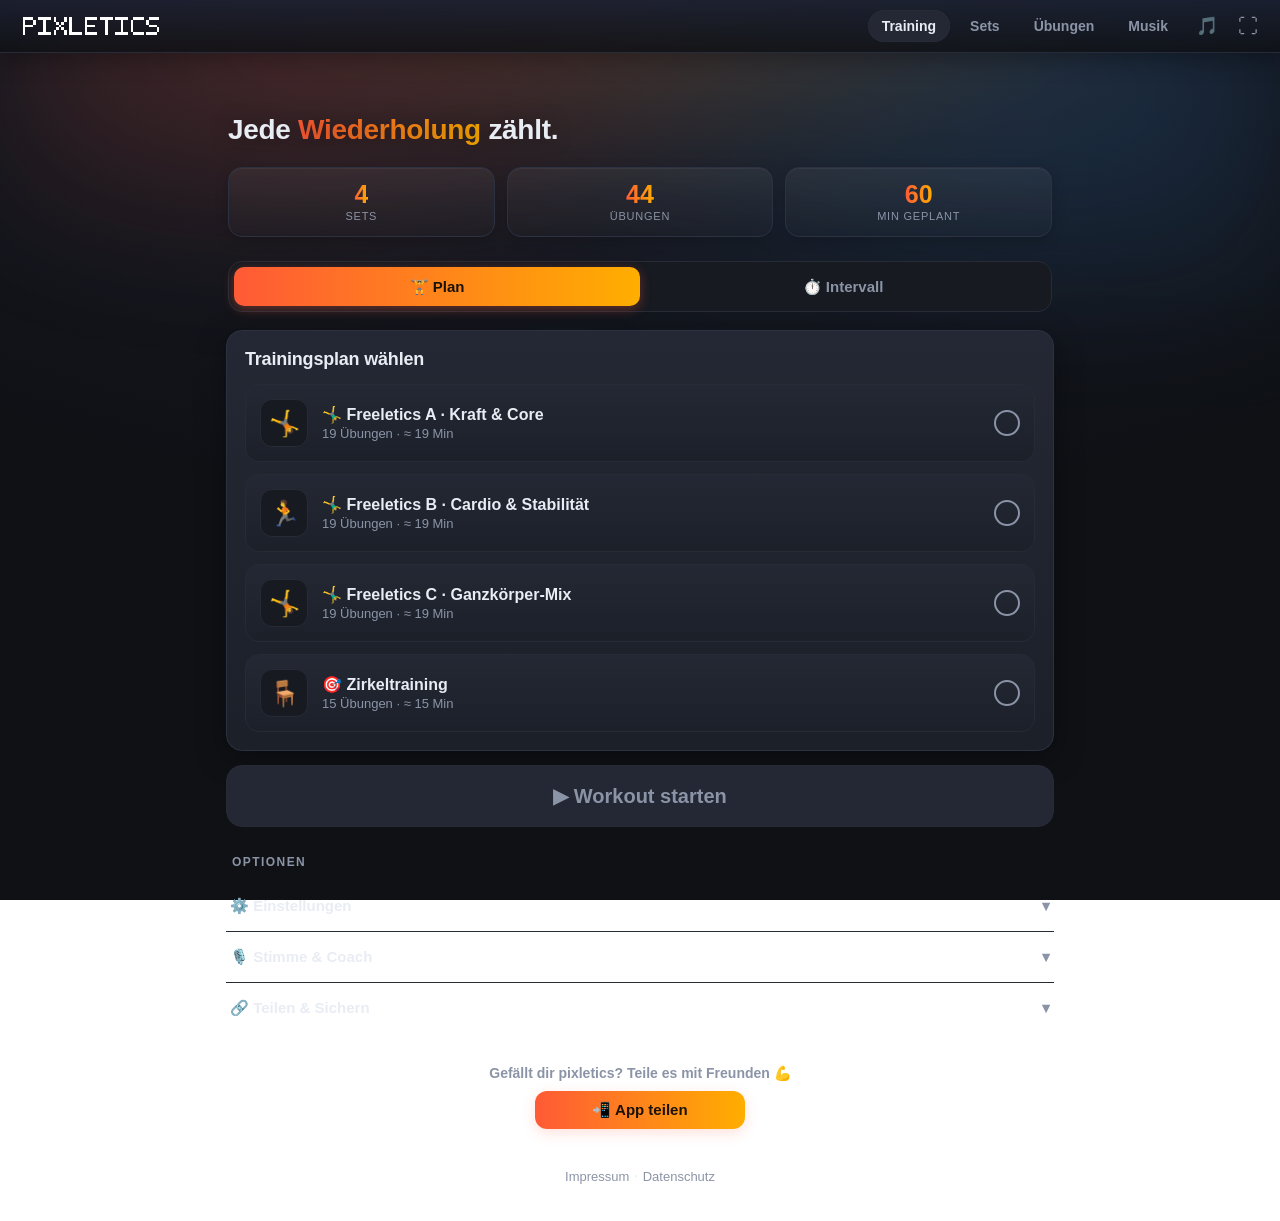
==== index.html @ 0c526937 "Merge main # Conflicts: #	assets/css/style.css #	assets/js/figure.js #	assets/js/main.js #	sw.js" ====
<!DOCTYPE html>
<html lang="de">
<head>
  <meta charset="UTF-8" />
  <meta name="viewport" content="width=device-width, initial-scale=1.0, viewport-fit=cover" />
  <meta name="theme-color" content="#0f1115" />
  <title>pixletics</title>
  <meta name="description" content="pixletics – browser-basierter Intervall-Timer für Bodyweight- und Zirkeltraining mit Coach-Sprachansagen, Radio und Spotify-Steuerung." />
  <link rel="stylesheet" href="assets/css/style.css" />
  <link rel="manifest" href="manifest.webmanifest" />
  <meta name="mobile-web-app-capable" content="yes" />
  <meta name="apple-mobile-web-app-capable" content="yes" />
  <meta name="apple-mobile-web-app-status-bar-style" content="black-translucent" />
  <meta name="apple-mobile-web-app-title" content="pixletics" />
  <link rel="apple-touch-icon" href="assets/icons/apple-touch-icon.png" />
  <script>
    // Installations-Event möglichst früh abfangen (feuert oft vor den Modulen).
    window.addEventListener('beforeinstallprompt', (e) => { e.preventDefault(); window.__bip = e; });
  </script>
  <link rel="icon" href="data:image/svg+xml,<svg xmlns='http://www.w3.org/2000/svg' viewBox='0 0 12 14' shape-rendering='crispEdges'><rect x='5' y='0' width='1' height='1' fill='%23ff5a36'/><rect x='6' y='0' width='1' height='1' fill='%23ff5a36'/><rect x='4' y='1' width='1' height='1' fill='%23ff5a36'/><rect x='5' y='1' width='1' height='1' fill='%23ff5a36'/><rect x='6' y='1' width='1' height='1' fill='%23ff5a36'/><rect x='7' y='1' width='1' height='1' fill='%23ff5a36'/><rect x='4' y='2' width='1' height='1' fill='%23ff5a36'/><rect x='5' y='2' width='1' height='1' fill='%23ff5a36'/><rect x='6' y='2' width='1' height='1' fill='%23ffae00'/><rect x='7' y='2' width='1' height='1' fill='%23ff5a36'/><rect x='3' y='3' width='1' height='1' fill='%23ff5a36'/><rect x='4' y='3' width='1' height='1' fill='%23ff5a36'/><rect x='5' y='3' width='1' height='1' fill='%23ffae00'/><rect x='6' y='3' width='1' height='1' fill='%23ffae00'/><rect x='7' y='3' width='1' height='1' fill='%23ff5a36'/><rect x='8' y='3' width='1' height='1' fill='%23ff5a36'/><rect x='3' y='4' width='1' height='1' fill='%23ff5a36'/><rect x='4' y='4' width='1' height='1' fill='%23ffae00'/><rect x='5' y='4' width='1' height='1' fill='%23ffae00'/><rect x='6' y='4' width='1' height='1' fill='%23ffae00'/><rect x='7' y='4' width='1' height='1' fill='%23ff5a36'/><rect x='2' y='5' width='1' height='1' fill='%23ff5a36'/><rect x='3' y='5' width='1' height='1' fill='%23ff5a36'/><rect x='4' y='5' width='1' height='1' fill='%23ffae00'/><rect x='5' y='5' width='1' height='1' fill='%23ffae00'/><rect x='6' y='5' width='1' height='1' fill='%23ffae00'/><rect x='7' y='5' width='1' height='1' fill='%23ff5a36'/><rect x='8' y='5' width='1' height='1' fill='%23ff5a36'/><rect x='2' y='6' width='1' height='1' fill='%23ff5a36'/><rect x='3' y='6' width='1' height='1' fill='%23ffae00'/><rect x='4' y='6' width='1' height='1' fill='%23ffae00'/><rect x='5' y='6' width='1' height='1' fill='%23ffae00'/><rect x='6' y='6' width='1' height='1' fill='%23ffae00'/><rect x='7' y='6' width='1' height='1' fill='%23ffae00'/><rect x='8' y='6' width='1' height='1' fill='%23ff5a36'/><rect x='1' y='7' width='1' height='1' fill='%23ff5a36'/><rect x='2' y='7' width='1' height='1' fill='%23ff5a36'/><rect x='3' y='7' width='1' height='1' fill='%23ffae00'/><rect x='4' y='7' width='1' height='1' fill='%23ffae00'/><rect x='5' y='7' width='1' height='1' fill='%23ffae00'/><rect x='6' y='7' width='1' height='1' fill='%23ffe06a'/><rect x='7' y='7' width='1' height='1' fill='%23ffae00'/><rect x='8' y='7' width='1' height='1' fill='%23ffae00'/><rect x='9' y='7' width='1' height='1' fill='%23ff5a36'/><rect x='1' y='8' width='1' height='1' fill='%23ff5a36'/><rect x='2' y='8' width='1' height='1' fill='%23ffae00'/><rect x='3' y='8' width='1' height='1' fill='%23ffae00'/><rect x='4' y='8' width='1' height='1' fill='%23ffae00'/><rect x='5' y='8' width='1' height='1' fill='%23ffe06a'/><rect x='6' y='8' width='1' height='1' fill='%23ffe06a'/><rect x='7' y='8' width='1' height='1' fill='%23ffae00'/><rect x='8' y='8' width='1' height='1' fill='%23ffae00'/><rect x='9' y='8' width='1' height='1' fill='%23ff5a36'/><rect x='1' y='9' width='1' height='1' fill='%23ff5a36'/><rect x='2' y='9' width='1' height='1' fill='%23ffae00'/><rect x='3' y='9' width='1' height='1' fill='%23ffae00'/><rect x='4' y='9' width='1' height='1' fill='%23ffae00'/><rect x='5' y='9' width='1' height='1' fill='%23ffe06a'/><rect x='6' y='9' width='1' height='1' fill='%23ffe06a'/><rect x='7' y='9' width='1' height='1' fill='%23ffe06a'/><rect x='8' y='9' width='1' height='1' fill='%23ffae00'/><rect x='9' y='9' width='1' height='1' fill='%23ff5a36'/><rect x='1' y='10' width='1' height='1' fill='%23ff5a36'/><rect x='2' y='10' width='1' height='1' fill='%23ff5a36'/><rect x='3' y='10' width='1' height='1' fill='%23ffae00'/><rect x='4' y='10' width='1' height='1' fill='%23ffae00'/><rect x='5' y='10' width='1' height='1' fill='%23ffae00'/><rect x='6' y='10' width='1' height='1' fill='%23ffe06a'/><rect x='7' y='10' width='1' height='1' fill='%23ffae00'/><rect x='8' y='10' width='1' height='1' fill='%23ffae00'/><rect x='9' y='10' width='1' height='1' fill='%23ff5a36'/><rect x='2' y='11' width='1' height='1' fill='%23ff5a36'/><rect x='3' y='11' width='1' height='1' fill='%23ffae00'/><rect x='4' y='11' width='1' height='1' fill='%23ffae00'/><rect x='5' y='11' width='1' height='1' fill='%23ffae00'/><rect x='6' y='11' width='1' height='1' fill='%23ffae00'/><rect x='7' y='11' width='1' height='1' fill='%23ffae00'/><rect x='8' y='11' width='1' height='1' fill='%23ff5a36'/><rect x='2' y='12' width='1' height='1' fill='%23ff5a36'/><rect x='3' y='12' width='1' height='1' fill='%23ff5a36'/><rect x='4' y='12' width='1' height='1' fill='%23ffae00'/><rect x='5' y='12' width='1' height='1' fill='%23ffae00'/><rect x='6' y='12' width='1' height='1' fill='%23ffae00'/><rect x='7' y='12' width='1' height='1' fill='%23ff5a36'/><rect x='8' y='12' width='1' height='1' fill='%23ff5a36'/><rect x='3' y='13' width='1' height='1' fill='%23ff5a36'/><rect x='4' y='13' width='1' height='1' fill='%23ff5a36'/><rect x='5' y='13' width='1' height='1' fill='%23ff5a36'/><rect x='6' y='13' width='1' height='1' fill='%23ff5a36'/><rect x='7' y='13' width='1' height='1' fill='%23ff5a36'/></svg>" />
</head>
<body>
  <div class="app-aurora" aria-hidden="true"></div>
  <!-- Wiederverwendbare SVG-Defs: Pixel-Wortmarke (Symbol), Farbverlauf & Gooey-Filter -->
  <svg class="svg-defs" width="0" height="0" aria-hidden="true">
    <defs>
      <linearGradient id="pxg" x1="0" y1="0" x2="1" y2="0">
        <stop offset="0" stop-color="#ff5a36"/><stop offset="0.55" stop-color="#ffae00"/><stop offset="1" stop-color="#3aa0ff"/>
      </linearGradient>
      <symbol id="px-word" viewBox="0 0 53 7"><g fill="#ffffff" shape-rendering="crispEdges"><rect x="0" y="0" width="1" height="1"/><rect x="1" y="0" width="1" height="1"/><rect x="2" y="0" width="1" height="1"/><rect x="3" y="0" width="1" height="1"/><rect x="0" y="1" width="1" height="1"/><rect x="4" y="1" width="1" height="1"/><rect x="0" y="2" width="1" height="1"/><rect x="4" y="2" width="1" height="1"/><rect x="0" y="3" width="1" height="1"/><rect x="1" y="3" width="1" height="1"/><rect x="2" y="3" width="1" height="1"/><rect x="3" y="3" width="1" height="1"/><rect x="0" y="4" width="1" height="1"/><rect x="0" y="5" width="1" height="1"/><rect x="0" y="6" width="1" height="1"/><rect x="6" y="0" width="1" height="1"/><rect x="7" y="0" width="1" height="1"/><rect x="8" y="0" width="1" height="1"/><rect x="9" y="0" width="1" height="1"/><rect x="10" y="0" width="1" height="1"/><rect x="8" y="1" width="1" height="1"/><rect x="8" y="2" width="1" height="1"/><rect x="8" y="3" width="1" height="1"/><rect x="8" y="4" width="1" height="1"/><rect x="8" y="5" width="1" height="1"/><rect x="6" y="6" width="1" height="1"/><rect x="7" y="6" width="1" height="1"/><rect x="8" y="6" width="1" height="1"/><rect x="9" y="6" width="1" height="1"/><rect x="10" y="6" width="1" height="1"/><rect x="12" y="0" width="1" height="1"/><rect x="16" y="0" width="1" height="1"/><rect x="12" y="1" width="1" height="1"/><rect x="16" y="1" width="1" height="1"/><rect x="13" y="2" width="1" height="1"/><rect x="15" y="2" width="1" height="1"/><rect x="14" y="3" width="1" height="1"/><rect x="13" y="4" width="1" height="1"/><rect x="15" y="4" width="1" height="1"/><rect x="12" y="5" width="1" height="1"/><rect x="16" y="5" width="1" height="1"/><rect x="12" y="6" width="1" height="1"/><rect x="16" y="6" width="1" height="1"/><rect x="18" y="0" width="1" height="1"/><rect x="18" y="1" width="1" height="1"/><rect x="18" y="2" width="1" height="1"/><rect x="18" y="3" width="1" height="1"/><rect x="18" y="4" width="1" height="1"/><rect x="18" y="5" width="1" height="1"/><rect x="18" y="6" width="1" height="1"/><rect x="19" y="6" width="1" height="1"/><rect x="20" y="6" width="1" height="1"/><rect x="21" y="6" width="1" height="1"/><rect x="22" y="6" width="1" height="1"/><rect x="24" y="0" width="1" height="1"/><rect x="25" y="0" width="1" height="1"/><rect x="26" y="0" width="1" height="1"/><rect x="27" y="0" width="1" height="1"/><rect x="28" y="0" width="1" height="1"/><rect x="24" y="1" width="1" height="1"/><rect x="24" y="2" width="1" height="1"/><rect x="24" y="3" width="1" height="1"/><rect x="25" y="3" width="1" height="1"/><rect x="26" y="3" width="1" height="1"/><rect x="27" y="3" width="1" height="1"/><rect x="24" y="4" width="1" height="1"/><rect x="24" y="5" width="1" height="1"/><rect x="24" y="6" width="1" height="1"/><rect x="25" y="6" width="1" height="1"/><rect x="26" y="6" width="1" height="1"/><rect x="27" y="6" width="1" height="1"/><rect x="28" y="6" width="1" height="1"/><rect x="30" y="0" width="1" height="1"/><rect x="31" y="0" width="1" height="1"/><rect x="32" y="0" width="1" height="1"/><rect x="33" y="0" width="1" height="1"/><rect x="34" y="0" width="1" height="1"/><rect x="32" y="1" width="1" height="1"/><rect x="32" y="2" width="1" height="1"/><rect x="32" y="3" width="1" height="1"/><rect x="32" y="4" width="1" height="1"/><rect x="32" y="5" width="1" height="1"/><rect x="32" y="6" width="1" height="1"/><rect x="36" y="0" width="1" height="1"/><rect x="37" y="0" width="1" height="1"/><rect x="38" y="0" width="1" height="1"/><rect x="39" y="0" width="1" height="1"/><rect x="40" y="0" width="1" height="1"/><rect x="38" y="1" width="1" height="1"/><rect x="38" y="2" width="1" height="1"/><rect x="38" y="3" width="1" height="1"/><rect x="38" y="4" width="1" height="1"/><rect x="38" y="5" width="1" height="1"/><rect x="36" y="6" width="1" height="1"/><rect x="37" y="6" width="1" height="1"/><rect x="38" y="6" width="1" height="1"/><rect x="39" y="6" width="1" height="1"/><rect x="40" y="6" width="1" height="1"/><rect x="43" y="0" width="1" height="1"/><rect x="44" y="0" width="1" height="1"/><rect x="45" y="0" width="1" height="1"/><rect x="46" y="0" width="1" height="1"/><rect x="42" y="1" width="1" height="1"/><rect x="42" y="2" width="1" height="1"/><rect x="42" y="3" width="1" height="1"/><rect x="42" y="4" width="1" height="1"/><rect x="42" y="5" width="1" height="1"/><rect x="43" y="6" width="1" height="1"/><rect x="44" y="6" width="1" height="1"/><rect x="45" y="6" width="1" height="1"/><rect x="46" y="6" width="1" height="1"/><rect x="49" y="0" width="1" height="1"/><rect x="50" y="0" width="1" height="1"/><rect x="51" y="0" width="1" height="1"/><rect x="52" y="0" width="1" height="1"/><rect x="48" y="1" width="1" height="1"/><rect x="48" y="2" width="1" height="1"/><rect x="49" y="3" width="1" height="1"/><rect x="50" y="3" width="1" height="1"/><rect x="51" y="3" width="1" height="1"/><rect x="52" y="4" width="1" height="1"/><rect x="52" y="5" width="1" height="1"/><rect x="48" y="6" width="1" height="1"/><rect x="49" y="6" width="1" height="1"/><rect x="50" y="6" width="1" height="1"/><rect x="51" y="6" width="1" height="1"/></g></symbol>
      <symbol id="wo-word" viewBox="0 0 41 7"><g fill="#ffffff" shape-rendering="crispEdges"><rect x="0" y="0" width="1" height="1"/><rect x="4" y="0" width="1" height="1"/><rect x="0" y="1" width="1" height="1"/><rect x="4" y="1" width="1" height="1"/><rect x="0" y="2" width="1" height="1"/><rect x="4" y="2" width="1" height="1"/><rect x="0" y="3" width="1" height="1"/><rect x="2" y="3" width="1" height="1"/><rect x="4" y="3" width="1" height="1"/><rect x="0" y="4" width="1" height="1"/><rect x="2" y="4" width="1" height="1"/><rect x="4" y="4" width="1" height="1"/><rect x="0" y="5" width="1" height="1"/><rect x="1" y="5" width="1" height="1"/><rect x="3" y="5" width="1" height="1"/><rect x="4" y="5" width="1" height="1"/><rect x="0" y="6" width="1" height="1"/><rect x="4" y="6" width="1" height="1"/><rect x="7" y="0" width="1" height="1"/><rect x="8" y="0" width="1" height="1"/><rect x="9" y="0" width="1" height="1"/><rect x="6" y="1" width="1" height="1"/><rect x="10" y="1" width="1" height="1"/><rect x="6" y="2" width="1" height="1"/><rect x="10" y="2" width="1" height="1"/><rect x="6" y="3" width="1" height="1"/><rect x="10" y="3" width="1" height="1"/><rect x="6" y="4" width="1" height="1"/><rect x="10" y="4" width="1" height="1"/><rect x="6" y="5" width="1" height="1"/><rect x="10" y="5" width="1" height="1"/><rect x="7" y="6" width="1" height="1"/><rect x="8" y="6" width="1" height="1"/><rect x="9" y="6" width="1" height="1"/><rect x="12" y="0" width="1" height="1"/><rect x="13" y="0" width="1" height="1"/><rect x="14" y="0" width="1" height="1"/><rect x="15" y="0" width="1" height="1"/><rect x="12" y="1" width="1" height="1"/><rect x="16" y="1" width="1" height="1"/><rect x="12" y="2" width="1" height="1"/><rect x="16" y="2" width="1" height="1"/><rect x="12" y="3" width="1" height="1"/><rect x="13" y="3" width="1" height="1"/><rect x="14" y="3" width="1" height="1"/><rect x="15" y="3" width="1" height="1"/><rect x="12" y="4" width="1" height="1"/><rect x="14" y="4" width="1" height="1"/><rect x="12" y="5" width="1" height="1"/><rect x="15" y="5" width="1" height="1"/><rect x="12" y="6" width="1" height="1"/><rect x="16" y="6" width="1" height="1"/><rect x="18" y="0" width="1" height="1"/><rect x="22" y="0" width="1" height="1"/><rect x="18" y="1" width="1" height="1"/><rect x="21" y="1" width="1" height="1"/><rect x="18" y="2" width="1" height="1"/><rect x="20" y="2" width="1" height="1"/><rect x="18" y="3" width="1" height="1"/><rect x="19" y="3" width="1" height="1"/><rect x="18" y="4" width="1" height="1"/><rect x="20" y="4" width="1" height="1"/><rect x="18" y="5" width="1" height="1"/><rect x="21" y="5" width="1" height="1"/><rect x="18" y="6" width="1" height="1"/><rect x="22" y="6" width="1" height="1"/><rect x="25" y="0" width="1" height="1"/><rect x="26" y="0" width="1" height="1"/><rect x="27" y="0" width="1" height="1"/><rect x="24" y="1" width="1" height="1"/><rect x="28" y="1" width="1" height="1"/><rect x="24" y="2" width="1" height="1"/><rect x="28" y="2" width="1" height="1"/><rect x="24" y="3" width="1" height="1"/><rect x="28" y="3" width="1" height="1"/><rect x="24" y="4" width="1" height="1"/><rect x="28" y="4" width="1" height="1"/><rect x="24" y="5" width="1" height="1"/><rect x="28" y="5" width="1" height="1"/><rect x="25" y="6" width="1" height="1"/><rect x="26" y="6" width="1" height="1"/><rect x="27" y="6" width="1" height="1"/><rect x="30" y="0" width="1" height="1"/><rect x="34" y="0" width="1" height="1"/><rect x="30" y="1" width="1" height="1"/><rect x="34" y="1" width="1" height="1"/><rect x="30" y="2" width="1" height="1"/><rect x="34" y="2" width="1" height="1"/><rect x="30" y="3" width="1" height="1"/><rect x="34" y="3" width="1" height="1"/><rect x="30" y="4" width="1" height="1"/><rect x="34" y="4" width="1" height="1"/><rect x="30" y="5" width="1" height="1"/><rect x="34" y="5" width="1" height="1"/><rect x="31" y="6" width="1" height="1"/><rect x="32" y="6" width="1" height="1"/><rect x="33" y="6" width="1" height="1"/><rect x="36" y="0" width="1" height="1"/><rect x="37" y="0" width="1" height="1"/><rect x="38" y="0" width="1" height="1"/><rect x="39" y="0" width="1" height="1"/><rect x="40" y="0" width="1" height="1"/><rect x="38" y="1" width="1" height="1"/><rect x="38" y="2" width="1" height="1"/><rect x="38" y="3" width="1" height="1"/><rect x="38" y="4" width="1" height="1"/><rect x="38" y="5" width="1" height="1"/><rect x="38" y="6" width="1" height="1"/></g></symbol>
      <filter id="goo-head" color-interpolation-filters="sRGB">
        <feTurbulence type="fractalNoise" baseFrequency="0.03" numOctaves="2" seed="11" result="t-head">
          <animate attributeName="baseFrequency" dur="7s" values="0.024;0.05;0.024" repeatCount="indefinite"/>
        </feTurbulence>
        <feDisplacementMap in="SourceGraphic" in2="t-head" scale="1.1" xChannelSelector="R" yChannelSelector="G" result="d-head"/>
        <feGaussianBlur in="d-head" stdDeviation="0" result="b-head"/>
        <feColorMatrix in="b-head" type="matrix" values="1 0 0 0 0  0 1 0 0 0  0 0 1 0 0  0 0 0 12 -4"/>
      </filter>
      <filter id="goo-slogan" color-interpolation-filters="sRGB">
        <feTurbulence type="fractalNoise" baseFrequency="0.018" numOctaves="2" seed="7" result="t-slo">
          <animate attributeName="baseFrequency" dur="9s" values="0.014;0.03;0.014" repeatCount="indefinite"/>
        </feTurbulence>
        <feDisplacementMap in="SourceGraphic" in2="t-slo" scale="0" xChannelSelector="R" yChannelSelector="G" result="d-slo"/>
        <feGaussianBlur in="d-slo" stdDeviation="0" result="b-slo"/>
        <feColorMatrix in="b-slo" type="matrix" values="1 0 0 0 0  0 1 0 0 0  0 0 1 0 0  0 0 0 18 -7"/>
      </filter>
    </defs>
  </svg>

  <header class="topbar">
    <div class="brand">
      <div class="brand-morph" id="brand-morph" role="img" aria-label="pixletics – workout">
        <div class="morph-layer" id="brand-a">
          <svg class="brand-name" viewBox="0 0 53 7" preserveAspectRatio="xMidYMid meet" aria-hidden="true"><use href="#px-word" width="53" height="7"/></svg>
        </div>
        <div class="morph-layer" id="brand-b">
          <svg class="brand-name brand-wt" viewBox="0 0 41 7" preserveAspectRatio="xMidYMid meet" aria-hidden="true"><use href="#wo-word" width="41" height="7"/></svg>
        </div>
      </div>
    </div>
    <div class="topbar-right">
      <nav class="tabs" id="tabs">
        <button class="tab active" data-view="train">Training</button>
        <button class="tab" data-view="sets">Sets</button>
        <button class="tab" data-view="exercises">Übungen</button>
        <button class="tab" data-view="musik">Musik</button>
      </nav>
      <button class="icon-btn music-btn" id="btn-music" title="Musik: Sender wählen / Spotify" aria-label="Musik wählen">🎵</button>
      <button class="icon-btn fs-btn" id="btn-fullscreen" title="Vollbild umschalten" aria-label="Vollbild umschalten">⛶</button>
      <button class="icon-btn nav-toggle" id="btn-nav" aria-label="Menü" aria-expanded="false" aria-controls="tabs">☰</button>
    </div>
  </header>

  <main>
    <!-- ============ TRAINING ============ -->
    <section class="view active" id="view-train">

      <header class="train-hero">
        <h1 class="hero-title" id="hero-slogan">
          <span class="slogan-layer" id="slogan-a"><span class="hero-line">Bereit für <span class="hero-accent">Action</span>? 🔥</span></span>
          <span class="slogan-layer" id="slogan-b" aria-hidden="true"></span>
        </h1>
        <div class="hero-stats">
          <span class="hero-stat"><b id="hero-sets">0</b><span>Sets</span></span>
          <span class="hero-stat"><b id="hero-ex">0</b><span>Übungen</span></span>
          <span class="hero-stat"><b id="hero-min">0</b><span>Min geplant</span></span>
        </div>
        <button type="button" class="hero-resume" id="hero-resume" hidden>⏯︎ Workout pausiert – hier tippen, um unten fortzusetzen</button>
      </header>

      <div class="mode-switch" id="mode-switch" data-active="plan" role="tablist">
        <span class="mode-thumb" aria-hidden="true"></span>
        <button type="button" class="mode-btn on" data-mode="plan" role="tab" aria-selected="true">🏋️ Plan</button>
        <button type="button" class="mode-btn" data-mode="interval" role="tab" aria-selected="false">⏱️ Intervall</button>
      </div>

      <div id="mode-plan">
        <div class="card">
          <h2>Trainingsplan wählen</h2>
          <div id="set-picker" class="set-picker"></div>
        </div>

        <div class="start-cta">
          <button class="btn btn-primary btn-big" id="btn-resume" hidden>⏯︎ Workout fortsetzen</button>
          <button class="btn btn-primary btn-big" id="btn-start" disabled>
            <span class="cta-label">▶︎ Workout starten</span>
            <span class="cta-summary" id="plan-summary" hidden></span>
          </button>
        </div>
      </div>

      <div id="mode-interval" hidden>
        <div class="card">
          <h2>⏱️ Intervall-Timer</h2>
          <p class="muted">Reiner Timer ohne Übungen – ideal für Tabata, EMOM, AMRAP oder freie Intervalle.</p>
          <div class="preset-chips" id="preset-chips">
            <button class="chip" type="button" data-preset="tabata">Tabata</button>
            <button class="chip" type="button" data-preset="emom">EMOM</button>
            <button class="chip" type="button" data-preset="amrap">AMRAP</button>
            <button class="chip" type="button" data-preset="free">Frei</button>
          </div>
          <p class="muted small" id="preset-desc"></p>
          <div class="settings-grid interval-grid">
            <label id="iv-work-wrap">Belastung (Sek.)<input type="number" id="iv-work" min="5" max="600" step="5" /></label>
            <label id="iv-rest-wrap">Pause (Sek.)<input type="number" id="iv-rest" min="0" max="180" step="5" /></label>
            <label id="iv-rounds-wrap"><span id="iv-rounds-label">Runden</span><input type="number" id="iv-rounds" min="1" max="60" step="1" /></label>
          </div>
          <button class="btn btn-primary btn-big" id="btn-interval-start">▶︎ Intervall starten</button>
        </div>
      </div>

      <h3 class="section-head">Optionen</h3>

      <div class="card menu" id="settings-menu">
        <details class="collapsible" id="settings-card">
          <summary><span>⚙️ Einstellungen</span></summary>
          <div class="settings-grid">
            <label>Übung (Sek.)<input type="number" id="cfg-work" min="5" max="300" step="5" /></label>
            <label>Pause (Sek.)<input type="number" id="cfg-pause" min="5" max="180" step="5" /></label>
            <label>Gesamtdauer (Min.)<input type="number" id="cfg-total" min="1" max="120" step="1" /></label>
          </div>
          <p class="muted small">Die Pause enthält die Vorbereitung: Gleich zu Beginn der Pause wird die nächste Übung angesagt.</p>
          <div class="toggles">
            <label class="switch"><input type="checkbox" id="cfg-voice" /> <span>Sprachansagen</span></label>
            <label class="switch"><input type="checkbox" id="cfg-beeps" /> <span>Signaltöne</span></label>
            <label class="switch"><input type="checkbox" id="cfg-duck" /> <span>Musik bei Ansage leiser</span></label>
          </div>
        </details>
      </div>

      <div class="card menu">
        <details class="collapsible voice-card" id="voice-card">
          <summary><span>🎙️ Stimme &amp; Coach</span></summary>
          <p class="muted">Wähle einen Coach-Charakter mit eigenem Tonfall und Sprüchen – je ein Spruch pro Pause und pro Übung. Feinjustiere Stimmlage und Tempo. (Nutzt die Stimmen deines Geräts.)</p>
          <div id="persona-list" class="persona-list"></div>
          <div class="voice-grid">
            <label class="voice-full">Ansagen
              <select id="cfg-verbosity">
                <option value="full">Voll – Sprüche + Übungsnamen</option>
                <option value="phrases">Sprüche, ohne Übungsnamen</option>
                <option value="concise">Knapp – nur das Wichtigste</option>
                <option value="minimal">Minimal – nur Countdown</option>
              </select>
            </label>
            <label>Dein Name (optional)<input id="cfg-coachname" type="text" maxlength="20" placeholder="z. B. Alex" /></label>
            <label>Gerätestimme<select id="cfg-voiceuri"></select></label>
          </div>
          <div class="toggles">
            <label class="switch"><input type="checkbox" id="cfg-comments" /> <span>Motivationssprüche &amp; Kommentare</span></label>
          </div>
          <p class="muted small">Aus = nur die wichtigen Ansagen (Übungsname, „Als Nächstes“, Countdown), ohne Sprüche.</p>
          <p class="muted small">⭐ = besonders natürliche Stimme. Tipp: Android nutzt „Google Deutsch"; am iPhone unter <em>Einstellungen → Bedienungshilfen → Gesprochene Inhalte → Stimmen</em> eine deutsche <em>Premium</em>-/<em>Enhanced</em>-Stimme laden – die App wählt sie dann automatisch.</p>
          <div class="slider-row">
            <label>
              <span class="slider-head">🔊 Lautstärke <span class="slider-val" id="val-voicevol"></span></span>
              <input type="range" id="cfg-voicevol" min="0" max="100" step="5" />
            </label>
            <label>
              <span class="slider-head">Stimmlage <span class="slider-val" id="val-pitch"></span></span>
              <input type="range" id="cfg-pitch" min="0.8" max="1.2" step="0.05" />
            </label>
            <label>
              <span class="slider-head">Tempo <span class="slider-val" id="val-rate"></span></span>
              <input type="range" id="cfg-rate" min="0.85" max="1.25" step="0.05" />
            </label>
          </div>
          <button class="btn" id="btn-voice-test">▶︎ Stimme testen</button>
        </details>
      </div>

      <div class="card menu">
        <details class="collapsible" id="share-card">
          <summary><span>🔗 Teilen &amp; Sichern</span></summary>
          <p class="muted">Übungen, Sets, Radiosender &amp; Einstellungen als Link teilen oder als Datei sichern – ganz ohne Server.</p>
          <div class="share-actions">
            <button class="btn btn-primary" id="btn-share-link">🔗 Teilen-Link erstellen</button>
            <button class="btn" id="btn-export">⬇︎ Export</button>
            <label class="btn" for="import-file">⬆︎ Import</label>
            <input id="import-file" type="file" accept="application/json,.json" hidden />
          </div>
          <textarea id="share-output" class="share-output" rows="3" readonly hidden></textarea>
        </details>
      </div>
    </section>

    <!-- ============ SETS ============ -->
    <section class="view" id="view-sets">
      <div class="card">
        <div class="row-between">
          <h2>Deine Übungssets</h2>
          <div class="set-head-btns">
            <button class="btn btn-accent" id="btn-auto-set">✨ Auto-Set</button>
            <button class="btn" id="btn-new-set">+ Neues Set</button>
          </div>
        </div>
        <p class="muted">Tippe auf ein Set zum Bearbeiten. Hake die gewünschten Übungen an und ziehe sie per Drag &amp; Drop in die richtige Reihenfolge.</p>
        <div id="sets-list" class="sets-list"></div>
      </div>
    </section>

    <!-- ============ ÜBUNGEN ============ -->
    <section class="view" id="view-exercises">
      <div class="card">
        <div class="row-between">
          <h2>Übungen</h2>
          <button class="btn" id="btn-new-ex">+ Neue Übung</button>
        </div>
        <p class="muted">Tippe auf eine Übung, um Name, Beschreibung, Emoji und Wiederholungen zu bearbeiten. Beidseitige Übungen (z. B. je Bein/Arm) stehen standardmäßig auf 4 Wiederholungen, sonst 3.</p>
        <div id="exercises-filter" class="radio-filter"></div>
        <div id="exercises-list" class="sets-list"></div>
      </div>
    </section>

    <!-- ============ MUSIK (Radio + Spotify) ============ -->
    <section class="view" id="view-musik">
      <div class="card">
        <div class="row-between">
          <h2>📻 Radio</h2>
          <button class="btn" id="btn-new-station">+ Sender</button>
        </div>
        <p class="muted">Internet-Radio – kein Login, kein Key, kein Premium nötig. Tippe einen Sender zum Abspielen. Eigene Sender (HTTPS-Stream-URL) kannst du hinzufügen.</p>
        <div class="sp-now" id="radio-now"></div>
        <div id="radio-filter" class="radio-filter"></div>
        <div id="radio-list" class="radio-list"></div>
      </div>

      <div class="card">
        <h2>Spotify steuern</h2>
        <p class="muted">Optional. Verbinde einfach deinen <strong>eigenen Spotify-Account</strong> – läuft im Browser mit, steuerbar von hier und wird bei Ansagen automatisch leiser. Benötigt <strong>Spotify Premium</strong>. Kein Key nötig.</p>
        <div id="spotify-panel"></div>
        <details class="help">
          <summary>So funktioniert’s</summary>
          <ul>
            <li>Tippe <strong>„Mit Spotify verbinden“</strong> und melde dich mit deinem Account an.</li>
            <li>Starte in der Spotify-App einen Song und wähle als Wiedergabegerät <strong>„pixletics“</strong>.</li>
            <li>Hinweis: In der Test-Phase der App können sich nur vom Betreiber freigeschaltete Accounts anmelden (max. 25).</li>
          </ul>
        </details>
      </div>
    </section>

    <div class="app-share">
      <span class="app-share-text">Gefällt dir pixletics? Teile es mit Freunden 💪</span>
      <button class="btn btn-primary" id="btn-share-app">📲 App teilen</button>
    </div>

    <footer class="app-footer">
      <a href="impressum.html">Impressum</a>
      <span aria-hidden="true">·</span>
      <a href="privacy.html">Datenschutz</a>
    </footer>
  </main>

  <!-- ============ RUNNER (Vollbild) ============ -->
  <div class="runner" id="runner" hidden>
    <div class="runner-bg" id="runner-bg"><div class="runner-aurora" aria-hidden="true"></div></div>
    <div class="runner-top">
      <div class="runner-meta">
        <span id="runner-round"></span>
        <span id="runner-session"></span>
      </div>
      <div class="runner-top-btns">
        <button class="icon-btn" id="btn-fs-runner" title="Vollbild umschalten" aria-label="Vollbild umschalten">⛶</button>
        <button class="icon-btn" id="btn-close-runner" title="Beenden">✕</button>
      </div>
    </div>

    <div class="runner-center">
      <div class="phase-label" id="phase-label">Bereit</div>
      <div class="exercise-name" id="exercise-name"></div>
      <div class="exercise-cue" id="exercise-cue"></div>
      <button class="howto-pill" id="btn-runner-howto" hidden>ℹ️ So geht's – Anleitung</button>
      <div class="timer-ring" id="timer-ring">
        <div class="big-timer" id="big-timer">00</div>
        <div class="exercise-figure" id="exercise-figure" hidden><svg id="exercise-figure-svg" aria-hidden="true"></svg></div>
      </div>
      <div class="phase-icon" id="phase-icon"></div>
      <div class="exercise-figure" id="exercise-figure" hidden><svg id="exercise-figure-svg" aria-hidden="true"></svg></div>
      <div class="next-up" id="next-up"></div>
      <button class="btn btn-primary btn-big runner-start" id="btn-runner-start" hidden>▶︎ Start</button>
    </div>

    <div class="runner-progress"><div id="runner-progress-bar"></div></div>

    <!-- Workout-Steuerung -->
    <div class="runner-section" id="runner-workout-sec">
      <span class="runner-section-label">Workout</span>
      <div class="runner-controls">
        <button class="ctrl ctrl-skip" id="btn-prev" title="Eine Übung zurück">⏮︎ Übung</button>
        <button class="ctrl" id="btn-pause" title="Workout pausieren">⏸</button>
        <button class="ctrl ctrl-skip" id="btn-skip" title="Übung überspringen">⏭︎ Übung</button>
      </div>
    </div>

    <!-- Schnellzugriff: Coach & Musik -->
    <div class="runner-section runner-access">
      <button class="access-btn" id="btn-runner-coach" title="Coach-Einstellungen">
        <span class="ab-ic">🎙️</span><span class="ab-tx">Coach</span>
      </button>
      <button class="access-btn" id="btn-runner-music" title="Musik wählen – Sender oder Spotify">
        <span class="ab-ic">🎵</span><span class="ab-tx">Musik</span>
      </button>
    </div>
    <div class="runner-nowline" id="runner-nowplaying"><span class="muted small">Tippen, um Sender/Spotify zu wählen</span></div>
  </div>

  <!-- ============ SET-EDITOR (Modal) ============ -->
  <div class="modal" id="set-editor" hidden>
    <div class="modal-card">
      <div class="row-between">
        <input class="set-name-input" id="editor-name" placeholder="Set-Name" />
        <button class="icon-btn" id="btn-close-editor">✕</button>
      </div>
      <textarea class="set-desc-input" id="editor-desc" rows="2" placeholder="Beschreibung (optional) – wofür ist dieses Set, wie wirkt es?"></textarea>
      <p class="muted small">Angehakte Übungen sind im Set. Ziehe am ⠿ Griff, um die Reihenfolge zu ändern.</p>
      <div class="editor-cols">
        <div>
          <h3>Im Set <span class="count" id="chosen-count"></span></h3>
          <ul class="sortable" id="chosen-list"></ul>
        </div>
        <div>
          <h3>Übungsbibliothek</h3>
          <ul class="library" id="library-list"></ul>
        </div>
      </div>
      <div class="row-between editor-actions">
        <button class="btn btn-danger" id="btn-delete-set">Set löschen</button>
        <div class="set-head-btns">
          <button class="btn" id="btn-regenerate-set" hidden>🎲 Neu würfeln</button>
          <button class="btn btn-primary" id="btn-save-set">Fertig</button>
        </div>
      </div>
    </div>
  </div>

  <!-- ============ AUTO-SET-ASSISTENT (Modal) ============ -->
  <div class="modal" id="set-wizard" hidden>
    <div class="modal-card wizard-card">
      <div class="row-between">
        <h2 style="margin:0">✨ Set automatisch erstellen</h2>
        <button class="icon-btn" id="btn-close-wizard">✕</button>
      </div>
      <p class="muted small">Beantworte ein paar Fragen – pixletics stellt dir ein passendes, abwechslungsreiches Set zusammen.</p>

      <div class="wiz-field">
        <label class="wiz-label">Intensität</label>
        <div class="seg" id="wiz-intensity">
          <button type="button" data-v="locker">Locker</button>
          <button type="button" data-v="mittel" class="on">Mittel</button>
          <button type="button" data-v="intensiv">Intensiv</button>
        </div>
      </div>

      <div class="wiz-field">
        <label class="wiz-label">Schwerpunkt</label>
        <div class="seg" id="wiz-goal">
          <button type="button" data-v="kraft">Kraft</button>
          <button type="button" data-v="mix" class="on">Mix</button>
          <button type="button" data-v="ausdauer">Ausdauer</button>
        </div>
      </div>

      <div class="wiz-field">
        <label class="wiz-label">Körperfokus <span class="muted small">(Mehrfachauswahl)</span></label>
        <div class="chips" id="wiz-focus">
          <button type="button" data-v="ganzkoerper" class="on">Ganzkörper</button>
          <button type="button" data-v="oberkoerper">Oberkörper</button>
          <button type="button" data-v="unterkoerper">Unterkörper</button>
          <button type="button" data-v="core">Bauch &amp; Core</button>
          <button type="button" data-v="cardio">Cardio</button>
        </div>
      </div>

      <div class="wiz-field">
        <label class="wiz-label" for="wiz-duration">Gewünschte Dauer: <strong id="wiz-duration-val">20</strong> Min.</label>
        <input type="range" id="wiz-duration" min="8" max="60" step="2" value="20" />
      </div>

      <div class="row-between editor-actions">
        <span class="muted small" id="wiz-hint"></span>
        <button class="btn btn-primary" id="btn-generate-set">Set erstellen</button>
      </div>
    </div>
  </div>

  <!-- ============ ÜBUNGS-EDITOR (Modal) ============ -->
  <div class="modal" id="exercise-editor" hidden>
    <div class="modal-card">
      <div class="row-between">
        <h3 id="ex-editor-title">Übung bearbeiten</h3>
        <button class="icon-btn" id="btn-close-ex-editor">✕</button>
      </div>
      <div class="ex-form">
        <label class="ex-form-emoji">Emoji<input id="ex-emoji" maxlength="4" placeholder="🏋️" /></label>
        <label class="ex-form-name">Name<input id="ex-name" placeholder="z. B. Kniebeugen" /></label>
        <label>Bereich<input id="ex-area" list="ex-area-options" placeholder="wählen oder eintippen" /></label>
        <datalist id="ex-area-options"></datalist>
        <label>Wiederholungen<input type="number" id="ex-reps" min="1" max="6" step="1" /></label>
        <label class="ex-form-cue">Beschreibung<input id="ex-cue" placeholder="kurzer Bewegungshinweis" /></label>
      </div>
      <div class="ex-howto-section">
        <div class="ex-howto ex-howto-view" id="ex-howto-view"></div>
        <button type="button" class="btn btn-small" id="btn-edit-howto">✏️ Anleitung bearbeiten</button>
        <div class="ex-howto-edit" id="ex-howto-edit" hidden>
          <label class="ex-howto-field">So führst du sie aus <span class="muted small">– Durchführung, eine Anweisung pro Zeile</span>
            <textarea id="ex-steps" rows="4" placeholder="Eine Anweisung pro Zeile, z. B.&#10;Schulterbreiter Stand, Fußspitzen leicht nach außen.&#10;Hüfte zurückschieben und in die Knie gehen …"></textarea>
          </label>
          <label class="ex-howto-field">⚠️ Worauf besonders achten <span class="muted small">– ein Punkt pro Zeile</span>
            <textarea id="ex-tips" rows="4" placeholder="Ein Hinweis pro Zeile, z. B.&#10;Knie folgen der Richtung der Fußspitzen.&#10;Fersen bleiben am Boden."></textarea>
          </label>
        </div>
      </div>
      <div class="row-between editor-actions">
        <button class="btn btn-danger" id="btn-delete-ex">Löschen</button>
        <button class="btn btn-primary" id="btn-save-ex">Speichern</button>
      </div>
    </div>
  </div>

  <!-- ============ ÜBUNGSANLEITUNG (Modal) ============ -->
  <div class="modal" id="howto-modal" hidden>
    <div class="modal-card howto-modal-card">
      <div class="row-between">
        <h3 id="howto-title" style="margin:0"></h3>
        <button class="icon-btn" id="btn-close-howto">✕</button>
      </div>
      <div class="ex-howto" id="howto-body"></div>
    </div>
  </div>

  <!-- ============ SENDER-EDITOR (Modal) ============ -->
  <div class="modal" id="station-editor" hidden>
    <div class="modal-card">
      <div class="row-between">
        <h3 id="station-editor-title">Sender</h3>
        <button class="icon-btn" id="btn-close-station-editor">✕</button>
      </div>
      <div class="ex-form">
        <label class="ex-form-name">Name<input id="station-name" placeholder="z. B. ROCK ANTENNE" /></label>
        <label>Genre<input id="station-genre" list="station-genre-options" placeholder="wählen oder eintippen" /></label>
        <datalist id="station-genre-options"></datalist>
        <label>Musikrichtung (Filter)<select id="station-cat"></select></label>
        <label class="ex-form-cue">Stream-URL (HTTPS)<input id="station-url" placeholder="https://…/stream.mp3" /></label>
      </div>
      <p class="muted small">Tipp: Es muss ein direkter HTTPS-Stream (MP3/AAC) sein – keine Webseite und kein HLS/.m3u8.</p>
      <div class="row-between editor-actions">
        <button class="btn btn-danger" id="btn-delete-station">Löschen</button>
        <button class="btn btn-primary" id="btn-save-station">Speichern</button>
      </div>
    </div>
  </div>

  <!-- ============ MUSIK-SCHNELLWAHL (Modal) ============ -->
  <div class="modal music-modal" id="music-modal" hidden>
    <div class="modal-card music-modal-card">
      <div class="row-between">
        <h3>🎵 Musik</h3>
        <button class="icon-btn" id="btn-close-music" title="Schließen">✕</button>
      </div>
      <label class="mm-vol">
        <span class="slider-head">🔊 Musik-Lautstärke <span class="slider-val" id="val-musicvol"></span></span>
        <input type="range" id="cfg-musicvol" min="0" max="100" step="5" />
      </label>
      <p class="muted small">Sender antippen zum Abspielen.</p>
      <div id="mm-filter" class="radio-filter"></div>
      <div id="mm-radio" class="mm-radio"></div>
      <div id="mm-spotify" class="mm-spotify"></div>
      <div class="rm-row">
        <div class="rm-group">
          <button class="ctrl ctrl-sp" id="btn-radio-toggle" title="Radio an/aus">📻</button>
          <span class="rm-label">Radio</span>
        </div>
        <span class="rm-sep" aria-hidden="true"></span>
        <div class="rm-group">
          <button class="ctrl ctrl-sp" id="btn-prev-track" title="Vorheriger Titel">⏮</button>
          <button class="ctrl ctrl-sp" id="btn-sp-toggle" title="Play/Pause">⏯</button>
          <button class="ctrl ctrl-sp" id="btn-next-track" title="Nächster Titel">⏭</button>
          <span class="rm-label">Spotify</span>
        </div>
      </div>
    </div>
  </div>

  <!-- ============ COACH (Modal, im laufenden Workout) ============ -->
  <div class="modal" id="coach-modal" hidden>
    <div class="modal-card">
      <div class="row-between">
        <h3>🎙️ Coach</h3>
        <button class="icon-btn" id="btn-close-coach" title="Schließen">✕</button>
      </div>
      <div class="voice-grid">
        <label class="voice-full">Charakter<select id="rc-persona"></select></label>
        <label class="voice-full">Ansagen
          <select id="rc-verbosity">
            <option value="full">Voll – Sprüche + Übungsnamen</option>
            <option value="phrases">Sprüche, ohne Übungsnamen</option>
            <option value="concise">Knapp – nur das Wichtigste</option>
            <option value="minimal">Minimal – nur Countdown</option>
          </select>
        </label>
      </div>
      <div class="toggles">
        <label class="switch"><input type="checkbox" id="rc-voice" /> <span>Sprachansagen</span></label>
        <label class="switch"><input type="checkbox" id="rc-comments" /> <span>Motivationssprüche</span></label>
        <label class="switch"><input type="checkbox" id="rc-beeps" /> <span>Signaltöne</span></label>
        <label class="switch"><input type="checkbox" id="rc-duck" /> <span>Musik bei Ansage leiser</span></label>
      </div>
      <label class="mm-vol">
        <span class="slider-head">🔊 Coach-Lautstärke <span class="slider-val" id="rc-val-voicevol"></span></span>
        <input type="range" id="rc-voicevol" min="0" max="100" step="5" />
      </label>
    </div>
  </div>

  <!-- ============ PWA: Installieren ============ -->
  <div class="install-banner" id="install-banner" hidden>
    <svg class="ib-icon" viewBox="0 0 12 14" shape-rendering="crispEdges" aria-hidden="true"><rect x="5" y="0" width="1" height="1" fill="#ff5a36"/><rect x="6" y="0" width="1" height="1" fill="#ff5a36"/><rect x="4" y="1" width="1" height="1" fill="#ff5a36"/><rect x="5" y="1" width="1" height="1" fill="#ff5a36"/><rect x="6" y="1" width="1" height="1" fill="#ff5a36"/><rect x="7" y="1" width="1" height="1" fill="#ff5a36"/><rect x="4" y="2" width="1" height="1" fill="#ff5a36"/><rect x="5" y="2" width="1" height="1" fill="#ff5a36"/><rect x="6" y="2" width="1" height="1" fill="#ffae00"/><rect x="7" y="2" width="1" height="1" fill="#ff5a36"/><rect x="3" y="3" width="1" height="1" fill="#ff5a36"/><rect x="4" y="3" width="1" height="1" fill="#ff5a36"/><rect x="5" y="3" width="1" height="1" fill="#ffae00"/><rect x="6" y="3" width="1" height="1" fill="#ffae00"/><rect x="7" y="3" width="1" height="1" fill="#ff5a36"/><rect x="8" y="3" width="1" height="1" fill="#ff5a36"/><rect x="3" y="4" width="1" height="1" fill="#ff5a36"/><rect x="4" y="4" width="1" height="1" fill="#ffae00"/><rect x="5" y="4" width="1" height="1" fill="#ffae00"/><rect x="6" y="4" width="1" height="1" fill="#ffae00"/><rect x="7" y="4" width="1" height="1" fill="#ff5a36"/><rect x="2" y="5" width="1" height="1" fill="#ff5a36"/><rect x="3" y="5" width="1" height="1" fill="#ff5a36"/><rect x="4" y="5" width="1" height="1" fill="#ffae00"/><rect x="5" y="5" width="1" height="1" fill="#ffae00"/><rect x="6" y="5" width="1" height="1" fill="#ffae00"/><rect x="7" y="5" width="1" height="1" fill="#ff5a36"/><rect x="8" y="5" width="1" height="1" fill="#ff5a36"/><rect x="2" y="6" width="1" height="1" fill="#ff5a36"/><rect x="3" y="6" width="1" height="1" fill="#ffae00"/><rect x="4" y="6" width="1" height="1" fill="#ffae00"/><rect x="5" y="6" width="1" height="1" fill="#ffae00"/><rect x="6" y="6" width="1" height="1" fill="#ffae00"/><rect x="7" y="6" width="1" height="1" fill="#ffae00"/><rect x="8" y="6" width="1" height="1" fill="#ff5a36"/><rect x="1" y="7" width="1" height="1" fill="#ff5a36"/><rect x="2" y="7" width="1" height="1" fill="#ff5a36"/><rect x="3" y="7" width="1" height="1" fill="#ffae00"/><rect x="4" y="7" width="1" height="1" fill="#ffae00"/><rect x="5" y="7" width="1" height="1" fill="#ffae00"/><rect x="6" y="7" width="1" height="1" fill="#ffe06a"/><rect x="7" y="7" width="1" height="1" fill="#ffae00"/><rect x="8" y="7" width="1" height="1" fill="#ffae00"/><rect x="9" y="7" width="1" height="1" fill="#ff5a36"/><rect x="1" y="8" width="1" height="1" fill="#ff5a36"/><rect x="2" y="8" width="1" height="1" fill="#ffae00"/><rect x="3" y="8" width="1" height="1" fill="#ffae00"/><rect x="4" y="8" width="1" height="1" fill="#ffae00"/><rect x="5" y="8" width="1" height="1" fill="#ffe06a"/><rect x="6" y="8" width="1" height="1" fill="#ffe06a"/><rect x="7" y="8" width="1" height="1" fill="#ffae00"/><rect x="8" y="8" width="1" height="1" fill="#ffae00"/><rect x="9" y="8" width="1" height="1" fill="#ff5a36"/><rect x="1" y="9" width="1" height="1" fill="#ff5a36"/><rect x="2" y="9" width="1" height="1" fill="#ffae00"/><rect x="3" y="9" width="1" height="1" fill="#ffae00"/><rect x="4" y="9" width="1" height="1" fill="#ffae00"/><rect x="5" y="9" width="1" height="1" fill="#ffe06a"/><rect x="6" y="9" width="1" height="1" fill="#ffe06a"/><rect x="7" y="9" width="1" height="1" fill="#ffe06a"/><rect x="8" y="9" width="1" height="1" fill="#ffae00"/><rect x="9" y="9" width="1" height="1" fill="#ff5a36"/><rect x="1" y="10" width="1" height="1" fill="#ff5a36"/><rect x="2" y="10" width="1" height="1" fill="#ff5a36"/><rect x="3" y="10" width="1" height="1" fill="#ffae00"/><rect x="4" y="10" width="1" height="1" fill="#ffae00"/><rect x="5" y="10" width="1" height="1" fill="#ffae00"/><rect x="6" y="10" width="1" height="1" fill="#ffe06a"/><rect x="7" y="10" width="1" height="1" fill="#ffae00"/><rect x="8" y="10" width="1" height="1" fill="#ffae00"/><rect x="9" y="10" width="1" height="1" fill="#ff5a36"/><rect x="2" y="11" width="1" height="1" fill="#ff5a36"/><rect x="3" y="11" width="1" height="1" fill="#ffae00"/><rect x="4" y="11" width="1" height="1" fill="#ffae00"/><rect x="5" y="11" width="1" height="1" fill="#ffae00"/><rect x="6" y="11" width="1" height="1" fill="#ffae00"/><rect x="7" y="11" width="1" height="1" fill="#ffae00"/><rect x="8" y="11" width="1" height="1" fill="#ff5a36"/><rect x="2" y="12" width="1" height="1" fill="#ff5a36"/><rect x="3" y="12" width="1" height="1" fill="#ff5a36"/><rect x="4" y="12" width="1" height="1" fill="#ffae00"/><rect x="5" y="12" width="1" height="1" fill="#ffae00"/><rect x="6" y="12" width="1" height="1" fill="#ffae00"/><rect x="7" y="12" width="1" height="1" fill="#ff5a36"/><rect x="8" y="12" width="1" height="1" fill="#ff5a36"/><rect x="3" y="13" width="1" height="1" fill="#ff5a36"/><rect x="4" y="13" width="1" height="1" fill="#ff5a36"/><rect x="5" y="13" width="1" height="1" fill="#ff5a36"/><rect x="6" y="13" width="1" height="1" fill="#ff5a36"/><rect x="7" y="13" width="1" height="1" fill="#ff5a36"/></svg>
    <span class="ib-text">pixletics als App installieren</span>
    <button class="btn btn-primary" id="ib-install">Installieren</button>
    <button class="icon-btn" id="ib-dismiss" title="Später" aria-label="Schließen">✕</button>
  </div>

  <!-- iOS: Anleitung „Zum Home-Bildschirm“ -->
  <div class="modal ios-install" id="ios-install" hidden>
    <div class="modal-card ios-install-card">
      <h3>Auf dem iPhone installieren</h3>
      <p class="muted">Safari kann pixletics als App ablegen:</p>
      <ol>
        <li>Unten auf das <strong>Teilen-Symbol</strong> tippen (Quadrat mit Pfeil nach oben).</li>
        <li><strong>„Zum Home-Bildschirm“</strong> wählen.</li>
        <li>Mit <strong>„Hinzufügen“</strong> bestätigen – fertig. 🔥</li>
      </ol>
      <div class="row-between editor-actions">
        <span></span>
        <button class="btn btn-primary" id="ios-close">Verstanden</button>
      </div>
    </div>
  </div>

  <script type="module" src="assets/js/main.js"></script>
</body>
</html>
---- assets/css/style.css ----
:root {
  --bg: #0f1115;
  --bg-2: #171a21;
  --card: #1c2029;
  --card-2: #232834;
  --text: #e8ecf3;
  --muted: #8b94a7;
  --accent: #ff5a36;
  --accent-2: #ffae00;
  --green: #2ecc71;
  --blue: #3aa0ff;
  --danger: #e0463e;
  --border: #262b36;
  --topbar: rgba(15, 17, 21, 0.85);
  --grad-top: #1b2030;
  --radius: 16px;
  --shadow: 0 8px 30px rgba(0, 0, 0, 0.35);
}

* { box-sizing: border-box; }
html, body { margin: 0; padding: 0; }
body {
  font-family: -apple-system, BlinkMacSystemFont, "Segoe UI", Roboto, Helvetica, Arial, sans-serif;
  background:
    radial-gradient(1100px 520px at 50% -12%, rgba(255, 110, 60, 0.07), transparent 55%),
    radial-gradient(1200px 600px at 50% -10%, var(--grad-top), var(--bg));
  background-attachment: fixed;
  color: var(--text);
  min-height: 100vh;
  overflow-x: clip; /* nie horizontal scrollen/„rauszoomen“ (Deko darf nicht überstehen) */
  -webkit-tap-highlight-color: transparent;
  /* App-weit keine versehentliche Textmarkierung (z. B. beim Drag & Drop). */
  -webkit-user-select: none;
  user-select: none;
  -webkit-touch-callout: none;
}
/* Echte Eingabefelder dürfen natürlich markiert/bearbeitet werden. */
input, textarea, [contenteditable="true"], [contenteditable=""] {
  -webkit-user-select: text;
  user-select: text;
  -webkit-touch-callout: default;
}

/* ---------- Moderne, schlanke Overflow-/Scrollbars ---------- */
* { scrollbar-width: thin; scrollbar-color: rgba(255, 90, 54, 0.55) transparent; }
::-webkit-scrollbar { width: 9px; height: 9px; }
::-webkit-scrollbar-track { background: transparent; }
::-webkit-scrollbar-thumb {
  background: linear-gradient(180deg, var(--accent), var(--accent-2));
  border-radius: 999px; border: 2px solid transparent; background-clip: padding-box;
}
::-webkit-scrollbar-thumb:hover { background: var(--accent); }
::-webkit-scrollbar-corner { background: transparent; }

/* Touch: Taps sofort auslösen (kein 300ms-Delay / Doppeltipp-Zoom verschluckt sie). */
button, a, label, summary, .picker-item, .radio-item, .set-row, .persona-item, [role="button"], [role="tab"] {
  touch-action: manipulation;
}

/* ---------- Topbar ---------- */
.topbar {
  position: sticky; top: 0; z-index: 20;
  display: flex; align-items: center; justify-content: space-between;
  gap: 12px;
  /* Safe Area: nicht unter Kamera/Notch (oben) bzw. Display-Ecken (seitlich). */
  padding: max(10px, env(safe-area-inset-top)) max(16px, env(safe-area-inset-right)) 10px max(16px, env(safe-area-inset-left));
  background: linear-gradient(180deg, rgba(27, 32, 48, 0.92), var(--topbar));
  backdrop-filter: blur(14px) saturate(1.2);
  border-bottom: 1px solid rgba(255, 255, 255, 0.05);
  box-shadow: 0 8px 22px rgba(0, 0, 0, 0.28);
}
.topbar-right { display: flex; align-items: center; gap: 8px; }
.brand { display: flex; align-items: center; flex: none; }
.brand-morph {
  position: relative; width: 150px; height: 18px; flex: none;
  filter: drop-shadow(0 1px 4px rgba(0, 0, 0, 0.55));
}
.brand-morph .morph-layer {
  position: absolute; inset: 0; display: grid; place-items: center; will-change: opacity, filter;
}
.brand-morph #brand-b { opacity: 0; }
.brand-morph .brand-name { width: 100%; height: 100%; display: block; }

/* ---------- Gooey (Kopfzeilen-Logo) ---------- */
.svg-defs { position: absolute; width: 0; height: 0; overflow: hidden; }
.fs-btn { font-size: 20px; line-height: 1; padding: 4px 6px; border-radius: 8px; }
.fs-btn:hover { color: var(--text); background: var(--card-2); }
.tabs { display: flex; gap: 6px; flex-wrap: wrap; }
.tab {
  border: 0; background: transparent; color: var(--muted);
  padding: 8px 14px; border-radius: 999px; cursor: pointer; font-weight: 600; font-size: 14px;
}
.tab.active { background: var(--card-2); color: var(--text); box-shadow: inset 0 0 0 1px var(--border); }
.nav-toggle { display: none; font-size: 20px; line-height: 1; padding: 4px 8px; border-radius: 8px; }
.nav-toggle:hover { color: var(--text); background: var(--card-2); }

main {
  max-width: 860px; margin: 0 auto;
  /* Safe Area: Seiten/Unten (Android-Navigationsleiste, Display-Ecken). */
  padding: 20px max(16px, env(safe-area-inset-right)) max(28px, env(safe-area-inset-bottom)) max(16px, env(safe-area-inset-left));
}

.view { display: none; animation: fade 0.25s ease; }
.view.active { display: block; }
@keyframes fade { from { opacity: 0; transform: translateY(6px); } to { opacity: 1; transform: none; } }

/* ---------- Cards ---------- */
.card {
  background: linear-gradient(180deg, var(--card-2), var(--card));
  border: 1px solid #2c3242; border-radius: var(--radius);
  padding: 18px; margin-bottom: 14px; box-shadow: var(--shadow);
}
.card h2 { margin: 0 0 12px; font-size: 18px; letter-spacing: -0.2px; }
/* Menü-Karten („Optionen“): flache, getrennte Liste statt schwerer Panels. */
.card.menu {
  background: transparent; border: 0; border-bottom: 1px solid var(--border);
  border-radius: 0; box-shadow: none; margin-bottom: 0; padding: 0 4px;
}
.card.menu:last-of-type { border-bottom: 0; }
.card.menu > .collapsible > summary { padding: 16px 0; font-size: 15px; }
.card.menu > .collapsible[open] { padding-bottom: 16px; }
.muted { color: var(--muted); font-size: 14px; line-height: 1.5; }
.small { font-size: 13px; }
.row-between { display: flex; align-items: center; justify-content: space-between; gap: 12px; }

/* ---------- Buttons ---------- */
.btn {
  border: 1px solid var(--border); background: var(--card-2); color: var(--text);
  padding: 10px 16px; border-radius: 12px; cursor: pointer; font-weight: 600; font-size: 15px;
  transition: transform 0.05s ease, filter 0.15s ease;
}
.btn:active { transform: scale(0.97); }
.btn:hover { filter: brightness(1.1); }
.btn-primary { background: linear-gradient(90deg, var(--accent), var(--accent-2)); border: 0; color: #1a1208; box-shadow: 0 4px 14px rgba(255, 90, 54, 0.18); }
.btn-primary:hover { box-shadow: 0 6px 18px rgba(255, 90, 54, 0.26); }
.btn-danger { background: transparent; border-color: var(--danger); color: #ff8a82; }
.btn-accent { border-color: var(--accent); color: var(--accent); background: rgba(255, 90, 54, 0.08); }
.set-head-btns { display: flex; gap: 8px; align-items: center; }
.btn-big { width: 100%; padding: 18px; font-size: 20px; border-radius: 16px; margin-bottom: 18px; }
.collapsible .btn-big { margin-bottom: 0; }

/* ---------- Training: Modus-Umschalter (Plan / Intervall) ---------- */
.mode-switch {
  position: relative; display: flex; padding: 5px; margin: 0 2px 18px;
  background: var(--bg-2); border: 1px solid var(--border); border-radius: 14px;
  touch-action: manipulation; -webkit-user-select: none; user-select: none;
}
.mode-switch .mode-btn {
  position: relative; z-index: 1; flex: 1 1 0; min-width: 0;
  padding: 12px 8px; border: 0; background: transparent; color: var(--muted);
  font: inherit; font-weight: 800; font-size: 15px; line-height: 1; cursor: pointer;
  border-radius: 10px; touch-action: manipulation; transition: color 0.2s ease;
}
.mode-switch .mode-btn.on { color: #1a1208; }
.mode-switch .mode-btn:active { transform: scale(0.96); }
.mode-thumb {
  position: absolute; z-index: 0; top: 5px; bottom: 5px; left: 5px;
  width: calc(50% - 5px); border-radius: 10px; pointer-events: none;
  background: linear-gradient(90deg, var(--accent), var(--accent-2));
  box-shadow: 0 3px 12px rgba(255, 90, 54, 0.35);
  transition: transform 0.32s cubic-bezier(0.34, 1.25, 0.64, 1);
}
.mode-switch[data-active="interval"] .mode-thumb { transform: translateX(100%); }
/* Inhalt beim Moduswechsel sanft einblenden (Tab-Wechsel-Animation). */
#mode-plan, #mode-interval { animation: mode-in 0.32s cubic-bezier(0.22, 1, 0.36, 1); }
@keyframes mode-in { from { opacity: 0; transform: translateY(10px); } to { opacity: 1; transform: none; } }
@media (prefers-reduced-motion: reduce) {
  .mode-thumb { transition: none; }
  #mode-plan, #mode-interval { animation: none; }
}

/* ---------- Training: Hero + Aurora ---------- */
#view-train { position: relative; }
/* Randlose, fixe Hintergrund-Aurora über das ganze Canvas (hinter allem). */
.app-aurora {
  position: fixed; left: 0; right: 0; top: -40px; height: 64vh; z-index: -1; pointer-events: none;
  background:
    radial-gradient(58% 60% at 22% 14%, rgba(255, 90, 54, 0.22), transparent 70%),
    radial-gradient(62% 64% at 84% 26%, rgba(58, 160, 255, 0.15), transparent 72%),
    radial-gradient(54% 56% at 58% 2%, rgba(255, 174, 0, 0.14), transparent 70%);
  filter: blur(60px);
  -webkit-mask-image: linear-gradient(to bottom, #000 55%, transparent);
          mask-image: linear-gradient(to bottom, #000 55%, transparent);
  animation: auroraDrift 26s ease-in-out infinite alternate;
}
@media (prefers-reduced-motion: reduce) { .app-aurora { animation: none; } }
.train-hero { margin: 6px 2px 24px; animation: pi-in 0.45s ease both; }
.hero-title {
  position: relative; margin: 0 0 20px; min-height: 2.44em;
  font-size: clamp(23px, 6.4vw, 28px); font-weight: 900; line-height: 1.22;
  letter-spacing: -0.3px; color: var(--text); text-shadow: 0 2px 22px rgba(0, 0, 0, 0.45);
}
/* Zwei übereinanderliegende Slogan-Layer für den Gooey-Morph (wie das Logo). */
.slogan-layer {
  position: absolute; left: 0; right: 0; bottom: 0;
  display: flex; align-items: flex-end; will-change: opacity, filter;
}
#slogan-b { opacity: 0; }
/* Akzent-Wort im Slogan (zweifarbig) */
.hero-accent {
  background: linear-gradient(90deg, var(--accent), var(--accent-2));
  -webkit-background-clip: text; background-clip: text; color: transparent;
}
@media (prefers-reduced-motion: reduce) {
  .hero-title { transition: none; }
  .hero-title.swap { opacity: 1; filter: none; transform: none; }
}
.hero-stats { display: flex; gap: 12px; }
.hero-stat {
  flex: 1; display: flex; flex-direction: column; align-items: center; gap: 3px;
  padding: 14px 6px; border-radius: 14px;
  background: linear-gradient(180deg, rgba(255, 255, 255, 0.06), rgba(255, 255, 255, 0.015));
  border: 1px solid #2c3242; box-shadow: inset 0 1px 0 rgba(255, 255, 255, 0.05), 0 4px 14px rgba(0, 0, 0, 0.18);
}
.hero-stat b {
  font-size: 25px; font-weight: 900; line-height: 1; font-variant-numeric: tabular-nums;
  background: linear-gradient(90deg, var(--accent), var(--accent-2));
  -webkit-background-clip: text; background-clip: text; color: transparent;
}
.hero-stat > span { font-size: 11px; color: var(--muted); letter-spacing: 0.07em; text-transform: uppercase; }
.hero-resume {
  display: block; width: 100%; text-align: left; cursor: pointer; font: inherit;
  margin-top: 16px; padding: 11px 14px; border-radius: 12px; font-size: 13px; font-weight: 700;
  color: var(--accent-2); background: rgba(255, 174, 0, 0.10); border: 1px solid rgba(255, 174, 0, 0.30);
  transition: filter 0.15s ease, transform 0.05s ease;
}
.hero-resume:hover { filter: brightness(1.12); }
.hero-resume:active { transform: scale(0.99); }
.hero-resume[hidden] { display: none; }
/* Kurzer „Hüpfer“ + Glow auf dem Ziel-Button (Fortsetzen). */
@keyframes btn-flash {
  0% { transform: scale(1); }
  35% { transform: scale(1.06); box-shadow: 0 0 0 3px rgba(255, 90, 54, 0.55), 0 10px 28px rgba(255, 90, 54, 0.5); }
  100% { transform: scale(1); }
}
.btn.flash { animation: btn-flash 0.7s ease; }
@media (prefers-reduced-motion: reduce) { .btn.flash { animation: none; } }

/* Abschnitts-Überschrift („Optionen“) */
.section-head {
  margin: 28px 6px 12px; font-size: 12px; font-weight: 800;
  letter-spacing: 0.12em; text-transform: uppercase; color: var(--muted);
}

/* ---------- Training: Start-CTA ---------- */
.start-cta { margin: 4px 0 6px; }
.start-cta .btn-big { margin-bottom: 12px; }
#btn-start { display: flex; flex-direction: column; align-items: center; gap: 3px; }
#btn-start .cta-summary { font-size: 13px; font-weight: 700; color: rgba(26, 18, 8, 0.72); font-variant-numeric: tabular-nums; }
#btn-start .cta-summary[hidden] { display: none; }
#btn-start:disabled {
  background: var(--card-2); color: var(--muted); border: 1px solid var(--border);
  box-shadow: none; cursor: not-allowed;
}
#btn-start:disabled:active { transform: none; }

/* ---------- Training: Set-Picker ---------- */
.set-picker { display: grid; gap: 12px; margin-top: 14px; }
.picker-item {
  display: flex; align-items: center; gap: 14px; padding: 14px;
  background: linear-gradient(180deg, var(--card-2), var(--card));
  border: 1px solid var(--border); border-radius: 14px; cursor: pointer;
  transition: transform 0.06s ease, border-color 0.15s ease, box-shadow 0.2s ease;
}
.picker-item:hover { border-color: #39425a; }
.picker-item:active { transform: scale(0.99); }
.picker-item.selected {
  border-color: var(--accent);
  background:
    linear-gradient(180deg, rgba(255, 90, 54, 0.12), rgba(255, 90, 54, 0.02)),
    linear-gradient(180deg, var(--card-2), var(--card));
  box-shadow: 0 0 0 1px var(--accent), 0 4px 16px rgba(255, 90, 54, 0.14);
}
.picker-item .pi-icon {
  width: 48px; height: 48px; flex: none; border-radius: 12px;
  display: grid; place-items: center; font-size: 25px;
  background: var(--bg-2); border: 1px solid var(--border);
  transition: background 0.2s ease, border-color 0.2s ease;
}
.picker-item.selected .pi-icon { background: rgba(255, 90, 54, 0.16); border-color: var(--accent); }
.picker-item .pi-body { flex: 1; min-width: 0; }
.picker-item .pi-name { font-weight: 700; }
.picker-item .pi-sub { color: var(--muted); font-size: 13px; margin-top: 2px; font-variant-numeric: tabular-nums; }
.picker-item .pi-chips { display: flex; flex-wrap: wrap; gap: 6px; margin-top: 8px; }
.picker-item .pi-chip {
  font-size: 11px; font-weight: 700; color: var(--accent-2);
  background: rgba(255, 174, 0, 0.10); border: 1px solid rgba(255, 174, 0, 0.28);
  border-radius: 999px; padding: 2px 9px; line-height: 1.5;
}
.picker-item .pi-state { display: flex; align-items: center; gap: 10px; flex: none; }
.order-badge {
  font-size: 12px; color: #1a1208; font-weight: 800; line-height: 1;
  background: linear-gradient(90deg, var(--accent), var(--accent-2));
  border-radius: 999px; padding: 4px 9px;
}
.picker-item .pi-check {
  width: 26px; height: 26px; border-radius: 50%; border: 2px solid var(--muted);
  display: grid; place-items: center; flex: none; font-size: 14px;
  transition: background 0.15s ease, border-color 0.15s ease;
}
.picker-item.selected .pi-check { background: var(--accent); border-color: var(--accent); color: #1a1208; }

/* Einzug (gestaffelt, nur 1. Render) + Auswahl-Puls */
@keyframes pi-in { from { opacity: 0; transform: translateY(10px); } to { opacity: 1; transform: none; } }
.set-picker.intro .picker-item { animation: pi-in 0.34s ease both; }
.set-picker.intro .picker-item:nth-child(1) { animation-delay: 0.03s; }
.set-picker.intro .picker-item:nth-child(2) { animation-delay: 0.08s; }
.set-picker.intro .picker-item:nth-child(3) { animation-delay: 0.13s; }
.set-picker.intro .picker-item:nth-child(4) { animation-delay: 0.18s; }
.set-picker.intro .picker-item:nth-child(n+5) { animation-delay: 0.22s; }
@keyframes pi-pick {
  0% { box-shadow: 0 0 0 1px var(--accent), 0 0 0 rgba(255, 90, 54, 0); }
  45% { box-shadow: 0 0 0 1px var(--accent), 0 0 16px rgba(255, 90, 54, 0.38); }
  100% { box-shadow: 0 0 0 1px var(--accent), 0 4px 16px rgba(255, 90, 54, 0.14); }
}
.picker-item.just-picked { animation: pi-pick 0.5s ease; }

@media (prefers-reduced-motion: reduce) {
  .train-aurora, .train-hero,
  .set-picker.intro .picker-item, .picker-item.just-picked { animation: none; }
}

/* ---------- Settings ---------- */
.settings-grid { display: grid; grid-template-columns: repeat(2, 1fr); gap: 12px; margin: 12px 0; }
.settings-grid label { display: flex; flex-direction: column; gap: 6px; font-size: 13px; color: var(--muted); font-weight: 600; }
.settings-grid input {
  background: var(--bg-2); border: 1px solid var(--border); color: var(--text);
  padding: 12px; border-radius: 10px; font-size: 16px;
}
.toggles { display: flex; flex-wrap: wrap; gap: 16px; margin-top: 6px; }
.switch { display: flex; align-items: center; gap: 8px; font-size: 14px; cursor: pointer; }
.switch input { width: 18px; height: 18px; accent-color: var(--accent); }

/* ---------- Einklappbare Menü-Karten ---------- */
.collapsible > summary {
  cursor: pointer; font-weight: 700; font-size: 16px; list-style: none;
  display: flex; align-items: center; gap: 10px;
}
.collapsible > summary::-webkit-details-marker { display: none; }
.collapsible > summary > span:first-child { margin-right: auto; white-space: nowrap; }
.collapsible > summary::after { content: "▾"; color: var(--muted); transition: transform 0.2s ease; flex: none; }
.collapsible[open] > summary::after { transform: rotate(180deg); }
.collapsible > summary .small { font-weight: 600; text-align: right; min-width: 0; }
.collapsible > p { margin-top: 10px; }

/* ---------- Stimme & Coach ---------- */
.voice-card #voice-current { font-weight: 600; }
.plan-summary { margin-top: 12px; font-weight: 600; color: var(--text); }

.persona-list { display: grid; grid-template-columns: 1fr 1fr; gap: 10px; margin: 12px 0; }
.persona-item {
  display: flex; align-items: center; gap: 10px; padding: 12px;
  background: var(--card-2); border: 1px solid var(--border); border-radius: 12px; cursor: pointer;
}
.persona-item.selected { border-color: var(--accent); box-shadow: inset 0 0 0 1px var(--accent); }
.persona-item .persona-emoji { font-size: 24px; flex: none; }
.persona-item .persona-body { display: flex; flex-direction: column; gap: 2px; min-width: 0; flex: 1; }
.persona-item .persona-name { font-weight: 700; }
.persona-item .persona-desc { color: var(--muted); font-size: 12px; line-height: 1.35; }
.persona-item .persona-check { color: var(--accent); font-weight: 700; flex: none; width: 14px; text-align: center; }

.voice-grid { display: grid; grid-template-columns: 1fr 1fr; gap: 12px; margin: 6px 0 14px; }
.voice-grid .voice-full { grid-column: 1 / -1; }
.voice-grid label { display: flex; flex-direction: column; gap: 6px; font-size: 13px; color: var(--muted); font-weight: 600; }
.voice-grid input, .voice-grid select {
  background: var(--bg-2); border: 1px solid var(--border); color: var(--text);
  padding: 12px; border-radius: 10px; font-size: 15px;
}
.slider-row { display: grid; gap: 14px; margin-bottom: 14px; }
.slider-row label { display: flex; flex-direction: column; gap: 8px; font-size: 13px; color: var(--muted); font-weight: 600; }
.slider-row .slider-head { display: flex; justify-content: space-between; align-items: baseline; }
.slider-row .slider-val { color: var(--accent); font-weight: 700; }
.slider-row input[type="range"] { width: 100%; accent-color: var(--accent); height: 24px; }

/* ---------- Sets-Liste ---------- */
.sets-list { display: grid; gap: 10px; margin-top: 12px; grid-template-columns: minmax(0, 1fr); }
.set-row {
  display: flex; align-items: center; justify-content: space-between; gap: 12px; padding: 14px;
  background: var(--card-2); border: 1px solid var(--border); border-radius: 12px; cursor: pointer;
}
.set-row:hover { border-color: var(--muted); }
.set-row .sr-name { font-weight: 700; }
.set-row .sr-desc { color: var(--text); font-size: 13px; margin-top: 4px; line-height: 1.45; opacity: 0.85;
  display: -webkit-box; -webkit-line-clamp: 3; -webkit-box-orient: vertical; overflow: hidden; }
.set-row .sr-sub { color: var(--muted); font-size: 13px; margin-top: 4px; }

/* Set-Beschreibung im Editor */
.set-desc-input {
  width: 100%; margin: 10px 0 2px; background: var(--bg-2); border: 1px solid var(--border);
  color: var(--text); border-radius: 10px; padding: 10px 12px; font: inherit; font-size: 14px;
  line-height: 1.5; resize: vertical; box-sizing: border-box;
}

/* Auto-Set-Assistent */
.wizard-card { width: min(520px, 100%); }
.wiz-field { margin: 16px 0; }
.wiz-label { display: block; font-weight: 700; margin-bottom: 8px; font-size: 15px; }
.seg { display: flex; gap: 6px; background: var(--bg-2); border: 1px solid var(--border); border-radius: 12px; padding: 4px; }
.seg button {
  flex: 1; padding: 10px 8px; border: 0; background: transparent; color: var(--muted);
  font: inherit; font-weight: 700; border-radius: 9px; cursor: pointer; transition: all 0.12s ease;
}
.seg button.on { background: linear-gradient(90deg, var(--accent), var(--accent-2)); color: #1a1208; }
.chips { display: flex; flex-wrap: wrap; gap: 8px; }
.chips button {
  padding: 9px 14px; border: 1px solid var(--border); background: var(--bg-2); color: var(--text);
  font: inherit; font-weight: 600; border-radius: 999px; cursor: pointer; transition: all 0.12s ease;
}
.chips button.on { border-color: var(--accent); color: var(--accent); background: rgba(255, 90, 54, 0.10); }
#wiz-duration { width: 100%; accent-color: var(--accent); height: 24px; }
#wiz-duration-val { color: var(--accent); }
.set-row .ex-row-main { display: flex; align-items: center; gap: 12px; min-width: 0; }
.set-row .ex-row-main .emoji { font-size: 22px; flex: none; }
.set-row .ex-row-end { display: flex; align-items: center; gap: 10px; flex: none; }

/* Wiederholungs-Badge (×3, ×4 …) */
.reps-badge {
  font-size: 12px; font-weight: 700; color: var(--accent); flex: none;
  background: var(--card); border: 1px solid var(--border);
  border-radius: 999px; padding: 2px 8px;
}
/* Wiederholungen pro Übung im Set einstellen (− N +) */
.reps-step { display: inline-flex; align-items: center; gap: 6px; flex: none; }
.reps-step .reps-btn {
  width: 30px; height: 30px; border-radius: 8px; cursor: pointer;
  border: 1px solid var(--border); background: var(--card); color: var(--text);
  font-size: 20px; line-height: 1; display: grid; place-items: center; touch-action: manipulation;
}
.reps-step .reps-btn:active { transform: scale(0.9); }
.reps-step .reps-val { min-width: 30px; text-align: center; font-weight: 700; color: var(--accent); font-size: 14px; }

/* Übungs-Editor-Formular */
.ex-form { display: grid; grid-template-columns: 1fr 1fr; gap: 12px; margin: 16px 0; }
.ex-form label { display: flex; flex-direction: column; gap: 6px; font-size: 13px; color: var(--muted); font-weight: 600; }
.ex-form input, .ex-form select {
  background: var(--bg-2); border: 1px solid var(--border); color: var(--text);
  font-size: 15px; padding: 10px 12px; border-radius: 10px;
}
.ex-form .ex-form-cue { grid-column: 1 / -1; }

/* ---------- Modal / Editor ---------- */
.modal {
  position: fixed; inset: 0; z-index: 40; background: rgba(5, 7, 10, 0.7);
  display: grid; place-items: center; backdrop-filter: blur(4px);
  /* Safe Area: Karte bleibt unter Notch und über der Android-Navigationsleiste. */
  padding: max(14px, env(safe-area-inset-top)) max(14px, env(safe-area-inset-right)) max(14px, env(safe-area-inset-bottom)) max(14px, env(safe-area-inset-left));
}
.modal[hidden] { display: none; }
.modal-card {
  background: var(--card); border: 1px solid var(--border); border-radius: var(--radius);
  width: min(760px, 100%); overflow: auto; padding: 18px; box-shadow: var(--shadow);
  max-height: 90vh; /* Fallback */
  max-height: calc(100dvh - max(14px, env(safe-area-inset-top)) - max(14px, env(safe-area-inset-bottom)) - 8px);
}
.set-name-input {
  background: var(--bg-2); border: 1px solid var(--border); color: var(--text);
  font-size: 18px; font-weight: 700; padding: 10px 12px; border-radius: 10px; flex: 1;
}
.editor-cols { display: grid; grid-template-columns: 1fr 1fr; gap: 16px; margin: 14px 0; }
.editor-cols h3 { font-size: 14px; color: var(--muted); margin: 0 0 8px; }
.count { color: var(--accent); }
.sortable, .library { list-style: none; margin: 0; padding: 0; display: grid; gap: 8px; min-height: 60px; }
.sortable:empty::after { content: "Noch keine Übung – links anhaken →"; color: var(--muted); font-size: 13px; }

.ex-item {
  display: flex; align-items: center; gap: 10px; padding: 10px 12px;
  background: var(--card-2); border: 1px solid var(--border); border-radius: 10px;
  will-change: transform;
}
.ex-item .emoji { font-size: 20px; flex: none; }
.ex-item .ex-name { font-weight: 600; flex: 1; min-width: 0; }
.ex-item .ex-area { font-size: 12px; color: var(--muted); }
.ex-item .handle { cursor: grab; color: var(--muted); font-size: 18px; padding: 0 4px; touch-action: none; }
.ex-item.dragging {
  position: relative; z-index: 20; opacity: 0.97; cursor: grabbing;
  border-color: var(--accent); box-shadow: 0 12px 30px rgba(0, 0, 0, 0.55);
}
.ex-item.dragging .handle { cursor: grabbing; }
body.dragging-active { user-select: none; -webkit-user-select: none; cursor: grabbing; }
.ex-item.drag-over { border-color: var(--accent); }
.app-share {
  display: flex; flex-direction: column; align-items: center; gap: 10px;
  text-align: center; max-width: 420px; margin: 16px auto 4px; padding: 16px;
}
.app-share-text { color: var(--muted); font-size: 14px; font-weight: 600; }
.app-share .btn { min-width: 210px; }
.app-footer { text-align: center; padding: 18px 0 8px; }
.app-footer a { color: var(--muted); font-size: 13px; text-decoration: none; }
.app-footer a:hover { color: var(--text); }
.ex-item .rm { background: transparent; border: 0; color: #ff8a82; cursor: pointer; font-size: 18px; }

.library .ex-item { cursor: pointer; }
.library .ex-item.in-set { opacity: 0.45; }
.library .ex-item .lib-check { margin-left: auto; font-size: 18px; color: var(--green); }

.editor-actions { margin-top: 8px; }
.icon-btn { background: transparent; border: 0; color: var(--muted); font-size: 20px; cursor: pointer; }

.help { margin-top: 14px; color: var(--muted); font-size: 14px; }
.help summary { cursor: pointer; font-weight: 600; color: var(--text); }
.help code { background: var(--bg-2); padding: 2px 6px; border-radius: 6px; word-break: break-all; }
.help a { color: var(--blue); }

/* ---------- Spotify panel ---------- */
.sp-row { display: flex; gap: 10px; flex-wrap: wrap; align-items: center; margin: 12px 0; }
.sp-row input {
  flex: 1; min-width: 200px; background: var(--bg-2); border: 1px solid var(--border); color: var(--text);
  padding: 12px; border-radius: 10px; font-size: 15px;
}
.sp-now { display: flex; align-items: center; gap: 12px; margin-top: 12px; }
.sp-now img { width: 56px; height: 56px; border-radius: 8px; }
.sp-here-btn { margin-top: 10px; width: 100%; }
.sp-controls { display: flex; gap: 8px; margin-top: 12px; }
.sp-controls button { font-size: 18px; padding: 10px 18px; }
.status-dot { display: inline-block; width: 9px; height: 9px; border-radius: 50%; background: var(--muted); margin-right: 6px; }
.status-dot.on { background: var(--green); }

/* ---------- Radio ---------- */
/* Genre-Filter: horizontal scrollbare Chip-Leiste (mit moderner Overflow-Bar) */
.radio-filter {
  display: flex; gap: 8px; overflow-x: auto; padding: 4px 0 8px;
  -webkit-overflow-scrolling: touch;
}
.radio-filter-chip {
  flex: none; padding: 7px 14px; border-radius: 999px; border: 1px solid var(--border);
  background: var(--bg-2); color: var(--muted); font: inherit; font-weight: 700; font-size: 13px;
  cursor: pointer; white-space: nowrap; touch-action: manipulation; transition: color 0.15s ease, border-color 0.15s ease;
}
.radio-filter-chip.on {
  border-color: transparent; color: #1a1208;
  background: linear-gradient(90deg, var(--accent), var(--accent-2));
}
.radio-list { display: grid; gap: 8px; grid-template-columns: minmax(0, 1fr); }
.radio-genre { font-size: 12px; text-transform: uppercase; letter-spacing: 0.06em; color: var(--muted); margin: 14px 0 2px; }
.radio-item { display: flex; align-items: center; gap: 12px; min-width: 0; padding: 10px 12px; background: var(--card-2); border: 1px solid var(--border); border-radius: 10px; }
.radio-item.playing { border-color: var(--accent); box-shadow: inset 0 0 0 1px var(--accent); }
.radio-item .radio-play {
  width: 42px; height: 42px; flex: none; border-radius: 50%; border: 1px solid var(--border);
  background: var(--bg-2); color: var(--text); font-size: 16px; cursor: pointer; display: grid; place-items: center;
}
.radio-item .radio-body { flex: 1; min-width: 0; }
.radio-item .radio-name { font-weight: 700; }
.radio-item .radio-url { overflow: hidden; text-overflow: ellipsis; white-space: nowrap; }

/* ---------- Teilen & Sichern ---------- */
.share-actions { display: flex; flex-wrap: wrap; gap: 10px; margin-top: 8px; }
.share-actions label.btn { cursor: pointer; }
.share-output {
  width: 100%; margin-top: 10px; box-sizing: border-box; resize: vertical;
  background: var(--bg-2); border: 1px solid var(--border); color: var(--text);
  border-radius: 10px; padding: 10px; font-size: 12px; font-family: inherit;
}

/* ---------- Runner ---------- */
.runner {
  position: fixed; inset: 0; z-index: 60; display: flex; flex-direction: column;
  background: var(--bg); overflow: hidden;
}
.runner[hidden] { display: none; }
.runner-bg { position: absolute; inset: 0; transition: background 0.6s ease; opacity: 0.95; z-index: 0; overflow: hidden; }
.runner-bg.prepare { background: radial-gradient(900px 520px at 50% -5%, #2a3550, var(--bg)); }
.runner-bg.work { background: radial-gradient(900px 520px at 50% -5%, #5a2113, var(--bg)); }
.runner-bg.rest { background: radial-gradient(900px 520px at 50% -5%, #103f28, var(--bg)); }
.runner > *:not(.runner-bg) { position: relative; z-index: 1; }

/* Lebendiger, langsam driftender Aurora-Schleier über dem Phasen-Verlauf. */
.runner-aurora {
  position: absolute; inset: -25%; pointer-events: none;
  background:
    radial-gradient(38% 38% at 28% 26%, rgba(255, 90, 54, 0.20), transparent 70%),
    radial-gradient(42% 42% at 74% 62%, rgba(58, 160, 255, 0.16), transparent 70%),
    radial-gradient(36% 36% at 60% 18%, rgba(255, 174, 0, 0.12), transparent 70%);
  filter: blur(40px);
  animation: auroraDrift 22s ease-in-out infinite alternate;
}
@keyframes auroraDrift {
  0%   { transform: translate3d(-4%, -3%, 0) scale(1.05) rotate(0deg); }
  100% { transform: translate3d(4%, 4%, 0) scale(1.18) rotate(8deg); }
}
@media (prefers-reduced-motion: reduce) { .runner-aurora { animation: none; } }

.runner-top { display: flex; justify-content: space-between; align-items: center; padding: 16px 18px; padding-top: max(16px, env(safe-area-inset-top)); }
.runner-top-btns { display: flex; align-items: center; gap: 6px; }
.icon-btn.active { color: var(--accent); }
.runner-meta { display: flex; flex-direction: column; gap: 2px; font-size: 14px; color: var(--muted); }
.runner-meta #runner-round { font-weight: 700; color: var(--text); }

.runner-center { flex: 1; display: flex; flex-direction: column; align-items: center; justify-content: center; text-align: center; padding: 10px; }
.phase-label { text-transform: uppercase; letter-spacing: 4px; font-size: 15px; color: var(--accent-2); font-weight: 800; text-shadow: 0 0 18px rgba(255, 174, 0, 0.45); }
.exercise-name { font-size: clamp(30px, 8vw, 60px); font-weight: 900; margin: 6px 0 2px; letter-spacing: -0.5px; }
.exercise-cue { color: var(--muted); font-size: 16px; min-height: 22px; }
/* Auffällige „So geht's"-Anleitungs-Pille im Runner (statt unscheinbarem Icon) */
.howto-pill {
  display: inline-flex; align-items: center; gap: 6px; margin: 10px auto 2px;
  padding: 8px 16px; border-radius: 999px; border: 1px solid var(--accent);
  background: rgba(255, 90, 54, 0.12); color: var(--accent); font-weight: 700;
  font-size: 14px; cursor: pointer; transition: transform 0.05s ease, filter 0.15s ease;
}
.howto-pill:active { transform: scale(0.96); }
.howto-pill[hidden] { display: none; }
/* Timer-Ring: kreisförmiger Fortschritt (leert sich über die Phase) + Glow.
   --p = 1 (voll) … 0 (leer); --ring = Akzentfarbe je Phase (per JS). */
.timer-ring {
  --p: 1; --ring: var(--accent);
  position: relative; width: min(64vw, 300px); aspect-ratio: 1; margin: 6px 0;
  display: grid; place-items: center; flex: none;
}
.timer-ring::before {
  content: ''; position: absolute; inset: 0; border-radius: 50%;
  background: conic-gradient(from -90deg, var(--ring) calc(var(--p) * 360deg), rgba(255, 255, 255, 0.07) 0);
  -webkit-mask: radial-gradient(farthest-side, transparent calc(100% - 13px), #000 calc(100% - 12px));
          mask: radial-gradient(farthest-side, transparent calc(100% - 13px), #000 calc(100% - 12px));
  filter: drop-shadow(0 0 10px color-mix(in srgb, var(--ring) 55%, transparent));
  transition: filter 0.3s ease;
}
.big-timer {
  position: relative; z-index: 1;
  font-size: clamp(80px, 30vw, 220px); font-weight: 900; line-height: 1;
  font-variant-numeric: tabular-nums; letter-spacing: -2px;
  text-shadow: 0 0 28px rgba(0, 0, 0, 0.35);
}
.big-timer.pulse { animation: pulse 0.5s ease; }
@keyframes pulse { 0% { transform: scale(1); } 40% { transform: scale(1.1); } 100% { transform: scale(1); } }
/* Letzte Sekunden: Zahl + Ring werden Akzent, kräftigeres Glühen. */
.timer-ring.final { --ring: var(--accent); }
.timer-ring.final .big-timer { color: var(--accent); text-shadow: 0 0 34px rgba(255, 90, 54, 0.7); }
.timer-ring.final::before { filter: drop-shadow(0 0 18px var(--accent)); }
.phase-icon { font-size: 44px; min-height: 48px; }
/* Übungs-Vorführung: schematische Holzpuppe – mittig im Timer-Ring */
.exercise-figure { position: absolute; left: 13%; right: 13%; top: 35%; bottom: 9%; z-index: 1; }
.exercise-figure[hidden] { display: none; }
.exercise-figure svg { width: 100%; height: 100%; display: block;
  filter: drop-shadow(0 4px 10px rgba(0, 0, 0, 0.5)); }
.fig-limb { stroke: #d7a76b; }
.fig-torso { stroke: #c98f54; stroke-linecap: round; }
.fig-joint { fill: #a9743f; }
.fig-head { fill: #d7a76b; stroke: #a9743f; stroke-width: 1; }
.fig-ground { stroke: #5a6172; }
/* Bei aktiver Figur die Countdown-Zahl kleiner an den oberen Ring-Rand rücken. */
.timer-ring.has-figure .big-timer {
  position: absolute; top: 12%; left: 0; right: 0; text-align: center;
  font-size: clamp(26px, 8vw, 40px); letter-spacing: -1px;
}
.runner-start { width: auto; min-width: 220px; margin: 18px 0 0; padding: 16px 40px; }
.runner-start[hidden] { display: none; }
.next-up { color: var(--muted); font-size: 15px; min-height: 20px; }

.runner-progress { height: 6px; background: rgba(255, 255, 255, 0.06); margin: 0 18px; border-radius: 3px; overflow: hidden; }
#runner-progress-bar {
  height: 100%; width: 0%; border-radius: 3px;
  background: linear-gradient(90deg, var(--accent), var(--accent-2));
  box-shadow: 0 0 12px rgba(255, 90, 54, 0.65);
  transition: width 0.25s linear;
}

.runner-section { padding: 0 16px; }
.runner-section-label { display: block; text-align: center; color: var(--muted); font-size: 11px; letter-spacing: 0.14em; text-transform: uppercase; margin: 2px 0 6px; }
.runner-controls { display: flex; justify-content: center; align-items: center; gap: 12px; padding: 0 0 10px; flex-wrap: wrap; }
.ctrl {
  background: rgba(255, 255, 255, 0.07); border: 1px solid rgba(255, 255, 255, 0.14); color: var(--text);
  font-size: 22px; width: 64px; height: 64px; border-radius: 50%; cursor: pointer; display: grid; place-items: center;
  -webkit-backdrop-filter: blur(10px); backdrop-filter: blur(10px);
  transition: transform 0.06s ease, filter 0.15s ease;
}
.ctrl:active { transform: scale(0.94); }
.ctrl-skip { width: auto; border-radius: 999px; padding: 0 22px; font-size: 16px; font-weight: 700; }
/* Pause = zentrale Aktion: Akzent + Glühen. */
#btn-pause {
  background: linear-gradient(135deg, var(--accent), var(--accent-2)); border: 0; color: #1a1208;
  box-shadow: 0 6px 20px rgba(255, 90, 54, 0.45);
}

/* Schnellzugriff im Runner: zwei saubere Buttons (Coach & Musik) */
.runner-access { display: flex; gap: 12px; justify-content: center; padding: 2px 0 6px; }
.access-btn {
  flex: 1; max-width: 200px; display: flex; align-items: center; justify-content: center; gap: 10px;
  padding: 14px 16px; border-radius: 14px; cursor: pointer; font-weight: 700; font-size: 16px; color: var(--text);
  background: rgba(255, 255, 255, 0.06); border: 1px solid rgba(255, 255, 255, 0.12);
  -webkit-backdrop-filter: blur(10px); backdrop-filter: blur(10px);
}
.access-btn:active { transform: scale(0.97); }
.access-btn:hover { filter: brightness(1.1); }
.access-btn .ab-ic { font-size: 22px; }
.runner-nowline {
  text-align: center; min-height: 18px; padding: 0 16px;
  padding-bottom: max(10px, env(safe-area-inset-bottom));
}
.runner-nowline .rm-src { font-weight: 700; font-size: 13px; color: var(--text); }
.runner-nowline .rm-track { color: var(--muted); font-size: 13px; margin-top: 1px; overflow: hidden; text-overflow: ellipsis; white-space: nowrap; }
.rm-row { display: flex; justify-content: center; align-items: center; gap: 10px; flex-wrap: wrap; }
.rm-group { display: flex; align-items: center; gap: 6px; }
.rm-label { color: var(--muted); font-size: 11px; letter-spacing: 0.06em; text-transform: uppercase; }
.rm-sep { width: 1px; align-self: stretch; background: #2a3142; margin: 2px 2px; }
.ctrl-sp { width: 46px; height: 46px; font-size: 18px; }

@media (max-width: 560px) {
  .editor-cols { grid-template-columns: 1fr; }
  .settings-grid { grid-template-columns: 1fr 1fr; }
  .ex-form { grid-template-columns: 1fr 1fr; }
  .persona-list { grid-template-columns: 1fr; }
  .voice-grid { grid-template-columns: 1fr; }
  .brand-morph { width: 132px; height: 16px; }
  .topbar-right { gap: 4px; }
  .fs-btn { font-size: 18px; }
  /* Tabs auf kleinen Screens hinter einem Hamburger-Menü bündeln. */
  .nav-toggle { display: inline-flex; align-items: center; justify-content: center; }
  #tabs {
    position: absolute; top: calc(100% + 8px); right: 12px;
    flex-direction: column; gap: 4px; min-width: 172px; flex-wrap: nowrap;
    background: var(--card); border: 1px solid var(--border); border-radius: 14px;
    padding: 8px; box-shadow: var(--shadow); z-index: 30; display: none;
  }
  #tabs.open { display: flex; }
  #tabs .tab { width: 100%; text-align: left; padding: 11px 14px; font-size: 15px; border-radius: 10px; }
  #tabs .tab.active { background: var(--card-2); box-shadow: inset 0 0 0 1px var(--accent); color: var(--text); }
}
@media (max-width: 420px) {
  .brand-morph { width: 112px; height: 15px; }
}

/* ---------- PWA: Install-Banner ---------- */
.install-banner {
  position: fixed; left: 50%; transform: translateX(-50%);
  bottom: max(12px, env(safe-area-inset-bottom));
  width: min(560px, calc(100% - 24px)); z-index: 35;
  display: flex; align-items: center; gap: 12px;
  background: var(--card); border: 1px solid var(--border); border-radius: 14px;
  padding: 11px 14px; box-shadow: var(--shadow);
  animation: ib-up 0.35s ease;
}
.install-banner[hidden] { display: none; }
@keyframes ib-up { from { opacity: 0; transform: translate(-50%, 12px); } to { opacity: 1; transform: translate(-50%, 0); } }
.install-banner .ib-icon { width: 28px; height: 33px; flex: none; image-rendering: pixelated; filter: drop-shadow(0 1px 4px rgba(255, 90, 54, 0.5)); }
.install-banner .ib-text { flex: 1; min-width: 0; font-weight: 700; font-size: 14px; }
.install-banner #ib-install { padding: 9px 16px; flex: none; }
.install-banner #ib-dismiss { flex: none; }

.ios-install-card { width: min(420px, 100%); }
.ios-install-card ol { margin: 12px 0 4px; padding-left: 22px; color: var(--text); font-size: 14px; line-height: 1.7; }
.ios-install-card ol strong { color: var(--accent); }

/* ---------- Intervall-Timer: Preset-Chips ---------- */
.preset-chips { display: flex; flex-wrap: wrap; gap: 8px; margin: 12px 0 6px; }
.preset-chips .chip {
  border: 1px solid var(--border); background: var(--card-2); color: var(--text);
  padding: 9px 16px; border-radius: 999px; cursor: pointer; font-weight: 700; font-size: 14px;
  transition: transform 0.05s ease, filter 0.15s ease;
}
.preset-chips .chip:active { transform: scale(0.97); }
.preset-chips .chip.active { background: var(--accent); border-color: var(--accent); color: #1a1208; }
#preset-desc { margin: 2px 0 8px; }
.interval-grid label[hidden] { display: none; }
#interval-summary { font-weight: 600; }

/* ---------- Musik-Schnellwahl (Modal) ---------- */
.music-btn { font-size: 18px; line-height: 1; padding: 4px 6px; border-radius: 8px; }
.music-btn:hover { color: var(--text); background: var(--card-2); }
#music-modal, #coach-modal { z-index: 70; } /* über dem Runner (z-index 60) */
.music-modal-card { width: min(440px, 100%); }
.mm-radio { display: grid; gap: 6px; margin: 4px 0 8px; max-height: 52vh; overflow: auto; }
.mm-station {
  display: flex; align-items: center; gap: 10px; width: 100%; text-align: left;
  padding: 11px 12px; background: var(--card-2); border: 1px solid var(--border);
  border-radius: 10px; color: var(--text); cursor: pointer; font-size: 15px;
}
.mm-station:active { transform: scale(0.99); }
.mm-station.playing { border-color: var(--accent); box-shadow: inset 0 0 0 1px var(--accent); }
.mm-station .mm-ic { color: var(--accent); font-size: 13px; flex: none; width: 18px; text-align: center; }
.mm-station .mm-name { font-weight: 600; min-width: 0; overflow: hidden; text-overflow: ellipsis; white-space: nowrap; }
.mm-spotify { padding-top: 12px; border-top: 1px solid var(--border); }
.mm-sp-row { display: flex; align-items: center; gap: 10px; flex-wrap: wrap; }
.mm-sp-row .btn { margin-left: auto; }
.mm-vol { display: flex; flex-direction: column; gap: 8px; margin: 6px 0 14px; font-size: 13px; color: var(--muted); font-weight: 600; }
.mm-vol .slider-head { display: flex; justify-content: space-between; align-items: baseline; }
.mm-vol .slider-val { color: var(--accent); font-weight: 700; }
.mm-vol input[type="range"] { width: 100%; accent-color: var(--accent); height: 24px; }
/* Transport-Reihe (Radio/Spotify) im Musik-Modal etwas Abstand geben */
.music-modal-card .rm-row { margin-top: 14px; }

/* ---------------- Übungsanleitung (So geht's / Worauf achten) ---------------- */
#howto-modal { z-index: 70; } /* über dem Runner (z-index 60) */
.howto-modal-card { width: min(440px, 100%); }
/* Anleitung im Übungs-Editor: erst ansehen, Bearbeiten per Button */
.ex-howto-section { border-top: 1px solid var(--border); margin-top: 14px; padding-top: 12px; }
.ex-howto-view { margin-bottom: 10px; }
.btn-small { padding: 7px 12px; font-size: 13px; }
.ex-howto-edit { display: grid; gap: 12px; margin-top: 4px; }
.ex-howto-edit[hidden] { display: none; }
.ex-howto-field { display: flex; flex-direction: column; gap: 6px; font-weight: 700; font-size: 14px; }
.ex-howto-field textarea {
  background: var(--bg-2); border: 1px solid var(--border); color: var(--text);
  border-radius: 10px; padding: 10px 12px; font: inherit; font-size: 14px; font-weight: 400;
  line-height: 1.5; resize: vertical; box-sizing: border-box; width: 100%;
}
.howto-block { margin: 12px 0; }
.howto-block h4 { font-size: 14px; margin: 0 0 6px; color: var(--accent-2); font-weight: 800; }
.howto-steps, .howto-tips { margin: 0; padding-left: 22px; }
.howto-steps li, .howto-tips li { color: var(--text); line-height: 1.5; margin: 5px 0; font-size: 14px; }
.howto-steps li::marker { color: var(--accent); font-weight: 700; }
.howto-tips li::marker { color: var(--accent); }
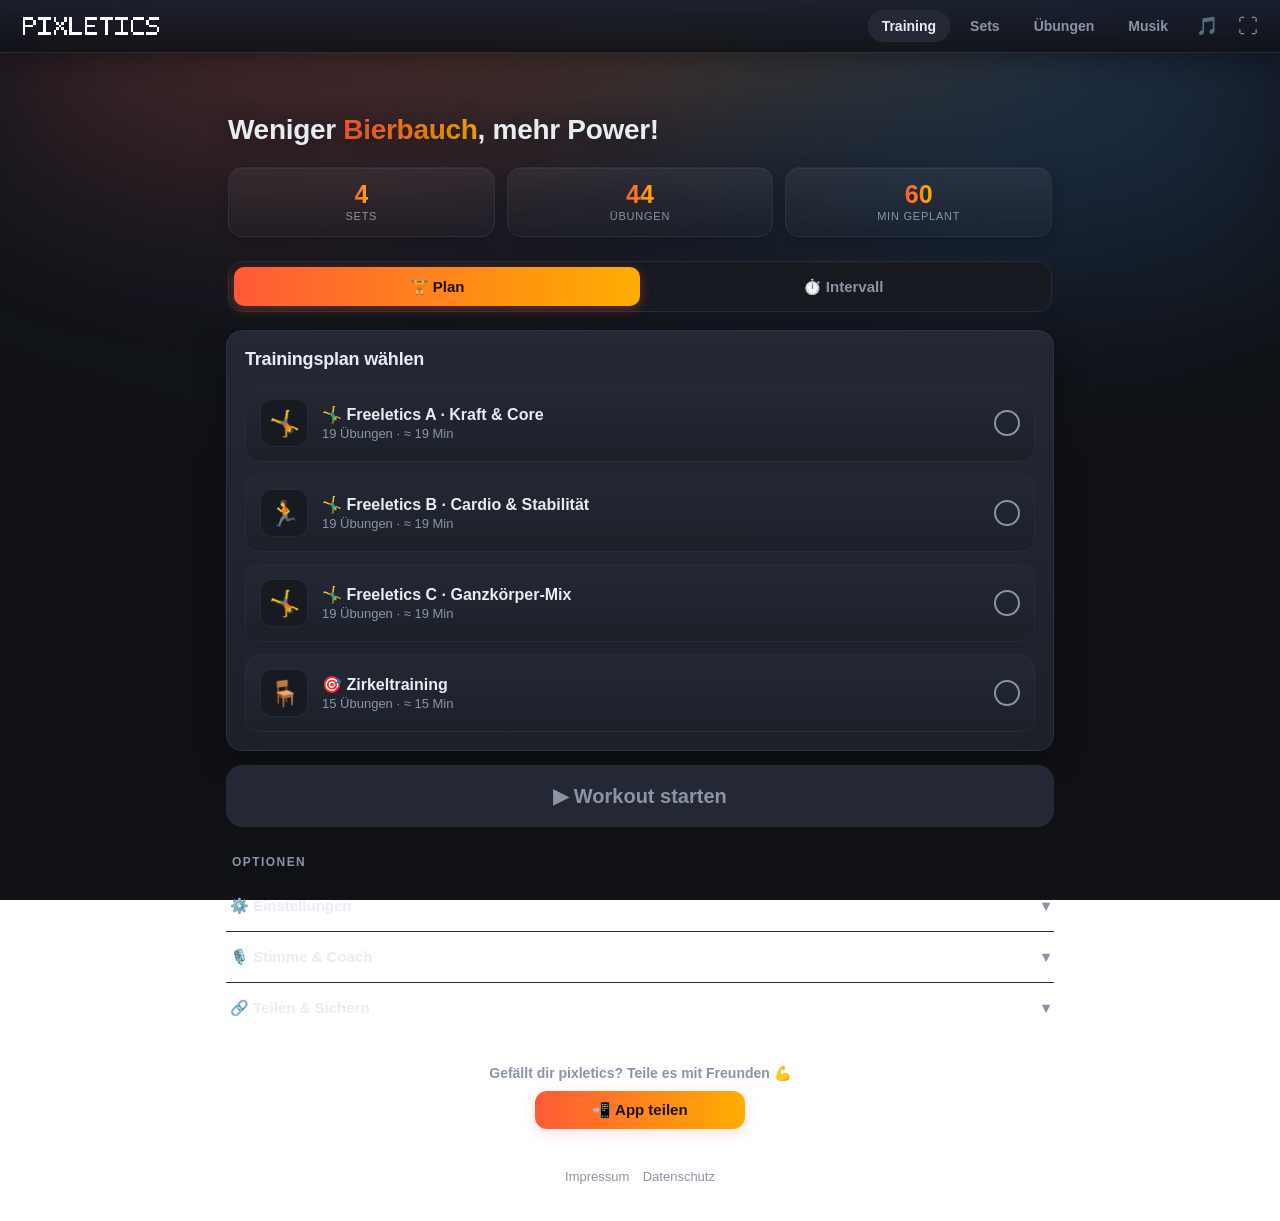
==== commit bab41d71: "Holzpuppe verfeinert: Kugelgelenke + Holz-Schattierung (Manequin-Look) - Gliedmaßen mit vertikalem H" ====
--- a/index.html
+++ b/index.html
@@ -27,6 +27,13 @@
       <linearGradient id="pxg" x1="0" y1="0" x2="1" y2="0">
         <stop offset="0" stop-color="#ff5a36"/><stop offset="0.55" stop-color="#ffae00"/><stop offset="1" stop-color="#3aa0ff"/>
       </linearGradient>
+      <!-- Holz-Schattierung für die Gliederpuppe -->
+      <linearGradient id="woodGrad" gradientUnits="userSpaceOnUse" x1="0" y1="16" x2="0" y2="114">
+        <stop offset="0" stop-color="#eec291"/><stop offset="0.55" stop-color="#d7a76b"/><stop offset="1" stop-color="#ac7846"/>
+      </linearGradient>
+      <radialGradient id="woodBall" cx="0.35" cy="0.3" r="0.85">
+        <stop offset="0" stop-color="#f2d3a4"/><stop offset="0.6" stop-color="#cf9a60"/><stop offset="1" stop-color="#9a6836"/>
+      </radialGradient>
       <symbol id="px-word" viewBox="0 0 53 7"><g fill="#ffffff" shape-rendering="crispEdges"><rect x="0" y="0" width="1" height="1"/><rect x="1" y="0" width="1" height="1"/><rect x="2" y="0" width="1" height="1"/><rect x="3" y="0" width="1" height="1"/><rect x="0" y="1" width="1" height="1"/><rect x="4" y="1" width="1" height="1"/><rect x="0" y="2" width="1" height="1"/><rect x="4" y="2" width="1" height="1"/><rect x="0" y="3" width="1" height="1"/><rect x="1" y="3" width="1" height="1"/><rect x="2" y="3" width="1" height="1"/><rect x="3" y="3" width="1" height="1"/><rect x="0" y="4" width="1" height="1"/><rect x="0" y="5" width="1" height="1"/><rect x="0" y="6" width="1" height="1"/><rect x="6" y="0" width="1" height="1"/><rect x="7" y="0" width="1" height="1"/><rect x="8" y="0" width="1" height="1"/><rect x="9" y="0" width="1" height="1"/><rect x="10" y="0" width="1" height="1"/><rect x="8" y="1" width="1" height="1"/><rect x="8" y="2" width="1" height="1"/><rect x="8" y="3" width="1" height="1"/><rect x="8" y="4" width="1" height="1"/><rect x="8" y="5" width="1" height="1"/><rect x="6" y="6" width="1" height="1"/><rect x="7" y="6" width="1" height="1"/><rect x="8" y="6" width="1" height="1"/><rect x="9" y="6" width="1" height="1"/><rect x="10" y="6" width="1" height="1"/><rect x="12" y="0" width="1" height="1"/><rect x="16" y="0" width="1" height="1"/><rect x="12" y="1" width="1" height="1"/><rect x="16" y="1" width="1" height="1"/><rect x="13" y="2" width="1" height="1"/><rect x="15" y="2" width="1" height="1"/><rect x="14" y="3" width="1" height="1"/><rect x="13" y="4" width="1" height="1"/><rect x="15" y="4" width="1" height="1"/><rect x="12" y="5" width="1" height="1"/><rect x="16" y="5" width="1" height="1"/><rect x="12" y="6" width="1" height="1"/><rect x="16" y="6" width="1" height="1"/><rect x="18" y="0" width="1" height="1"/><rect x="18" y="1" width="1" height="1"/><rect x="18" y="2" width="1" height="1"/><rect x="18" y="3" width="1" height="1"/><rect x="18" y="4" width="1" height="1"/><rect x="18" y="5" width="1" height="1"/><rect x="18" y="6" width="1" height="1"/><rect x="19" y="6" width="1" height="1"/><rect x="20" y="6" width="1" height="1"/><rect x="21" y="6" width="1" height="1"/><rect x="22" y="6" width="1" height="1"/><rect x="24" y="0" width="1" height="1"/><rect x="25" y="0" width="1" height="1"/><rect x="26" y="0" width="1" height="1"/><rect x="27" y="0" width="1" height="1"/><rect x="28" y="0" width="1" height="1"/><rect x="24" y="1" width="1" height="1"/><rect x="24" y="2" width="1" height="1"/><rect x="24" y="3" width="1" height="1"/><rect x="25" y="3" width="1" height="1"/><rect x="26" y="3" width="1" height="1"/><rect x="27" y="3" width="1" height="1"/><rect x="24" y="4" width="1" height="1"/><rect x="24" y="5" width="1" height="1"/><rect x="24" y="6" width="1" height="1"/><rect x="25" y="6" width="1" height="1"/><rect x="26" y="6" width="1" height="1"/><rect x="27" y="6" width="1" height="1"/><rect x="28" y="6" width="1" height="1"/><rect x="30" y="0" width="1" height="1"/><rect x="31" y="0" width="1" height="1"/><rect x="32" y="0" width="1" height="1"/><rect x="33" y="0" width="1" height="1"/><rect x="34" y="0" width="1" height="1"/><rect x="32" y="1" width="1" height="1"/><rect x="32" y="2" width="1" height="1"/><rect x="32" y="3" width="1" height="1"/><rect x="32" y="4" width="1" height="1"/><rect x="32" y="5" width="1" height="1"/><rect x="32" y="6" width="1" height="1"/><rect x="36" y="0" width="1" height="1"/><rect x="37" y="0" width="1" height="1"/><rect x="38" y="0" width="1" height="1"/><rect x="39" y="0" width="1" height="1"/><rect x="40" y="0" width="1" height="1"/><rect x="38" y="1" width="1" height="1"/><rect x="38" y="2" width="1" height="1"/><rect x="38" y="3" width="1" height="1"/><rect x="38" y="4" width="1" height="1"/><rect x="38" y="5" width="1" height="1"/><rect x="36" y="6" width="1" height="1"/><rect x="37" y="6" width="1" height="1"/><rect x="38" y="6" width="1" height="1"/><rect x="39" y="6" width="1" height="1"/><rect x="40" y="6" width="1" height="1"/><rect x="43" y="0" width="1" height="1"/><rect x="44" y="0" width="1" height="1"/><rect x="45" y="0" width="1" height="1"/><rect x="46" y="0" width="1" height="1"/><rect x="42" y="1" width="1" height="1"/><rect x="42" y="2" width="1" height="1"/><rect x="42" y="3" width="1" height="1"/><rect x="42" y="4" width="1" height="1"/><rect x="42" y="5" width="1" height="1"/><rect x="43" y="6" width="1" height="1"/><rect x="44" y="6" width="1" height="1"/><rect x="45" y="6" width="1" height="1"/><rect x="46" y="6" width="1" height="1"/><rect x="49" y="0" width="1" height="1"/><rect x="50" y="0" width="1" height="1"/><rect x="51" y="0" width="1" height="1"/><rect x="52" y="0" width="1" height="1"/><rect x="48" y="1" width="1" height="1"/><rect x="48" y="2" width="1" height="1"/><rect x="49" y="3" width="1" height="1"/><rect x="50" y="3" width="1" height="1"/><rect x="51" y="3" width="1" height="1"/><rect x="52" y="4" width="1" height="1"/><rect x="52" y="5" width="1" height="1"/><rect x="48" y="6" width="1" height="1"/><rect x="49" y="6" width="1" height="1"/><rect x="50" y="6" width="1" height="1"/><rect x="51" y="6" width="1" height="1"/></g></symbol>
       <symbol id="wo-word" viewBox="0 0 41 7"><g fill="#ffffff" shape-rendering="crispEdges"><rect x="0" y="0" width="1" height="1"/><rect x="4" y="0" width="1" height="1"/><rect x="0" y="1" width="1" height="1"/><rect x="4" y="1" width="1" height="1"/><rect x="0" y="2" width="1" height="1"/><rect x="4" y="2" width="1" height="1"/><rect x="0" y="3" width="1" height="1"/><rect x="2" y="3" width="1" height="1"/><rect x="4" y="3" width="1" height="1"/><rect x="0" y="4" width="1" height="1"/><rect x="2" y="4" width="1" height="1"/><rect x="4" y="4" width="1" height="1"/><rect x="0" y="5" width="1" height="1"/><rect x="1" y="5" width="1" height="1"/><rect x="3" y="5" width="1" height="1"/><rect x="4" y="5" width="1" height="1"/><rect x="0" y="6" width="1" height="1"/><rect x="4" y="6" width="1" height="1"/><rect x="7" y="0" width="1" height="1"/><rect x="8" y="0" width="1" height="1"/><rect x="9" y="0" width="1" height="1"/><rect x="6" y="1" width="1" height="1"/><rect x="10" y="1" width="1" height="1"/><rect x="6" y="2" width="1" height="1"/><rect x="10" y="2" width="1" height="1"/><rect x="6" y="3" width="1" height="1"/><rect x="10" y="3" width="1" height="1"/><rect x="6" y="4" width="1" height="1"/><rect x="10" y="4" width="1" height="1"/><rect x="6" y="5" width="1" height="1"/><rect x="10" y="5" width="1" height="1"/><rect x="7" y="6" width="1" height="1"/><rect x="8" y="6" width="1" height="1"/><rect x="9" y="6" width="1" height="1"/><rect x="12" y="0" width="1" height="1"/><rect x="13" y="0" width="1" height="1"/><rect x="14" y="0" width="1" height="1"/><rect x="15" y="0" width="1" height="1"/><rect x="12" y="1" width="1" height="1"/><rect x="16" y="1" width="1" height="1"/><rect x="12" y="2" width="1" height="1"/><rect x="16" y="2" width="1" height="1"/><rect x="12" y="3" width="1" height="1"/><rect x="13" y="3" width="1" height="1"/><rect x="14" y="3" width="1" height="1"/><rect x="15" y="3" width="1" height="1"/><rect x="12" y="4" width="1" height="1"/><rect x="14" y="4" width="1" height="1"/><rect x="12" y="5" width="1" height="1"/><rect x="15" y="5" width="1" height="1"/><rect x="12" y="6" width="1" height="1"/><rect x="16" y="6" width="1" height="1"/><rect x="18" y="0" width="1" height="1"/><rect x="22" y="0" width="1" height="1"/><rect x="18" y="1" width="1" height="1"/><rect x="21" y="1" width="1" height="1"/><rect x="18" y="2" width="1" height="1"/><rect x="20" y="2" width="1" height="1"/><rect x="18" y="3" width="1" height="1"/><rect x="19" y="3" width="1" height="1"/><rect x="18" y="4" width="1" height="1"/><rect x="20" y="4" width="1" height="1"/><rect x="18" y="5" width="1" height="1"/><rect x="21" y="5" width="1" height="1"/><rect x="18" y="6" width="1" height="1"/><rect x="22" y="6" width="1" height="1"/><rect x="25" y="0" width="1" height="1"/><rect x="26" y="0" width="1" height="1"/><rect x="27" y="0" width="1" height="1"/><rect x="24" y="1" width="1" height="1"/><rect x="28" y="1" width="1" height="1"/><rect x="24" y="2" width="1" height="1"/><rect x="28" y="2" width="1" height="1"/><rect x="24" y="3" width="1" height="1"/><rect x="28" y="3" width="1" height="1"/><rect x="24" y="4" width="1" height="1"/><rect x="28" y="4" width="1" height="1"/><rect x="24" y="5" width="1" height="1"/><rect x="28" y="5" width="1" height="1"/><rect x="25" y="6" width="1" height="1"/><rect x="26" y="6" width="1" height="1"/><rect x="27" y="6" width="1" height="1"/><rect x="30" y="0" width="1" height="1"/><rect x="34" y="0" width="1" height="1"/><rect x="30" y="1" width="1" height="1"/><rect x="34" y="1" width="1" height="1"/><rect x="30" y="2" width="1" height="1"/><rect x="34" y="2" width="1" height="1"/><rect x="30" y="3" width="1" height="1"/><rect x="34" y="3" width="1" height="1"/><rect x="30" y="4" width="1" height="1"/><rect x="34" y="4" width="1" height="1"/><rect x="30" y="5" width="1" height="1"/><rect x="34" y="5" width="1" height="1"/><rect x="31" y="6" width="1" height="1"/><rect x="32" y="6" width="1" height="1"/><rect x="33" y="6" width="1" height="1"/><rect x="36" y="0" width="1" height="1"/><rect x="37" y="0" width="1" height="1"/><rect x="38" y="0" width="1" height="1"/><rect x="39" y="0" width="1" height="1"/><rect x="40" y="0" width="1" height="1"/><rect x="38" y="1" width="1" height="1"/><rect x="38" y="2" width="1" height="1"/><rect x="38" y="3" width="1" height="1"/><rect x="38" y="4" width="1" height="1"/><rect x="38" y="5" width="1" height="1"/><rect x="38" y="6" width="1" height="1"/></g></symbol>
       <filter id="goo-head" color-interpolation-filters="sRGB">
--- a/assets/css/style.css
+++ b/assets/css/style.css
@@ -626,21 +626,25 @@
 .timer-ring.final .big-timer { color: var(--accent); text-shadow: 0 0 34px rgba(255, 90, 54, 0.7); }
 .timer-ring.final::before { filter: drop-shadow(0 0 18px var(--accent)); }
 .phase-icon { font-size: 44px; min-height: 48px; }
-/* Übungs-Vorführung: schematische Holzpuppe – mittig im Timer-Ring */
-.exercise-figure { position: absolute; left: 13%; right: 13%; top: 35%; bottom: 9%; z-index: 1; }
+/* Übungs-Vorführung: schematische Holzpuppe – groß & zentriert im Timer-Ring */
+.exercise-figure { position: absolute; left: 7%; right: 7%; top: 7%; bottom: 7%; z-index: 1; }
 .exercise-figure[hidden] { display: none; }
 .exercise-figure svg { width: 100%; height: 100%; display: block;
   filter: drop-shadow(0 4px 10px rgba(0, 0, 0, 0.5)); }
-.fig-limb { stroke: #d7a76b; }
-.fig-torso { stroke: #c98f54; stroke-linecap: round; }
-.fig-joint { fill: #a9743f; }
-.fig-head { fill: #d7a76b; stroke: #a9743f; stroke-width: 1; }
-.fig-ground { stroke: #5a6172; }
-/* Bei aktiver Figur die Countdown-Zahl kleiner an den oberen Ring-Rand rücken. */
+.fig-limb { stroke: url(#woodGrad); }
+.fig-torso { stroke: url(#woodGrad); stroke-linecap: round; }
+.fig-joint { fill: url(#woodBall); }
+.fig-head { fill: url(#woodBall); stroke: #8a5e34; stroke-width: 0.8; }
+/* Mit Figur: Figur allein groß im Ring, Countdown UNTER dem Ring (mit Abstand). */
+.timer-ring.has-figure { margin-bottom: 52px; }
 .timer-ring.has-figure .big-timer {
-  position: absolute; top: 12%; left: 0; right: 0; text-align: center;
-  font-size: clamp(26px, 8vw, 40px); letter-spacing: -1px;
-}
+  position: absolute; left: 0; right: 0; top: calc(100% + 14px); text-align: center;
+  font-size: clamp(34px, 11vw, 54px); letter-spacing: -1px;
+}
+.timer-ring.has-figure + .phase-icon { display: none; }
+/* Figur als Icon in der Übungs-Übersicht (statt Emoji) */
+.ex-fig { width: 38px; height: 38px; display: inline-grid; place-items: center; flex: none; }
+.ex-fig svg { width: 100%; height: 100%; display: block; }
 .runner-start { width: auto; min-width: 220px; margin: 18px 0 0; padding: 16px 40px; }
 .runner-start[hidden] { display: none; }
 .next-up { color: var(--muted); font-size: 15px; min-height: 20px; }
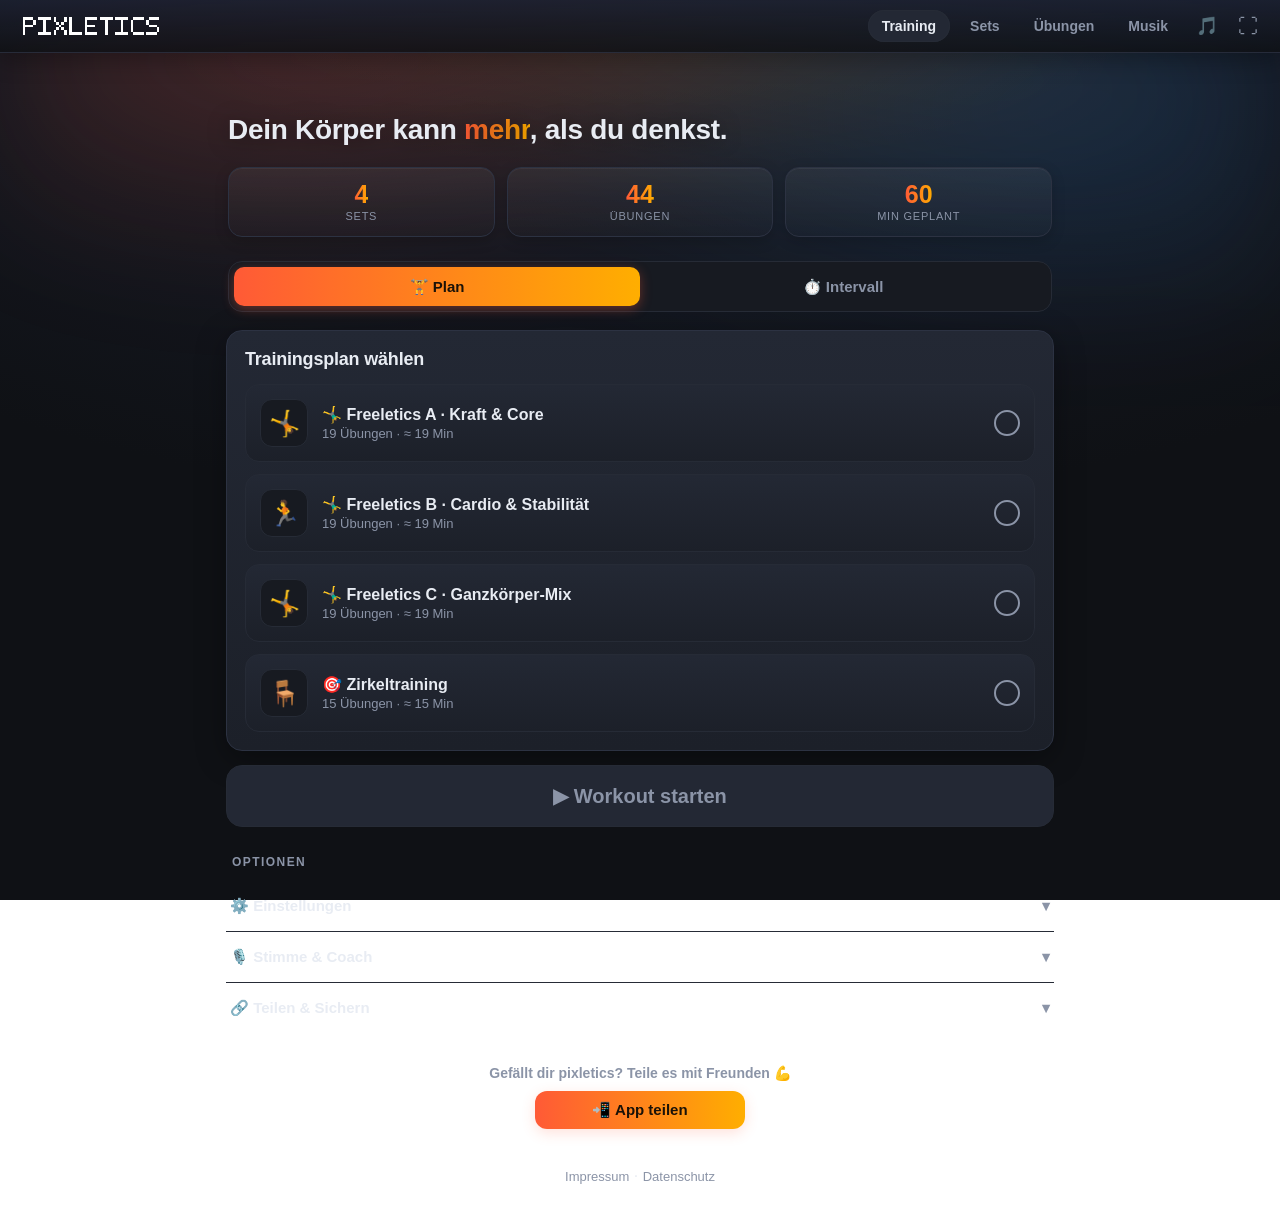
==== commit 3e59e5d5: "Holzpuppe: Verfeinerung (#93) zurückgenommen – wieder schlichter Holz-Look Auf Wunsch zurück zur vor" ====
--- a/index.html
+++ b/index.html
@@ -27,13 +27,6 @@
       <linearGradient id="pxg" x1="0" y1="0" x2="1" y2="0">
         <stop offset="0" stop-color="#ff5a36"/><stop offset="0.55" stop-color="#ffae00"/><stop offset="1" stop-color="#3aa0ff"/>
       </linearGradient>
-      <!-- Holz-Schattierung für die Gliederpuppe -->
-      <linearGradient id="woodGrad" gradientUnits="userSpaceOnUse" x1="0" y1="16" x2="0" y2="114">
-        <stop offset="0" stop-color="#eec291"/><stop offset="0.55" stop-color="#d7a76b"/><stop offset="1" stop-color="#ac7846"/>
-      </linearGradient>
-      <radialGradient id="woodBall" cx="0.35" cy="0.3" r="0.85">
-        <stop offset="0" stop-color="#f2d3a4"/><stop offset="0.6" stop-color="#cf9a60"/><stop offset="1" stop-color="#9a6836"/>
-      </radialGradient>
       <symbol id="px-word" viewBox="0 0 53 7"><g fill="#ffffff" shape-rendering="crispEdges"><rect x="0" y="0" width="1" height="1"/><rect x="1" y="0" width="1" height="1"/><rect x="2" y="0" width="1" height="1"/><rect x="3" y="0" width="1" height="1"/><rect x="0" y="1" width="1" height="1"/><rect x="4" y="1" width="1" height="1"/><rect x="0" y="2" width="1" height="1"/><rect x="4" y="2" width="1" height="1"/><rect x="0" y="3" width="1" height="1"/><rect x="1" y="3" width="1" height="1"/><rect x="2" y="3" width="1" height="1"/><rect x="3" y="3" width="1" height="1"/><rect x="0" y="4" width="1" height="1"/><rect x="0" y="5" width="1" height="1"/><rect x="0" y="6" width="1" height="1"/><rect x="6" y="0" width="1" height="1"/><rect x="7" y="0" width="1" height="1"/><rect x="8" y="0" width="1" height="1"/><rect x="9" y="0" width="1" height="1"/><rect x="10" y="0" width="1" height="1"/><rect x="8" y="1" width="1" height="1"/><rect x="8" y="2" width="1" height="1"/><rect x="8" y="3" width="1" height="1"/><rect x="8" y="4" width="1" height="1"/><rect x="8" y="5" width="1" height="1"/><rect x="6" y="6" width="1" height="1"/><rect x="7" y="6" width="1" height="1"/><rect x="8" y="6" width="1" height="1"/><rect x="9" y="6" width="1" height="1"/><rect x="10" y="6" width="1" height="1"/><rect x="12" y="0" width="1" height="1"/><rect x="16" y="0" width="1" height="1"/><rect x="12" y="1" width="1" height="1"/><rect x="16" y="1" width="1" height="1"/><rect x="13" y="2" width="1" height="1"/><rect x="15" y="2" width="1" height="1"/><rect x="14" y="3" width="1" height="1"/><rect x="13" y="4" width="1" height="1"/><rect x="15" y="4" width="1" height="1"/><rect x="12" y="5" width="1" height="1"/><rect x="16" y="5" width="1" height="1"/><rect x="12" y="6" width="1" height="1"/><rect x="16" y="6" width="1" height="1"/><rect x="18" y="0" width="1" height="1"/><rect x="18" y="1" width="1" height="1"/><rect x="18" y="2" width="1" height="1"/><rect x="18" y="3" width="1" height="1"/><rect x="18" y="4" width="1" height="1"/><rect x="18" y="5" width="1" height="1"/><rect x="18" y="6" width="1" height="1"/><rect x="19" y="6" width="1" height="1"/><rect x="20" y="6" width="1" height="1"/><rect x="21" y="6" width="1" height="1"/><rect x="22" y="6" width="1" height="1"/><rect x="24" y="0" width="1" height="1"/><rect x="25" y="0" width="1" height="1"/><rect x="26" y="0" width="1" height="1"/><rect x="27" y="0" width="1" height="1"/><rect x="28" y="0" width="1" height="1"/><rect x="24" y="1" width="1" height="1"/><rect x="24" y="2" width="1" height="1"/><rect x="24" y="3" width="1" height="1"/><rect x="25" y="3" width="1" height="1"/><rect x="26" y="3" width="1" height="1"/><rect x="27" y="3" width="1" height="1"/><rect x="24" y="4" width="1" height="1"/><rect x="24" y="5" width="1" height="1"/><rect x="24" y="6" width="1" height="1"/><rect x="25" y="6" width="1" height="1"/><rect x="26" y="6" width="1" height="1"/><rect x="27" y="6" width="1" height="1"/><rect x="28" y="6" width="1" height="1"/><rect x="30" y="0" width="1" height="1"/><rect x="31" y="0" width="1" height="1"/><rect x="32" y="0" width="1" height="1"/><rect x="33" y="0" width="1" height="1"/><rect x="34" y="0" width="1" height="1"/><rect x="32" y="1" width="1" height="1"/><rect x="32" y="2" width="1" height="1"/><rect x="32" y="3" width="1" height="1"/><rect x="32" y="4" width="1" height="1"/><rect x="32" y="5" width="1" height="1"/><rect x="32" y="6" width="1" height="1"/><rect x="36" y="0" width="1" height="1"/><rect x="37" y="0" width="1" height="1"/><rect x="38" y="0" width="1" height="1"/><rect x="39" y="0" width="1" height="1"/><rect x="40" y="0" width="1" height="1"/><rect x="38" y="1" width="1" height="1"/><rect x="38" y="2" width="1" height="1"/><rect x="38" y="3" width="1" height="1"/><rect x="38" y="4" width="1" height="1"/><rect x="38" y="5" width="1" height="1"/><rect x="36" y="6" width="1" height="1"/><rect x="37" y="6" width="1" height="1"/><rect x="38" y="6" width="1" height="1"/><rect x="39" y="6" width="1" height="1"/><rect x="40" y="6" width="1" height="1"/><rect x="43" y="0" width="1" height="1"/><rect x="44" y="0" width="1" height="1"/><rect x="45" y="0" width="1" height="1"/><rect x="46" y="0" width="1" height="1"/><rect x="42" y="1" width="1" height="1"/><rect x="42" y="2" width="1" height="1"/><rect x="42" y="3" width="1" height="1"/><rect x="42" y="4" width="1" height="1"/><rect x="42" y="5" width="1" height="1"/><rect x="43" y="6" width="1" height="1"/><rect x="44" y="6" width="1" height="1"/><rect x="45" y="6" width="1" height="1"/><rect x="46" y="6" width="1" height="1"/><rect x="49" y="0" width="1" height="1"/><rect x="50" y="0" width="1" height="1"/><rect x="51" y="0" width="1" height="1"/><rect x="52" y="0" width="1" height="1"/><rect x="48" y="1" width="1" height="1"/><rect x="48" y="2" width="1" height="1"/><rect x="49" y="3" width="1" height="1"/><rect x="50" y="3" width="1" height="1"/><rect x="51" y="3" width="1" height="1"/><rect x="52" y="4" width="1" height="1"/><rect x="52" y="5" width="1" height="1"/><rect x="48" y="6" width="1" height="1"/><rect x="49" y="6" width="1" height="1"/><rect x="50" y="6" width="1" height="1"/><rect x="51" y="6" width="1" height="1"/></g></symbol>
       <symbol id="wo-word" viewBox="0 0 41 7"><g fill="#ffffff" shape-rendering="crispEdges"><rect x="0" y="0" width="1" height="1"/><rect x="4" y="0" width="1" height="1"/><rect x="0" y="1" width="1" height="1"/><rect x="4" y="1" width="1" height="1"/><rect x="0" y="2" width="1" height="1"/><rect x="4" y="2" width="1" height="1"/><rect x="0" y="3" width="1" height="1"/><rect x="2" y="3" width="1" height="1"/><rect x="4" y="3" width="1" height="1"/><rect x="0" y="4" width="1" height="1"/><rect x="2" y="4" width="1" height="1"/><rect x="4" y="4" width="1" height="1"/><rect x="0" y="5" width="1" height="1"/><rect x="1" y="5" width="1" height="1"/><rect x="3" y="5" width="1" height="1"/><rect x="4" y="5" width="1" height="1"/><rect x="0" y="6" width="1" height="1"/><rect x="4" y="6" width="1" height="1"/><rect x="7" y="0" width="1" height="1"/><rect x="8" y="0" width="1" height="1"/><rect x="9" y="0" width="1" height="1"/><rect x="6" y="1" width="1" height="1"/><rect x="10" y="1" width="1" height="1"/><rect x="6" y="2" width="1" height="1"/><rect x="10" y="2" width="1" height="1"/><rect x="6" y="3" width="1" height="1"/><rect x="10" y="3" width="1" height="1"/><rect x="6" y="4" width="1" height="1"/><rect x="10" y="4" width="1" height="1"/><rect x="6" y="5" width="1" height="1"/><rect x="10" y="5" width="1" height="1"/><rect x="7" y="6" width="1" height="1"/><rect x="8" y="6" width="1" height="1"/><rect x="9" y="6" width="1" height="1"/><rect x="12" y="0" width="1" height="1"/><rect x="13" y="0" width="1" height="1"/><rect x="14" y="0" width="1" height="1"/><rect x="15" y="0" width="1" height="1"/><rect x="12" y="1" width="1" height="1"/><rect x="16" y="1" width="1" height="1"/><rect x="12" y="2" width="1" height="1"/><rect x="16" y="2" width="1" height="1"/><rect x="12" y="3" width="1" height="1"/><rect x="13" y="3" width="1" height="1"/><rect x="14" y="3" width="1" height="1"/><rect x="15" y="3" width="1" height="1"/><rect x="12" y="4" width="1" height="1"/><rect x="14" y="4" width="1" height="1"/><rect x="12" y="5" width="1" height="1"/><rect x="15" y="5" width="1" height="1"/><rect x="12" y="6" width="1" height="1"/><rect x="16" y="6" width="1" height="1"/><rect x="18" y="0" width="1" height="1"/><rect x="22" y="0" width="1" height="1"/><rect x="18" y="1" width="1" height="1"/><rect x="21" y="1" width="1" height="1"/><rect x="18" y="2" width="1" height="1"/><rect x="20" y="2" width="1" height="1"/><rect x="18" y="3" width="1" height="1"/><rect x="19" y="3" width="1" height="1"/><rect x="18" y="4" width="1" height="1"/><rect x="20" y="4" width="1" height="1"/><rect x="18" y="5" width="1" height="1"/><rect x="21" y="5" width="1" height="1"/><rect x="18" y="6" width="1" height="1"/><rect x="22" y="6" width="1" height="1"/><rect x="25" y="0" width="1" height="1"/><rect x="26" y="0" width="1" height="1"/><rect x="27" y="0" width="1" height="1"/><rect x="24" y="1" width="1" height="1"/><rect x="28" y="1" width="1" height="1"/><rect x="24" y="2" width="1" height="1"/><rect x="28" y="2" width="1" height="1"/><rect x="24" y="3" width="1" height="1"/><rect x="28" y="3" width="1" height="1"/><rect x="24" y="4" width="1" height="1"/><rect x="28" y="4" width="1" height="1"/><rect x="24" y="5" width="1" height="1"/><rect x="28" y="5" width="1" height="1"/><rect x="25" y="6" width="1" height="1"/><rect x="26" y="6" width="1" height="1"/><rect x="27" y="6" width="1" height="1"/><rect x="30" y="0" width="1" height="1"/><rect x="34" y="0" width="1" height="1"/><rect x="30" y="1" width="1" height="1"/><rect x="34" y="1" width="1" height="1"/><rect x="30" y="2" width="1" height="1"/><rect x="34" y="2" width="1" height="1"/><rect x="30" y="3" width="1" height="1"/><rect x="34" y="3" width="1" height="1"/><rect x="30" y="4" width="1" height="1"/><rect x="34" y="4" width="1" height="1"/><rect x="30" y="5" width="1" height="1"/><rect x="34" y="5" width="1" height="1"/><rect x="31" y="6" width="1" height="1"/><rect x="32" y="6" width="1" height="1"/><rect x="33" y="6" width="1" height="1"/><rect x="36" y="0" width="1" height="1"/><rect x="37" y="0" width="1" height="1"/><rect x="38" y="0" width="1" height="1"/><rect x="39" y="0" width="1" height="1"/><rect x="40" y="0" width="1" height="1"/><rect x="38" y="1" width="1" height="1"/><rect x="38" y="2" width="1" height="1"/><rect x="38" y="3" width="1" height="1"/><rect x="38" y="4" width="1" height="1"/><rect x="38" y="5" width="1" height="1"/><rect x="38" y="6" width="1" height="1"/></g></symbol>
       <filter id="goo-head" color-interpolation-filters="sRGB">
--- a/assets/css/style.css
+++ b/assets/css/style.css
@@ -631,10 +631,10 @@
 .exercise-figure[hidden] { display: none; }
 .exercise-figure svg { width: 100%; height: 100%; display: block;
   filter: drop-shadow(0 4px 10px rgba(0, 0, 0, 0.5)); }
-.fig-limb { stroke: url(#woodGrad); }
-.fig-torso { stroke: url(#woodGrad); stroke-linecap: round; }
-.fig-joint { fill: url(#woodBall); }
-.fig-head { fill: url(#woodBall); stroke: #8a5e34; stroke-width: 0.8; }
+.fig-limb { stroke: #d7a76b; }
+.fig-torso { stroke: #c98f54; stroke-linecap: round; }
+.fig-joint { fill: #a9743f; }
+.fig-head { fill: #d7a76b; stroke: #a9743f; stroke-width: 1; }
 /* Mit Figur: Figur allein groß im Ring, Countdown UNTER dem Ring (mit Abstand). */
 .timer-ring.has-figure { margin-bottom: 52px; }
 .timer-ring.has-figure .big-timer {
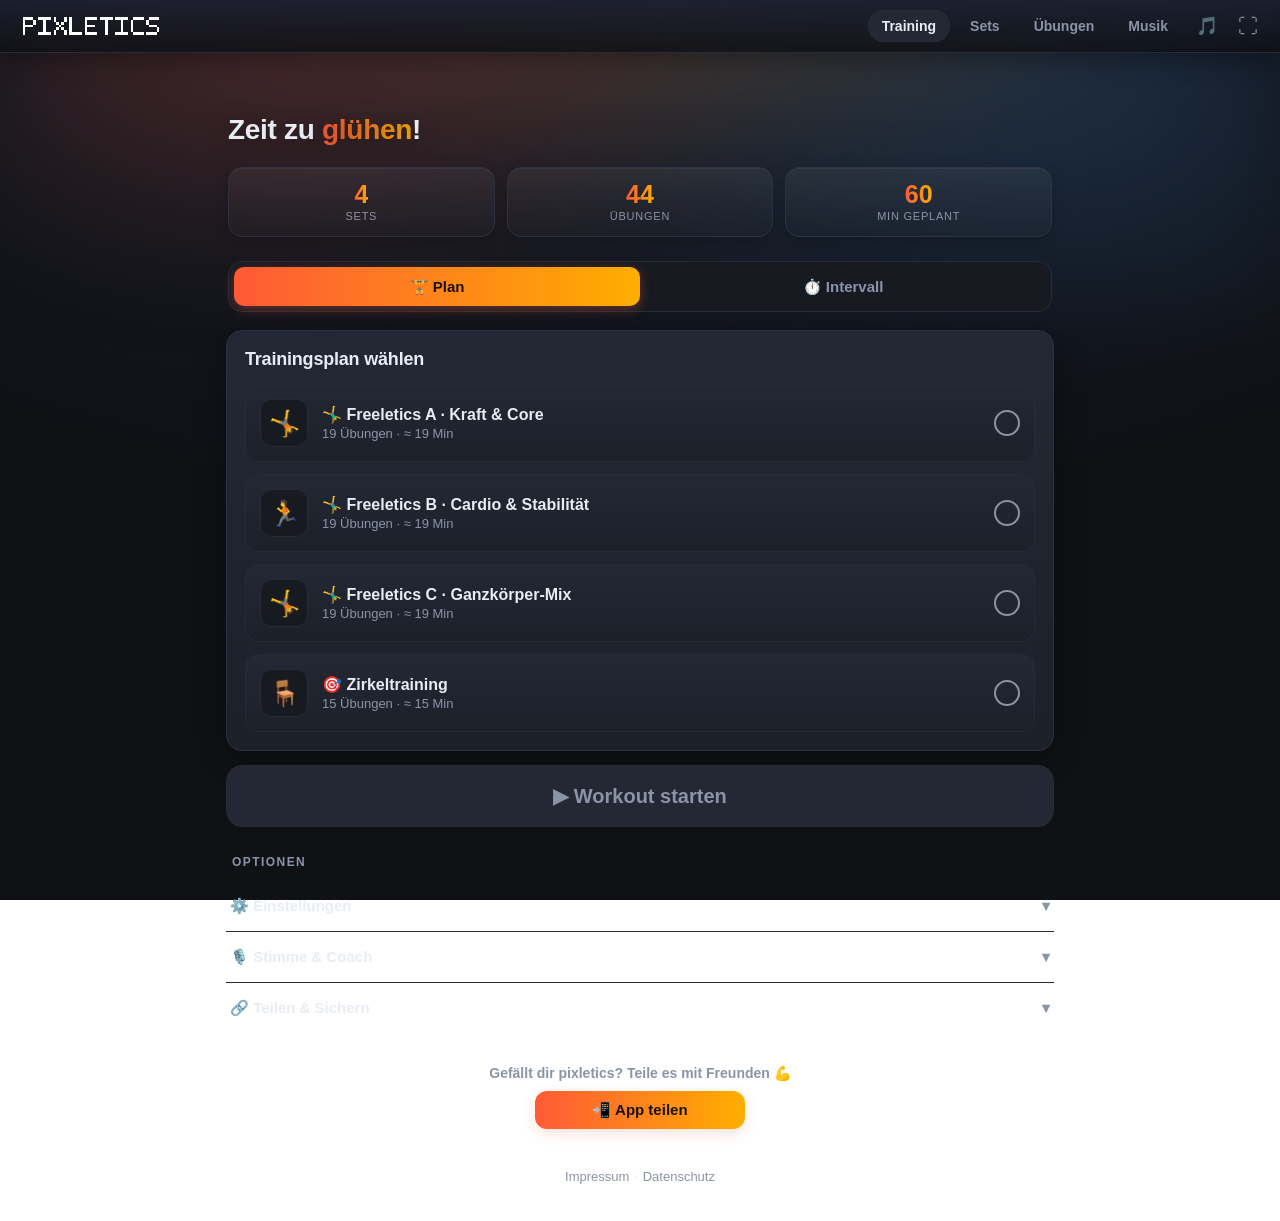
==== commit 9b7091a1: "Merge main # Conflicts: #	sw.js" ====
--- a/index.html
+++ b/index.html
@@ -27,6 +27,13 @@
       <linearGradient id="pxg" x1="0" y1="0" x2="1" y2="0">
         <stop offset="0" stop-color="#ff5a36"/><stop offset="0.55" stop-color="#ffae00"/><stop offset="1" stop-color="#3aa0ff"/>
       </linearGradient>
+      <!-- Holz-Schattierung für die Gliederpuppe -->
+      <linearGradient id="woodGrad" gradientUnits="userSpaceOnUse" x1="0" y1="16" x2="0" y2="114">
+        <stop offset="0" stop-color="#eec291"/><stop offset="0.55" stop-color="#d7a76b"/><stop offset="1" stop-color="#ac7846"/>
+      </linearGradient>
+      <radialGradient id="woodBall" cx="0.35" cy="0.3" r="0.85">
+        <stop offset="0" stop-color="#f2d3a4"/><stop offset="0.6" stop-color="#cf9a60"/><stop offset="1" stop-color="#9a6836"/>
+      </radialGradient>
       <symbol id="px-word" viewBox="0 0 53 7"><g fill="#ffffff" shape-rendering="crispEdges"><rect x="0" y="0" width="1" height="1"/><rect x="1" y="0" width="1" height="1"/><rect x="2" y="0" width="1" height="1"/><rect x="3" y="0" width="1" height="1"/><rect x="0" y="1" width="1" height="1"/><rect x="4" y="1" width="1" height="1"/><rect x="0" y="2" width="1" height="1"/><rect x="4" y="2" width="1" height="1"/><rect x="0" y="3" width="1" height="1"/><rect x="1" y="3" width="1" height="1"/><rect x="2" y="3" width="1" height="1"/><rect x="3" y="3" width="1" height="1"/><rect x="0" y="4" width="1" height="1"/><rect x="0" y="5" width="1" height="1"/><rect x="0" y="6" width="1" height="1"/><rect x="6" y="0" width="1" height="1"/><rect x="7" y="0" width="1" height="1"/><rect x="8" y="0" width="1" height="1"/><rect x="9" y="0" width="1" height="1"/><rect x="10" y="0" width="1" height="1"/><rect x="8" y="1" width="1" height="1"/><rect x="8" y="2" width="1" height="1"/><rect x="8" y="3" width="1" height="1"/><rect x="8" y="4" width="1" height="1"/><rect x="8" y="5" width="1" height="1"/><rect x="6" y="6" width="1" height="1"/><rect x="7" y="6" width="1" height="1"/><rect x="8" y="6" width="1" height="1"/><rect x="9" y="6" width="1" height="1"/><rect x="10" y="6" width="1" height="1"/><rect x="12" y="0" width="1" height="1"/><rect x="16" y="0" width="1" height="1"/><rect x="12" y="1" width="1" height="1"/><rect x="16" y="1" width="1" height="1"/><rect x="13" y="2" width="1" height="1"/><rect x="15" y="2" width="1" height="1"/><rect x="14" y="3" width="1" height="1"/><rect x="13" y="4" width="1" height="1"/><rect x="15" y="4" width="1" height="1"/><rect x="12" y="5" width="1" height="1"/><rect x="16" y="5" width="1" height="1"/><rect x="12" y="6" width="1" height="1"/><rect x="16" y="6" width="1" height="1"/><rect x="18" y="0" width="1" height="1"/><rect x="18" y="1" width="1" height="1"/><rect x="18" y="2" width="1" height="1"/><rect x="18" y="3" width="1" height="1"/><rect x="18" y="4" width="1" height="1"/><rect x="18" y="5" width="1" height="1"/><rect x="18" y="6" width="1" height="1"/><rect x="19" y="6" width="1" height="1"/><rect x="20" y="6" width="1" height="1"/><rect x="21" y="6" width="1" height="1"/><rect x="22" y="6" width="1" height="1"/><rect x="24" y="0" width="1" height="1"/><rect x="25" y="0" width="1" height="1"/><rect x="26" y="0" width="1" height="1"/><rect x="27" y="0" width="1" height="1"/><rect x="28" y="0" width="1" height="1"/><rect x="24" y="1" width="1" height="1"/><rect x="24" y="2" width="1" height="1"/><rect x="24" y="3" width="1" height="1"/><rect x="25" y="3" width="1" height="1"/><rect x="26" y="3" width="1" height="1"/><rect x="27" y="3" width="1" height="1"/><rect x="24" y="4" width="1" height="1"/><rect x="24" y="5" width="1" height="1"/><rect x="24" y="6" width="1" height="1"/><rect x="25" y="6" width="1" height="1"/><rect x="26" y="6" width="1" height="1"/><rect x="27" y="6" width="1" height="1"/><rect x="28" y="6" width="1" height="1"/><rect x="30" y="0" width="1" height="1"/><rect x="31" y="0" width="1" height="1"/><rect x="32" y="0" width="1" height="1"/><rect x="33" y="0" width="1" height="1"/><rect x="34" y="0" width="1" height="1"/><rect x="32" y="1" width="1" height="1"/><rect x="32" y="2" width="1" height="1"/><rect x="32" y="3" width="1" height="1"/><rect x="32" y="4" width="1" height="1"/><rect x="32" y="5" width="1" height="1"/><rect x="32" y="6" width="1" height="1"/><rect x="36" y="0" width="1" height="1"/><rect x="37" y="0" width="1" height="1"/><rect x="38" y="0" width="1" height="1"/><rect x="39" y="0" width="1" height="1"/><rect x="40" y="0" width="1" height="1"/><rect x="38" y="1" width="1" height="1"/><rect x="38" y="2" width="1" height="1"/><rect x="38" y="3" width="1" height="1"/><rect x="38" y="4" width="1" height="1"/><rect x="38" y="5" width="1" height="1"/><rect x="36" y="6" width="1" height="1"/><rect x="37" y="6" width="1" height="1"/><rect x="38" y="6" width="1" height="1"/><rect x="39" y="6" width="1" height="1"/><rect x="40" y="6" width="1" height="1"/><rect x="43" y="0" width="1" height="1"/><rect x="44" y="0" width="1" height="1"/><rect x="45" y="0" width="1" height="1"/><rect x="46" y="0" width="1" height="1"/><rect x="42" y="1" width="1" height="1"/><rect x="42" y="2" width="1" height="1"/><rect x="42" y="3" width="1" height="1"/><rect x="42" y="4" width="1" height="1"/><rect x="42" y="5" width="1" height="1"/><rect x="43" y="6" width="1" height="1"/><rect x="44" y="6" width="1" height="1"/><rect x="45" y="6" width="1" height="1"/><rect x="46" y="6" width="1" height="1"/><rect x="49" y="0" width="1" height="1"/><rect x="50" y="0" width="1" height="1"/><rect x="51" y="0" width="1" height="1"/><rect x="52" y="0" width="1" height="1"/><rect x="48" y="1" width="1" height="1"/><rect x="48" y="2" width="1" height="1"/><rect x="49" y="3" width="1" height="1"/><rect x="50" y="3" width="1" height="1"/><rect x="51" y="3" width="1" height="1"/><rect x="52" y="4" width="1" height="1"/><rect x="52" y="5" width="1" height="1"/><rect x="48" y="6" width="1" height="1"/><rect x="49" y="6" width="1" height="1"/><rect x="50" y="6" width="1" height="1"/><rect x="51" y="6" width="1" height="1"/></g></symbol>
       <symbol id="wo-word" viewBox="0 0 41 7"><g fill="#ffffff" shape-rendering="crispEdges"><rect x="0" y="0" width="1" height="1"/><rect x="4" y="0" width="1" height="1"/><rect x="0" y="1" width="1" height="1"/><rect x="4" y="1" width="1" height="1"/><rect x="0" y="2" width="1" height="1"/><rect x="4" y="2" width="1" height="1"/><rect x="0" y="3" width="1" height="1"/><rect x="2" y="3" width="1" height="1"/><rect x="4" y="3" width="1" height="1"/><rect x="0" y="4" width="1" height="1"/><rect x="2" y="4" width="1" height="1"/><rect x="4" y="4" width="1" height="1"/><rect x="0" y="5" width="1" height="1"/><rect x="1" y="5" width="1" height="1"/><rect x="3" y="5" width="1" height="1"/><rect x="4" y="5" width="1" height="1"/><rect x="0" y="6" width="1" height="1"/><rect x="4" y="6" width="1" height="1"/><rect x="7" y="0" width="1" height="1"/><rect x="8" y="0" width="1" height="1"/><rect x="9" y="0" width="1" height="1"/><rect x="6" y="1" width="1" height="1"/><rect x="10" y="1" width="1" height="1"/><rect x="6" y="2" width="1" height="1"/><rect x="10" y="2" width="1" height="1"/><rect x="6" y="3" width="1" height="1"/><rect x="10" y="3" width="1" height="1"/><rect x="6" y="4" width="1" height="1"/><rect x="10" y="4" width="1" height="1"/><rect x="6" y="5" width="1" height="1"/><rect x="10" y="5" width="1" height="1"/><rect x="7" y="6" width="1" height="1"/><rect x="8" y="6" width="1" height="1"/><rect x="9" y="6" width="1" height="1"/><rect x="12" y="0" width="1" height="1"/><rect x="13" y="0" width="1" height="1"/><rect x="14" y="0" width="1" height="1"/><rect x="15" y="0" width="1" height="1"/><rect x="12" y="1" width="1" height="1"/><rect x="16" y="1" width="1" height="1"/><rect x="12" y="2" width="1" height="1"/><rect x="16" y="2" width="1" height="1"/><rect x="12" y="3" width="1" height="1"/><rect x="13" y="3" width="1" height="1"/><rect x="14" y="3" width="1" height="1"/><rect x="15" y="3" width="1" height="1"/><rect x="12" y="4" width="1" height="1"/><rect x="14" y="4" width="1" height="1"/><rect x="12" y="5" width="1" height="1"/><rect x="15" y="5" width="1" height="1"/><rect x="12" y="6" width="1" height="1"/><rect x="16" y="6" width="1" height="1"/><rect x="18" y="0" width="1" height="1"/><rect x="22" y="0" width="1" height="1"/><rect x="18" y="1" width="1" height="1"/><rect x="21" y="1" width="1" height="1"/><rect x="18" y="2" width="1" height="1"/><rect x="20" y="2" width="1" height="1"/><rect x="18" y="3" width="1" height="1"/><rect x="19" y="3" width="1" height="1"/><rect x="18" y="4" width="1" height="1"/><rect x="20" y="4" width="1" height="1"/><rect x="18" y="5" width="1" height="1"/><rect x="21" y="5" width="1" height="1"/><rect x="18" y="6" width="1" height="1"/><rect x="22" y="6" width="1" height="1"/><rect x="25" y="0" width="1" height="1"/><rect x="26" y="0" width="1" height="1"/><rect x="27" y="0" width="1" height="1"/><rect x="24" y="1" width="1" height="1"/><rect x="28" y="1" width="1" height="1"/><rect x="24" y="2" width="1" height="1"/><rect x="28" y="2" width="1" height="1"/><rect x="24" y="3" width="1" height="1"/><rect x="28" y="3" width="1" height="1"/><rect x="24" y="4" width="1" height="1"/><rect x="28" y="4" width="1" height="1"/><rect x="24" y="5" width="1" height="1"/><rect x="28" y="5" width="1" height="1"/><rect x="25" y="6" width="1" height="1"/><rect x="26" y="6" width="1" height="1"/><rect x="27" y="6" width="1" height="1"/><rect x="30" y="0" width="1" height="1"/><rect x="34" y="0" width="1" height="1"/><rect x="30" y="1" width="1" height="1"/><rect x="34" y="1" width="1" height="1"/><rect x="30" y="2" width="1" height="1"/><rect x="34" y="2" width="1" height="1"/><rect x="30" y="3" width="1" height="1"/><rect x="34" y="3" width="1" height="1"/><rect x="30" y="4" width="1" height="1"/><rect x="34" y="4" width="1" height="1"/><rect x="30" y="5" width="1" height="1"/><rect x="34" y="5" width="1" height="1"/><rect x="31" y="6" width="1" height="1"/><rect x="32" y="6" width="1" height="1"/><rect x="33" y="6" width="1" height="1"/><rect x="36" y="0" width="1" height="1"/><rect x="37" y="0" width="1" height="1"/><rect x="38" y="0" width="1" height="1"/><rect x="39" y="0" width="1" height="1"/><rect x="40" y="0" width="1" height="1"/><rect x="38" y="1" width="1" height="1"/><rect x="38" y="2" width="1" height="1"/><rect x="38" y="3" width="1" height="1"/><rect x="38" y="4" width="1" height="1"/><rect x="38" y="5" width="1" height="1"/><rect x="38" y="6" width="1" height="1"/></g></symbol>
       <filter id="goo-head" color-interpolation-filters="sRGB">
--- a/assets/css/style.css
+++ b/assets/css/style.css
@@ -631,10 +631,10 @@
 .exercise-figure[hidden] { display: none; }
 .exercise-figure svg { width: 100%; height: 100%; display: block;
   filter: drop-shadow(0 4px 10px rgba(0, 0, 0, 0.5)); }
-.fig-limb { stroke: #d7a76b; }
-.fig-torso { stroke: #c98f54; stroke-linecap: round; }
-.fig-joint { fill: #a9743f; }
-.fig-head { fill: #d7a76b; stroke: #a9743f; stroke-width: 1; }
+.fig-limb { stroke: url(#woodGrad); }
+.fig-torso { stroke: url(#woodGrad); stroke-linecap: round; }
+.fig-joint { fill: url(#woodBall); }
+.fig-head { fill: url(#woodBall); stroke: #8a5e34; stroke-width: 0.8; }
 /* Mit Figur: Figur allein groß im Ring, Countdown UNTER dem Ring (mit Abstand). */
 .timer-ring.has-figure { margin-bottom: 52px; }
 .timer-ring.has-figure .big-timer {
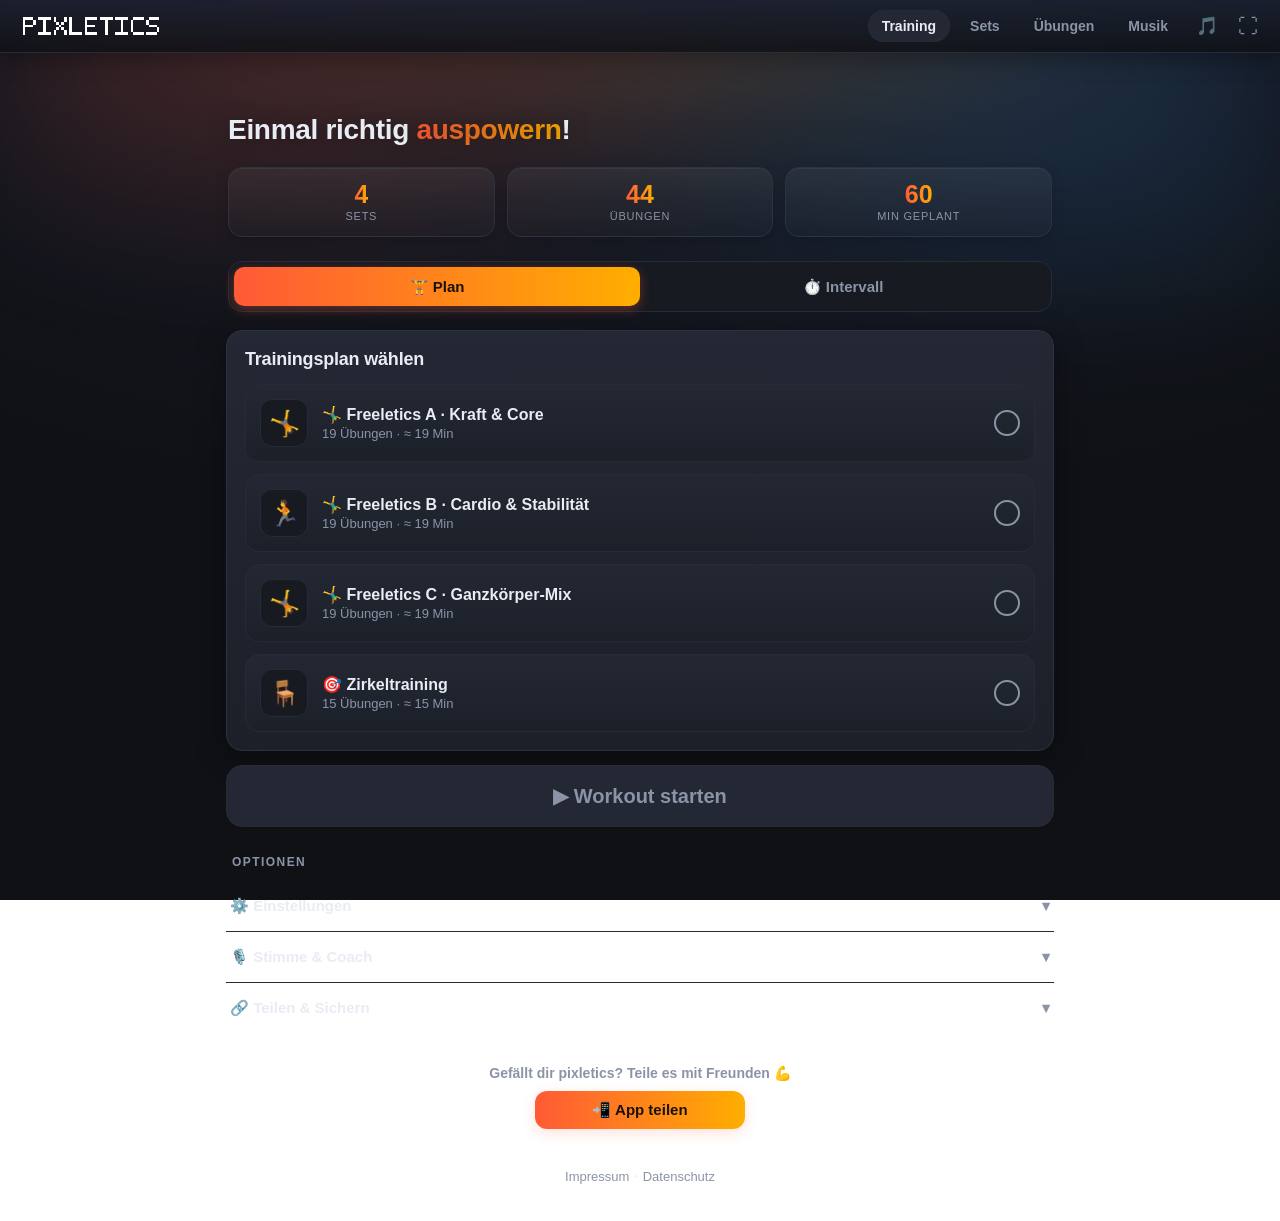
==== commit bf2f36b7: "Holzpuppe: Kugelgelenke/Schattierung (#93) erneut zurückgenommen Der vorherige Squash-Merge hatte di" ====
--- a/index.html
+++ b/index.html
@@ -27,13 +27,6 @@
       <linearGradient id="pxg" x1="0" y1="0" x2="1" y2="0">
         <stop offset="0" stop-color="#ff5a36"/><stop offset="0.55" stop-color="#ffae00"/><stop offset="1" stop-color="#3aa0ff"/>
       </linearGradient>
-      <!-- Holz-Schattierung für die Gliederpuppe -->
-      <linearGradient id="woodGrad" gradientUnits="userSpaceOnUse" x1="0" y1="16" x2="0" y2="114">
-        <stop offset="0" stop-color="#eec291"/><stop offset="0.55" stop-color="#d7a76b"/><stop offset="1" stop-color="#ac7846"/>
-      </linearGradient>
-      <radialGradient id="woodBall" cx="0.35" cy="0.3" r="0.85">
-        <stop offset="0" stop-color="#f2d3a4"/><stop offset="0.6" stop-color="#cf9a60"/><stop offset="1" stop-color="#9a6836"/>
-      </radialGradient>
       <symbol id="px-word" viewBox="0 0 53 7"><g fill="#ffffff" shape-rendering="crispEdges"><rect x="0" y="0" width="1" height="1"/><rect x="1" y="0" width="1" height="1"/><rect x="2" y="0" width="1" height="1"/><rect x="3" y="0" width="1" height="1"/><rect x="0" y="1" width="1" height="1"/><rect x="4" y="1" width="1" height="1"/><rect x="0" y="2" width="1" height="1"/><rect x="4" y="2" width="1" height="1"/><rect x="0" y="3" width="1" height="1"/><rect x="1" y="3" width="1" height="1"/><rect x="2" y="3" width="1" height="1"/><rect x="3" y="3" width="1" height="1"/><rect x="0" y="4" width="1" height="1"/><rect x="0" y="5" width="1" height="1"/><rect x="0" y="6" width="1" height="1"/><rect x="6" y="0" width="1" height="1"/><rect x="7" y="0" width="1" height="1"/><rect x="8" y="0" width="1" height="1"/><rect x="9" y="0" width="1" height="1"/><rect x="10" y="0" width="1" height="1"/><rect x="8" y="1" width="1" height="1"/><rect x="8" y="2" width="1" height="1"/><rect x="8" y="3" width="1" height="1"/><rect x="8" y="4" width="1" height="1"/><rect x="8" y="5" width="1" height="1"/><rect x="6" y="6" width="1" height="1"/><rect x="7" y="6" width="1" height="1"/><rect x="8" y="6" width="1" height="1"/><rect x="9" y="6" width="1" height="1"/><rect x="10" y="6" width="1" height="1"/><rect x="12" y="0" width="1" height="1"/><rect x="16" y="0" width="1" height="1"/><rect x="12" y="1" width="1" height="1"/><rect x="16" y="1" width="1" height="1"/><rect x="13" y="2" width="1" height="1"/><rect x="15" y="2" width="1" height="1"/><rect x="14" y="3" width="1" height="1"/><rect x="13" y="4" width="1" height="1"/><rect x="15" y="4" width="1" height="1"/><rect x="12" y="5" width="1" height="1"/><rect x="16" y="5" width="1" height="1"/><rect x="12" y="6" width="1" height="1"/><rect x="16" y="6" width="1" height="1"/><rect x="18" y="0" width="1" height="1"/><rect x="18" y="1" width="1" height="1"/><rect x="18" y="2" width="1" height="1"/><rect x="18" y="3" width="1" height="1"/><rect x="18" y="4" width="1" height="1"/><rect x="18" y="5" width="1" height="1"/><rect x="18" y="6" width="1" height="1"/><rect x="19" y="6" width="1" height="1"/><rect x="20" y="6" width="1" height="1"/><rect x="21" y="6" width="1" height="1"/><rect x="22" y="6" width="1" height="1"/><rect x="24" y="0" width="1" height="1"/><rect x="25" y="0" width="1" height="1"/><rect x="26" y="0" width="1" height="1"/><rect x="27" y="0" width="1" height="1"/><rect x="28" y="0" width="1" height="1"/><rect x="24" y="1" width="1" height="1"/><rect x="24" y="2" width="1" height="1"/><rect x="24" y="3" width="1" height="1"/><rect x="25" y="3" width="1" height="1"/><rect x="26" y="3" width="1" height="1"/><rect x="27" y="3" width="1" height="1"/><rect x="24" y="4" width="1" height="1"/><rect x="24" y="5" width="1" height="1"/><rect x="24" y="6" width="1" height="1"/><rect x="25" y="6" width="1" height="1"/><rect x="26" y="6" width="1" height="1"/><rect x="27" y="6" width="1" height="1"/><rect x="28" y="6" width="1" height="1"/><rect x="30" y="0" width="1" height="1"/><rect x="31" y="0" width="1" height="1"/><rect x="32" y="0" width="1" height="1"/><rect x="33" y="0" width="1" height="1"/><rect x="34" y="0" width="1" height="1"/><rect x="32" y="1" width="1" height="1"/><rect x="32" y="2" width="1" height="1"/><rect x="32" y="3" width="1" height="1"/><rect x="32" y="4" width="1" height="1"/><rect x="32" y="5" width="1" height="1"/><rect x="32" y="6" width="1" height="1"/><rect x="36" y="0" width="1" height="1"/><rect x="37" y="0" width="1" height="1"/><rect x="38" y="0" width="1" height="1"/><rect x="39" y="0" width="1" height="1"/><rect x="40" y="0" width="1" height="1"/><rect x="38" y="1" width="1" height="1"/><rect x="38" y="2" width="1" height="1"/><rect x="38" y="3" width="1" height="1"/><rect x="38" y="4" width="1" height="1"/><rect x="38" y="5" width="1" height="1"/><rect x="36" y="6" width="1" height="1"/><rect x="37" y="6" width="1" height="1"/><rect x="38" y="6" width="1" height="1"/><rect x="39" y="6" width="1" height="1"/><rect x="40" y="6" width="1" height="1"/><rect x="43" y="0" width="1" height="1"/><rect x="44" y="0" width="1" height="1"/><rect x="45" y="0" width="1" height="1"/><rect x="46" y="0" width="1" height="1"/><rect x="42" y="1" width="1" height="1"/><rect x="42" y="2" width="1" height="1"/><rect x="42" y="3" width="1" height="1"/><rect x="42" y="4" width="1" height="1"/><rect x="42" y="5" width="1" height="1"/><rect x="43" y="6" width="1" height="1"/><rect x="44" y="6" width="1" height="1"/><rect x="45" y="6" width="1" height="1"/><rect x="46" y="6" width="1" height="1"/><rect x="49" y="0" width="1" height="1"/><rect x="50" y="0" width="1" height="1"/><rect x="51" y="0" width="1" height="1"/><rect x="52" y="0" width="1" height="1"/><rect x="48" y="1" width="1" height="1"/><rect x="48" y="2" width="1" height="1"/><rect x="49" y="3" width="1" height="1"/><rect x="50" y="3" width="1" height="1"/><rect x="51" y="3" width="1" height="1"/><rect x="52" y="4" width="1" height="1"/><rect x="52" y="5" width="1" height="1"/><rect x="48" y="6" width="1" height="1"/><rect x="49" y="6" width="1" height="1"/><rect x="50" y="6" width="1" height="1"/><rect x="51" y="6" width="1" height="1"/></g></symbol>
       <symbol id="wo-word" viewBox="0 0 41 7"><g fill="#ffffff" shape-rendering="crispEdges"><rect x="0" y="0" width="1" height="1"/><rect x="4" y="0" width="1" height="1"/><rect x="0" y="1" width="1" height="1"/><rect x="4" y="1" width="1" height="1"/><rect x="0" y="2" width="1" height="1"/><rect x="4" y="2" width="1" height="1"/><rect x="0" y="3" width="1" height="1"/><rect x="2" y="3" width="1" height="1"/><rect x="4" y="3" width="1" height="1"/><rect x="0" y="4" width="1" height="1"/><rect x="2" y="4" width="1" height="1"/><rect x="4" y="4" width="1" height="1"/><rect x="0" y="5" width="1" height="1"/><rect x="1" y="5" width="1" height="1"/><rect x="3" y="5" width="1" height="1"/><rect x="4" y="5" width="1" height="1"/><rect x="0" y="6" width="1" height="1"/><rect x="4" y="6" width="1" height="1"/><rect x="7" y="0" width="1" height="1"/><rect x="8" y="0" width="1" height="1"/><rect x="9" y="0" width="1" height="1"/><rect x="6" y="1" width="1" height="1"/><rect x="10" y="1" width="1" height="1"/><rect x="6" y="2" width="1" height="1"/><rect x="10" y="2" width="1" height="1"/><rect x="6" y="3" width="1" height="1"/><rect x="10" y="3" width="1" height="1"/><rect x="6" y="4" width="1" height="1"/><rect x="10" y="4" width="1" height="1"/><rect x="6" y="5" width="1" height="1"/><rect x="10" y="5" width="1" height="1"/><rect x="7" y="6" width="1" height="1"/><rect x="8" y="6" width="1" height="1"/><rect x="9" y="6" width="1" height="1"/><rect x="12" y="0" width="1" height="1"/><rect x="13" y="0" width="1" height="1"/><rect x="14" y="0" width="1" height="1"/><rect x="15" y="0" width="1" height="1"/><rect x="12" y="1" width="1" height="1"/><rect x="16" y="1" width="1" height="1"/><rect x="12" y="2" width="1" height="1"/><rect x="16" y="2" width="1" height="1"/><rect x="12" y="3" width="1" height="1"/><rect x="13" y="3" width="1" height="1"/><rect x="14" y="3" width="1" height="1"/><rect x="15" y="3" width="1" height="1"/><rect x="12" y="4" width="1" height="1"/><rect x="14" y="4" width="1" height="1"/><rect x="12" y="5" width="1" height="1"/><rect x="15" y="5" width="1" height="1"/><rect x="12" y="6" width="1" height="1"/><rect x="16" y="6" width="1" height="1"/><rect x="18" y="0" width="1" height="1"/><rect x="22" y="0" width="1" height="1"/><rect x="18" y="1" width="1" height="1"/><rect x="21" y="1" width="1" height="1"/><rect x="18" y="2" width="1" height="1"/><rect x="20" y="2" width="1" height="1"/><rect x="18" y="3" width="1" height="1"/><rect x="19" y="3" width="1" height="1"/><rect x="18" y="4" width="1" height="1"/><rect x="20" y="4" width="1" height="1"/><rect x="18" y="5" width="1" height="1"/><rect x="21" y="5" width="1" height="1"/><rect x="18" y="6" width="1" height="1"/><rect x="22" y="6" width="1" height="1"/><rect x="25" y="0" width="1" height="1"/><rect x="26" y="0" width="1" height="1"/><rect x="27" y="0" width="1" height="1"/><rect x="24" y="1" width="1" height="1"/><rect x="28" y="1" width="1" height="1"/><rect x="24" y="2" width="1" height="1"/><rect x="28" y="2" width="1" height="1"/><rect x="24" y="3" width="1" height="1"/><rect x="28" y="3" width="1" height="1"/><rect x="24" y="4" width="1" height="1"/><rect x="28" y="4" width="1" height="1"/><rect x="24" y="5" width="1" height="1"/><rect x="28" y="5" width="1" height="1"/><rect x="25" y="6" width="1" height="1"/><rect x="26" y="6" width="1" height="1"/><rect x="27" y="6" width="1" height="1"/><rect x="30" y="0" width="1" height="1"/><rect x="34" y="0" width="1" height="1"/><rect x="30" y="1" width="1" height="1"/><rect x="34" y="1" width="1" height="1"/><rect x="30" y="2" width="1" height="1"/><rect x="34" y="2" width="1" height="1"/><rect x="30" y="3" width="1" height="1"/><rect x="34" y="3" width="1" height="1"/><rect x="30" y="4" width="1" height="1"/><rect x="34" y="4" width="1" height="1"/><rect x="30" y="5" width="1" height="1"/><rect x="34" y="5" width="1" height="1"/><rect x="31" y="6" width="1" height="1"/><rect x="32" y="6" width="1" height="1"/><rect x="33" y="6" width="1" height="1"/><rect x="36" y="0" width="1" height="1"/><rect x="37" y="0" width="1" height="1"/><rect x="38" y="0" width="1" height="1"/><rect x="39" y="0" width="1" height="1"/><rect x="40" y="0" width="1" height="1"/><rect x="38" y="1" width="1" height="1"/><rect x="38" y="2" width="1" height="1"/><rect x="38" y="3" width="1" height="1"/><rect x="38" y="4" width="1" height="1"/><rect x="38" y="5" width="1" height="1"/><rect x="38" y="6" width="1" height="1"/></g></symbol>
       <filter id="goo-head" color-interpolation-filters="sRGB">
--- a/assets/css/style.css
+++ b/assets/css/style.css
@@ -631,10 +631,10 @@
 .exercise-figure[hidden] { display: none; }
 .exercise-figure svg { width: 100%; height: 100%; display: block;
   filter: drop-shadow(0 4px 10px rgba(0, 0, 0, 0.5)); }
-.fig-limb { stroke: url(#woodGrad); }
-.fig-torso { stroke: url(#woodGrad); stroke-linecap: round; }
-.fig-joint { fill: url(#woodBall); }
-.fig-head { fill: url(#woodBall); stroke: #8a5e34; stroke-width: 0.8; }
+.fig-limb { stroke: #d7a76b; }
+.fig-torso { stroke: #c98f54; stroke-linecap: round; }
+.fig-joint { fill: #a9743f; }
+.fig-head { fill: #d7a76b; stroke: #a9743f; stroke-width: 1; }
 /* Mit Figur: Figur allein groß im Ring, Countdown UNTER dem Ring (mit Abstand). */
 .timer-ring.has-figure { margin-bottom: 52px; }
 .timer-ring.has-figure .big-timer {
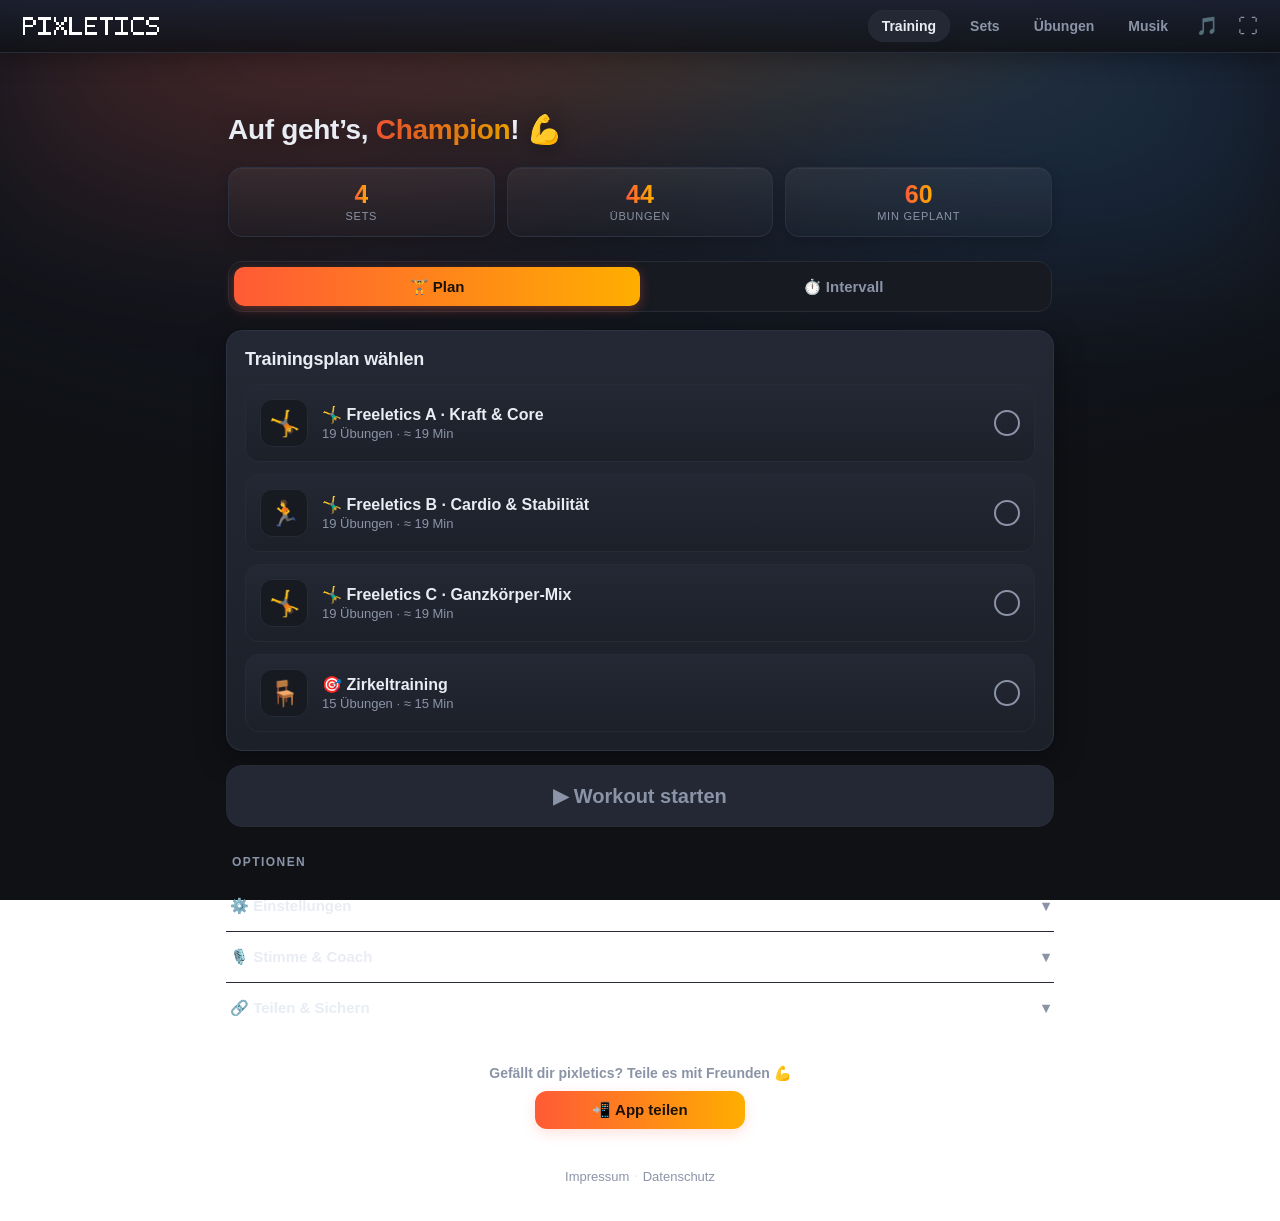
==== commit bc51c02e: "Holzpuppe: Climbers neu, 1s-Stand zwischen Übungen, Danach-Abstand - Mountain Climbers grundlegend n" ====
--- a/index.html
+++ b/index.html
@@ -296,7 +296,6 @@
         <div class="exercise-figure" id="exercise-figure" hidden><svg id="exercise-figure-svg" aria-hidden="true"></svg></div>
       </div>
       <div class="phase-icon" id="phase-icon"></div>
-      <div class="exercise-figure" id="exercise-figure" hidden><svg id="exercise-figure-svg" aria-hidden="true"></svg></div>
       <div class="next-up" id="next-up"></div>
       <button class="btn btn-primary btn-big runner-start" id="btn-runner-start" hidden>▶︎ Start</button>
     </div>
--- a/assets/css/style.css
+++ b/assets/css/style.css
@@ -625,7 +625,7 @@
 .timer-ring.final { --ring: var(--accent); }
 .timer-ring.final .big-timer { color: var(--accent); text-shadow: 0 0 34px rgba(255, 90, 54, 0.7); }
 .timer-ring.final::before { filter: drop-shadow(0 0 18px var(--accent)); }
-.phase-icon { font-size: 44px; min-height: 48px; }
+.phase-icon { font-size: 44px; min-height: 48px; margin-top: 6px; }
 /* Übungs-Vorführung: schematische Holzpuppe – groß & zentriert im Timer-Ring */
 .exercise-figure { position: absolute; left: 7%; right: 7%; top: 7%; bottom: 7%; z-index: 1; }
 .exercise-figure[hidden] { display: none; }
@@ -647,7 +647,7 @@
 .ex-fig svg { width: 100%; height: 100%; display: block; }
 .runner-start { width: auto; min-width: 220px; margin: 18px 0 0; padding: 16px 40px; }
 .runner-start[hidden] { display: none; }
-.next-up { color: var(--muted); font-size: 15px; min-height: 20px; }
+.next-up { color: var(--muted); font-size: 15px; min-height: 20px; margin-top: 10px; }
 
 .runner-progress { height: 6px; background: rgba(255, 255, 255, 0.06); margin: 0 18px; border-radius: 3px; overflow: hidden; }
 #runner-progress-bar {
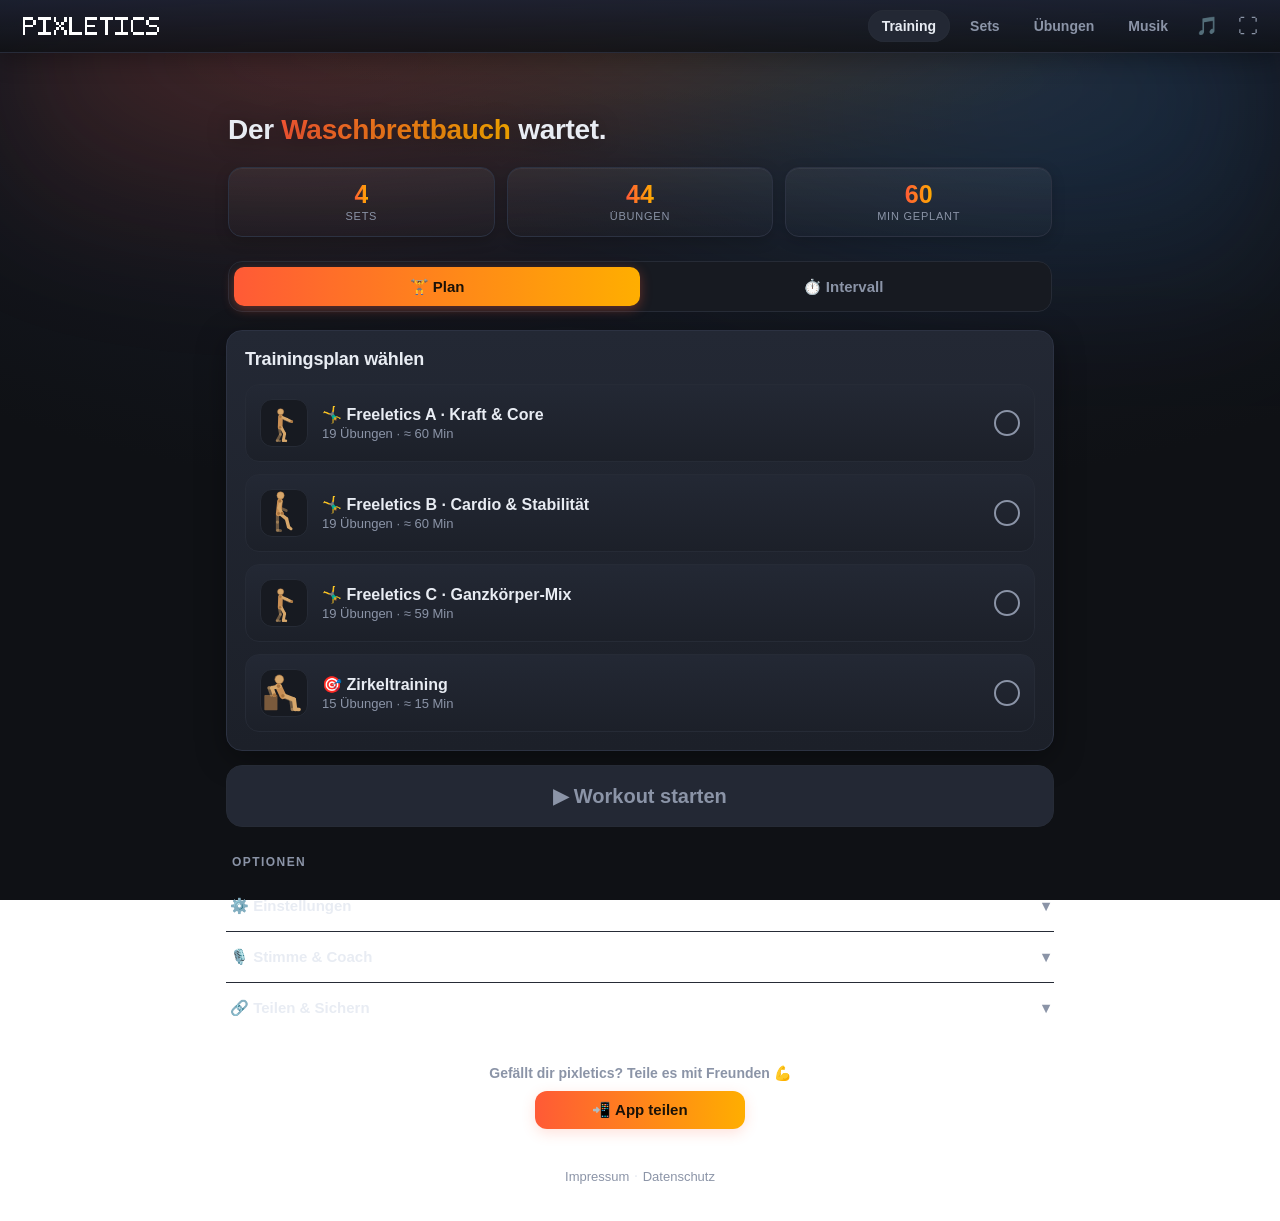
==== commit ee9d0e9c: "Signaltöne: eigener Lautstärkeregler + verstummen nach Suspend behoben Audit der Signalton-Ausgabe e" ====
--- a/index.html
+++ b/index.html
@@ -146,6 +146,11 @@
             <label class="switch"><input type="checkbox" id="cfg-beeps" /> <span>Signaltöne</span></label>
             <label class="switch"><input type="checkbox" id="cfg-duck" /> <span>Musik bei Ansage leiser</span></label>
           </div>
+          <label class="mm-vol">
+            <span class="slider-head">🔔 Signalton-Lautstärke <span class="slider-val" id="val-beepvol"></span></span>
+            <input type="range" id="cfg-beepvol" min="0" max="100" step="5" />
+          </label>
+          <button class="btn btn-small" id="btn-beep-test">▶︎ Signalton testen</button>
         </details>
       </div>
 
@@ -529,6 +534,10 @@
         <span class="slider-head">🔊 Coach-Lautstärke <span class="slider-val" id="rc-val-voicevol"></span></span>
         <input type="range" id="rc-voicevol" min="0" max="100" step="5" />
       </label>
+      <label class="mm-vol">
+        <span class="slider-head">🔔 Signalton-Lautstärke <span class="slider-val" id="rc-val-beepvol"></span></span>
+        <input type="range" id="rc-beepvol" min="0" max="100" step="5" />
+      </label>
     </div>
   </div>
 
--- a/assets/css/style.css
+++ b/assets/css/style.css
@@ -645,6 +645,16 @@
 /* Figur als Icon in der Übungs-Übersicht (statt Emoji) */
 .ex-fig { width: 38px; height: 38px; display: inline-grid; place-items: center; flex: none; }
 .ex-fig svg { width: 100%; height: 100%; display: block; }
+/* Im kompakten Set-Editor etwas kleiner */
+.ex-item .ex-fig { width: 32px; height: 32px; }
+/* Set-Vorschaubild im Picker füllt das Icon-Feld */
+.picker-item .pi-icon svg { width: 100%; height: 100%; display: block; }
+/* Vorschaubild oben in der Übungsanleitung */
+.howto-fig {
+  width: 132px; height: 132px; margin: 0 auto 12px; display: block;
+  background: var(--bg-2); border: 1px solid var(--border); border-radius: 14px;
+}
+.howto-fig svg { width: 100%; height: 100%; display: block; }
 .runner-start { width: auto; min-width: 220px; margin: 18px 0 0; padding: 16px 40px; }
 .runner-start[hidden] { display: none; }
 .next-up { color: var(--muted); font-size: 15px; min-height: 20px; margin-top: 10px; }
@@ -802,3 +812,22 @@
 .howto-steps li, .howto-tips li { color: var(--text); line-height: 1.5; margin: 5px 0; font-size: 14px; }
 .howto-steps li::marker { color: var(--accent); font-weight: 700; }
 .howto-tips li::marker { color: var(--accent); }
+
+/* ===== Vital-Profil (versteckte Schwester-App, ruhigeres Theme) ===== */
+[data-app="vital"] {
+  --accent: #2f9e8f;     /* ruhiges Teal statt aggressivem Orange */
+  --accent-2: #7cc486;   /* sanftes Grün */
+  --grad-top: #14241f;   /* leicht grünlicher Hintergrund-Verlauf */
+  --blue: #4bb3a6;       /* Pause-/Vorbereitungsphase */
+}
+.vital-disclaimer {
+  background: rgba(47, 158, 143, 0.12);
+  border: 1px solid rgba(47, 158, 143, 0.40);
+  color: var(--text);
+  border-radius: 12px;
+  padding: 10px 14px;
+  font-size: 13px;
+  line-height: 1.45;
+  margin: 0 0 14px;
+}
+.vital-disclaimer strong { color: var(--accent-2); }
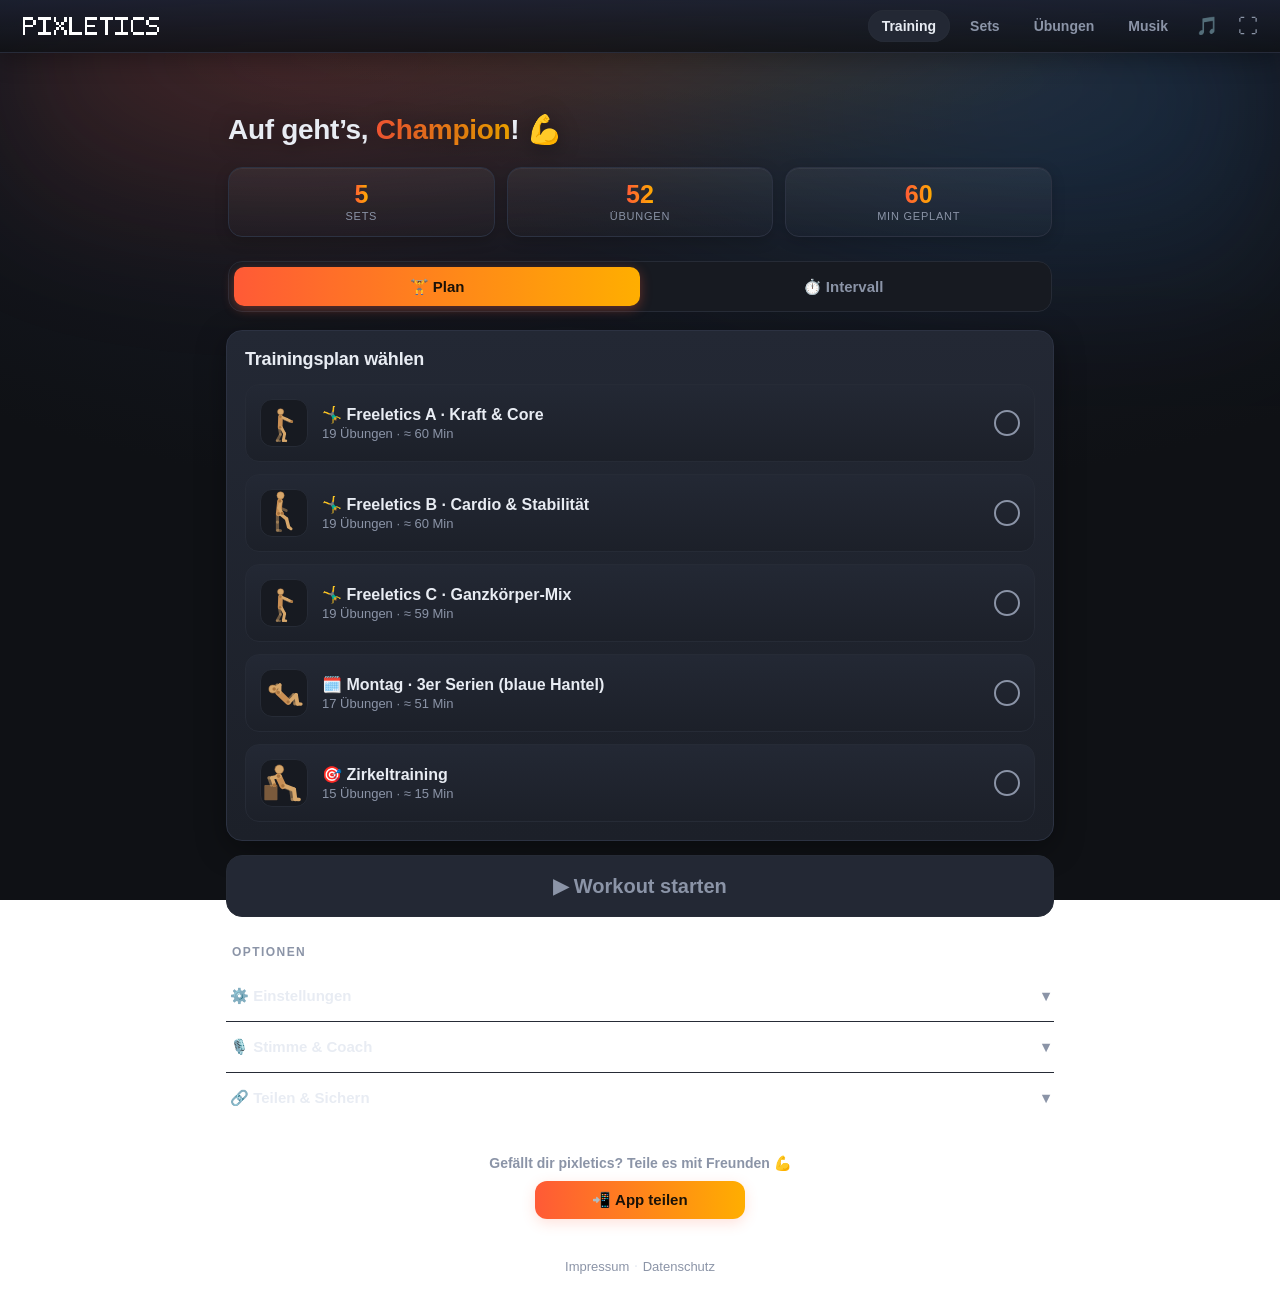
==== commit ba835237: "Intervall-Timer: Modi ausführlich erklärt (Abkürzungen + Anleitung) Die vier Intervall-Modi waren nu" ====
--- a/index.html
+++ b/index.html
@@ -127,6 +127,16 @@
             <label id="iv-rounds-wrap"><span id="iv-rounds-label">Runden</span><input type="number" id="iv-rounds" min="1" max="60" step="1" /></label>
           </div>
           <button class="btn btn-primary btn-big" id="btn-interval-start">▶︎ Intervall starten</button>
+          <details class="help">
+            <summary>Die Modi erklärt – so nutzt du sie</summary>
+            <ul>
+              <li><strong>Tabata</strong> – benannt nach dem japanischen Sportwissenschaftler <em>Izumi Tabata</em>. Hochintensives Protokoll: <strong>20 Sekunden Vollgas, 10 Sekunden Pause, 8 Runden</strong> – insgesamt nur 4 Minuten. Wähle vorher EINE Übung (z. B. Burpees oder Hampelmänner) und mache in jeder Belastungsphase so viele saubere Wiederholungen wie möglich. Kurz, aber sehr anstrengend – ideal als Abschluss („Finisher“).</li>
+              <li><strong>EMOM</strong> – kurz für <em>„Every Minute On the Minute“</em> (= jede Minute, zur vollen Minute). Stelle die Gesamtdauer in Minuten ein. Zu Beginn jeder Minute startest du eine feste Aufgabe, z. B. 10 Kniebeugen + 5 Liegestütze – die restliche Zeit der Minute ist deine Pause. Je schneller du fertig bist, desto länger die Pause: Dein Tempo bestimmt die Erholung.</li>
+              <li><strong>AMRAP</strong> – kurz für <em>„As Many Rounds As Possible“</em> (= so viele Runden wie möglich). Ein durchgehender Countdown über die eingestellten Minuten. Lege dir vorher einen kleinen Rundenablauf zurecht (z. B. 5 Liegestütze, 10 Sit-ups, 15 Kniebeugen) und wiederhole ihn ohne festen Takt, so oft du schaffst. Pausen machst du, wann du sie brauchst – zähle deine Runden und versuche, dich beim nächsten Mal zu steigern.</li>
+              <li><strong>Frei</strong> – dein eigenes Intervallschema: Belastung und Pause in Sekunden sowie die Rundenzahl frei einstellen, z. B. 40 s Belastung / 20 s Pause über 8 Runden. Praktisch, wenn dein Trainingsplan feste Zeiten vorgibt.</li>
+            </ul>
+            <p class="muted small">Tipp: Tabata und Frei takten dich komplett durch (Belastung/Pause im Wechsel). Bei EMOM und AMRAP läuft die Zeit durch – Aufgaben und Pausen teilst du dir selbst ein.</p>
+          </details>
         </div>
       </div>
 
--- a/assets/css/style.css
+++ b/assets/css/style.css
@@ -383,6 +383,7 @@
 .set-row .sr-desc { color: var(--text); font-size: 13px; margin-top: 4px; line-height: 1.45; opacity: 0.85;
   display: -webkit-box; -webkit-line-clamp: 3; -webkit-box-orient: vertical; overflow: hidden; }
 .set-row .sr-sub { color: var(--muted); font-size: 13px; margin-top: 4px; }
+.set-row .sr-actions { display: flex; gap: 4px; flex-shrink: 0; }
 
 /* Set-Beschreibung im Editor */
 .set-desc-input {
